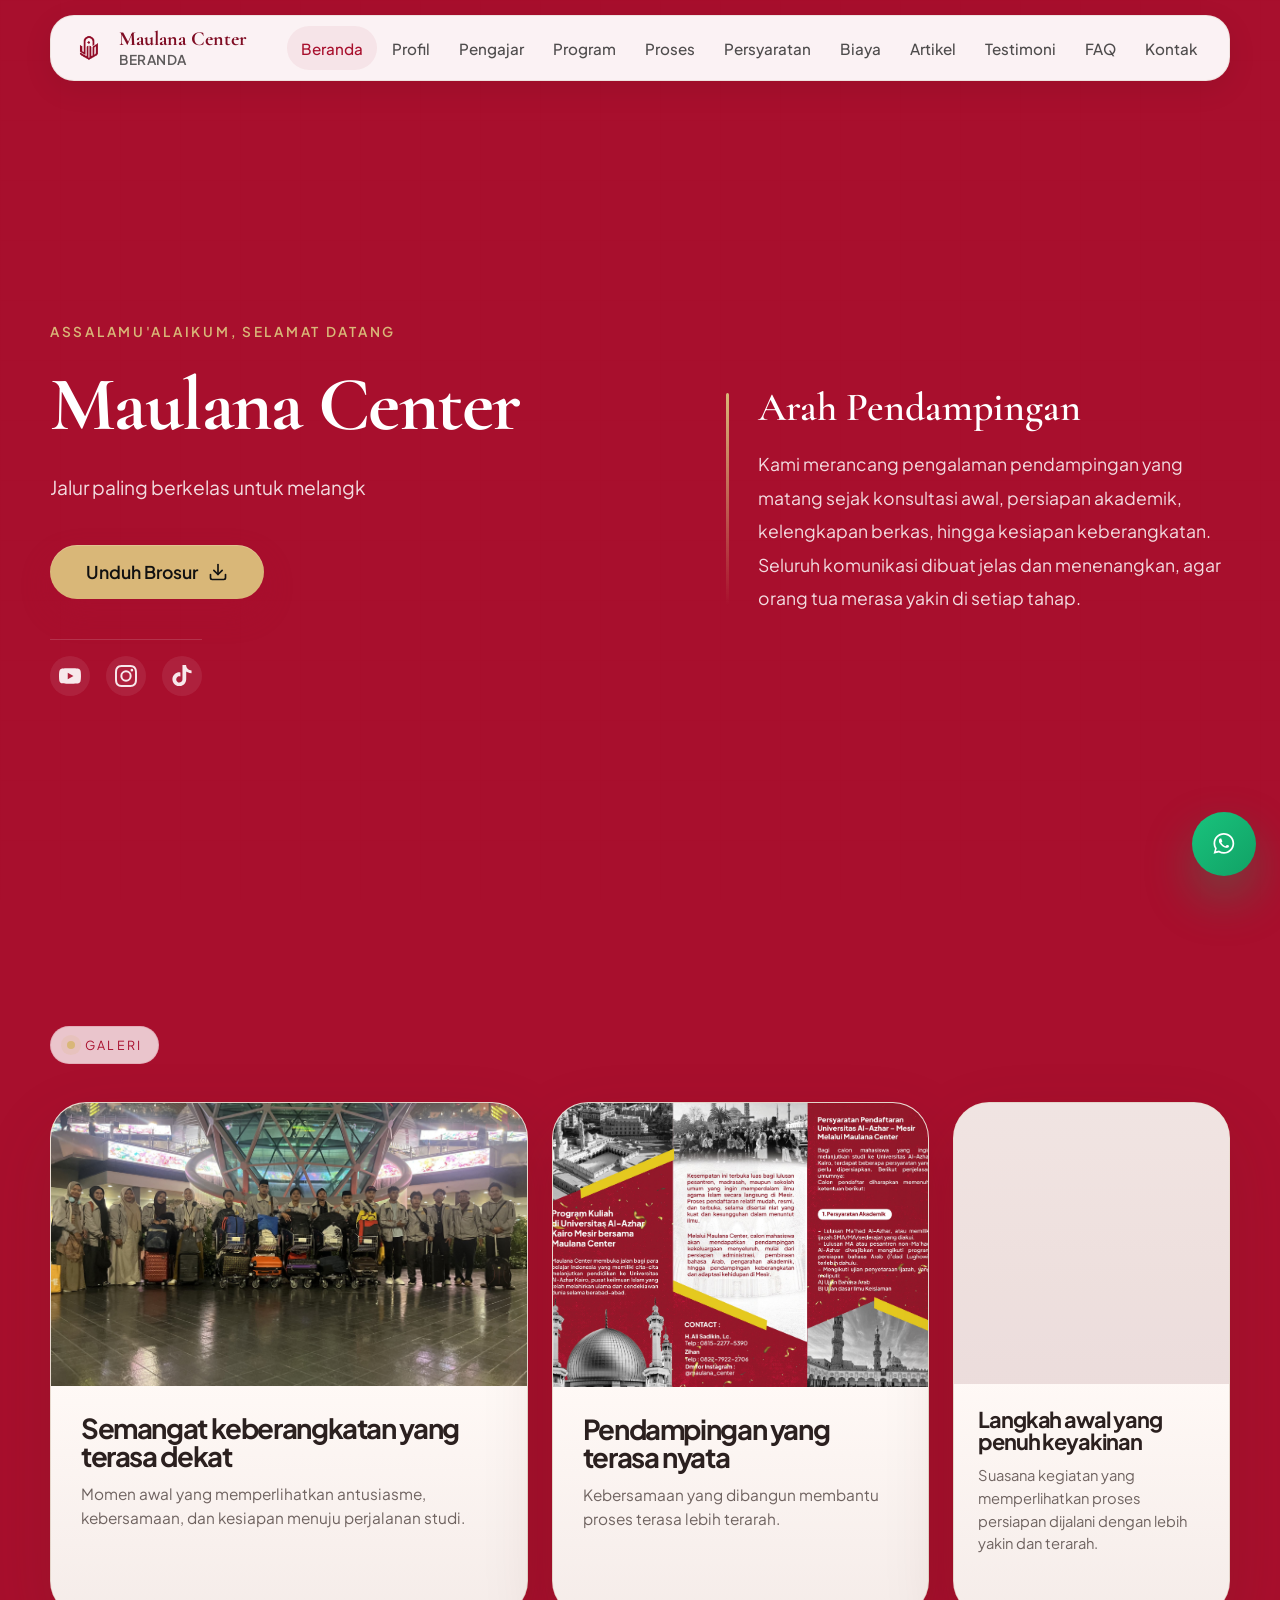
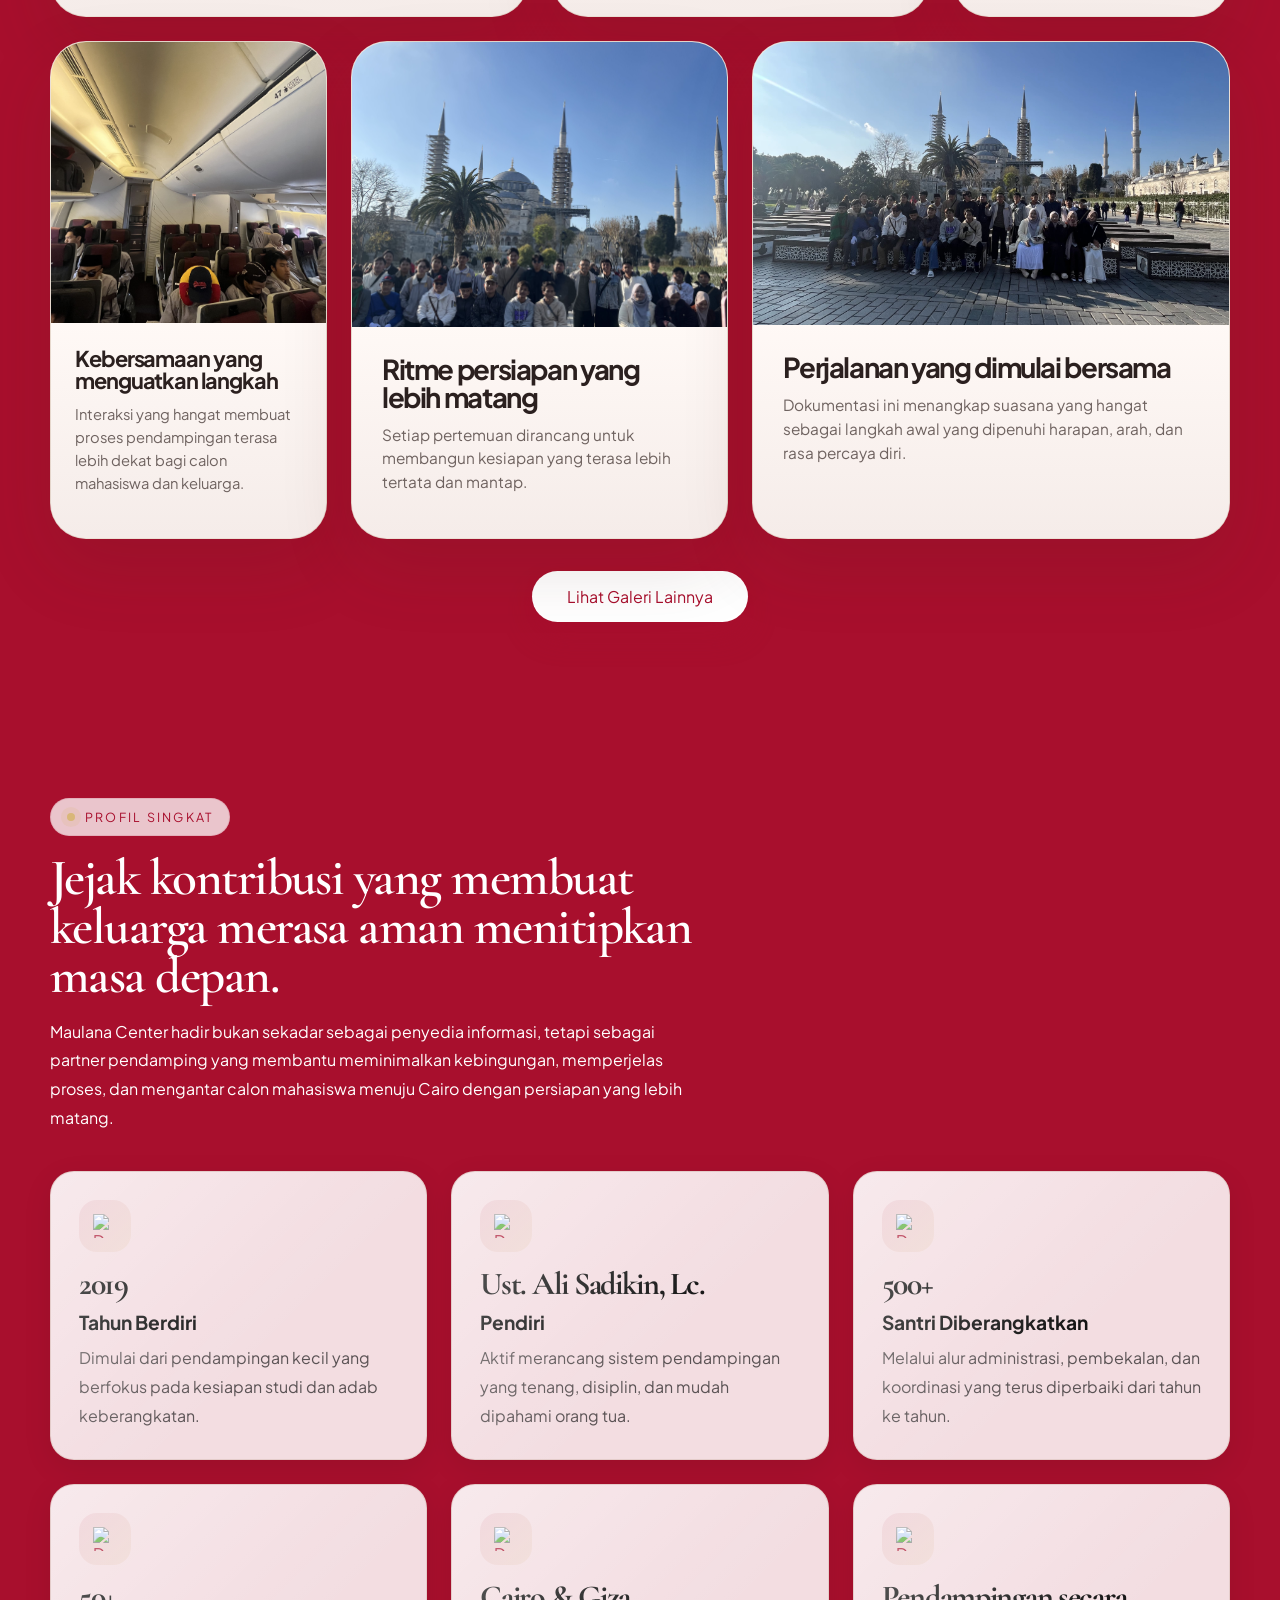
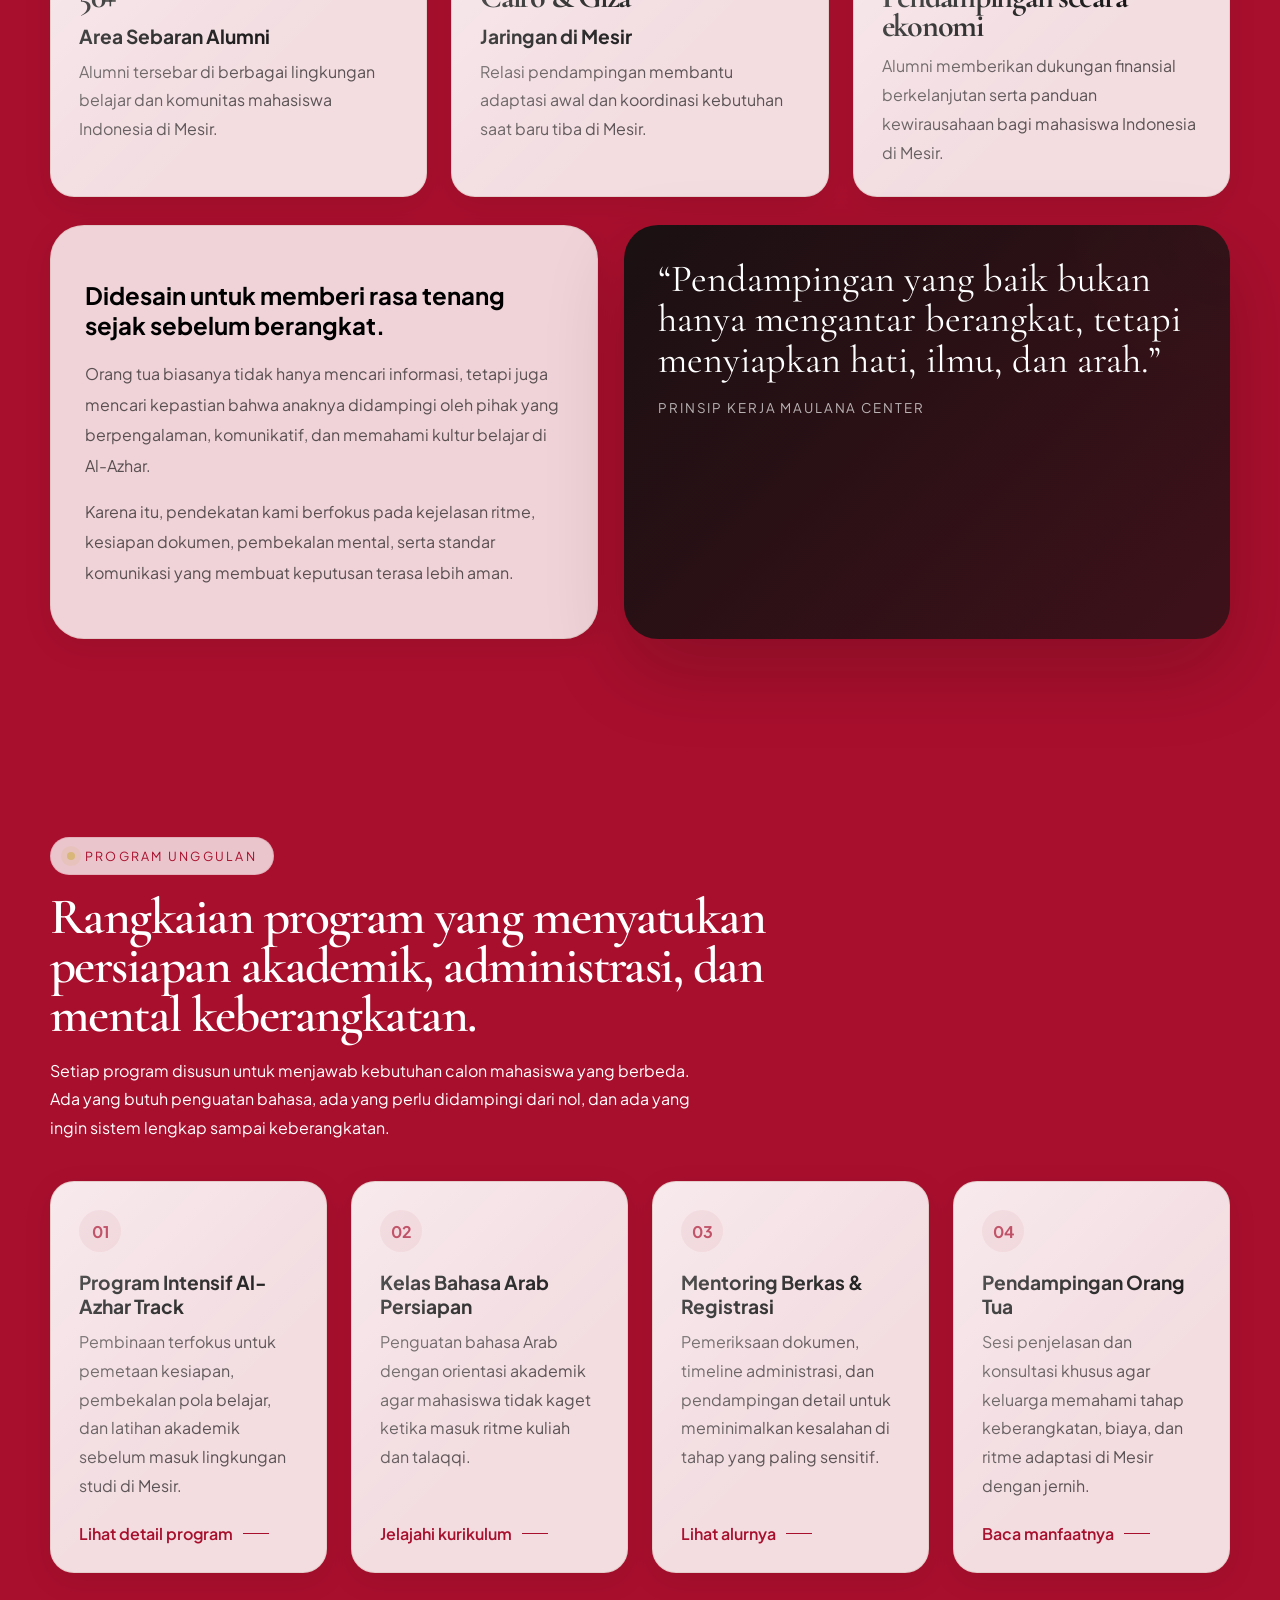
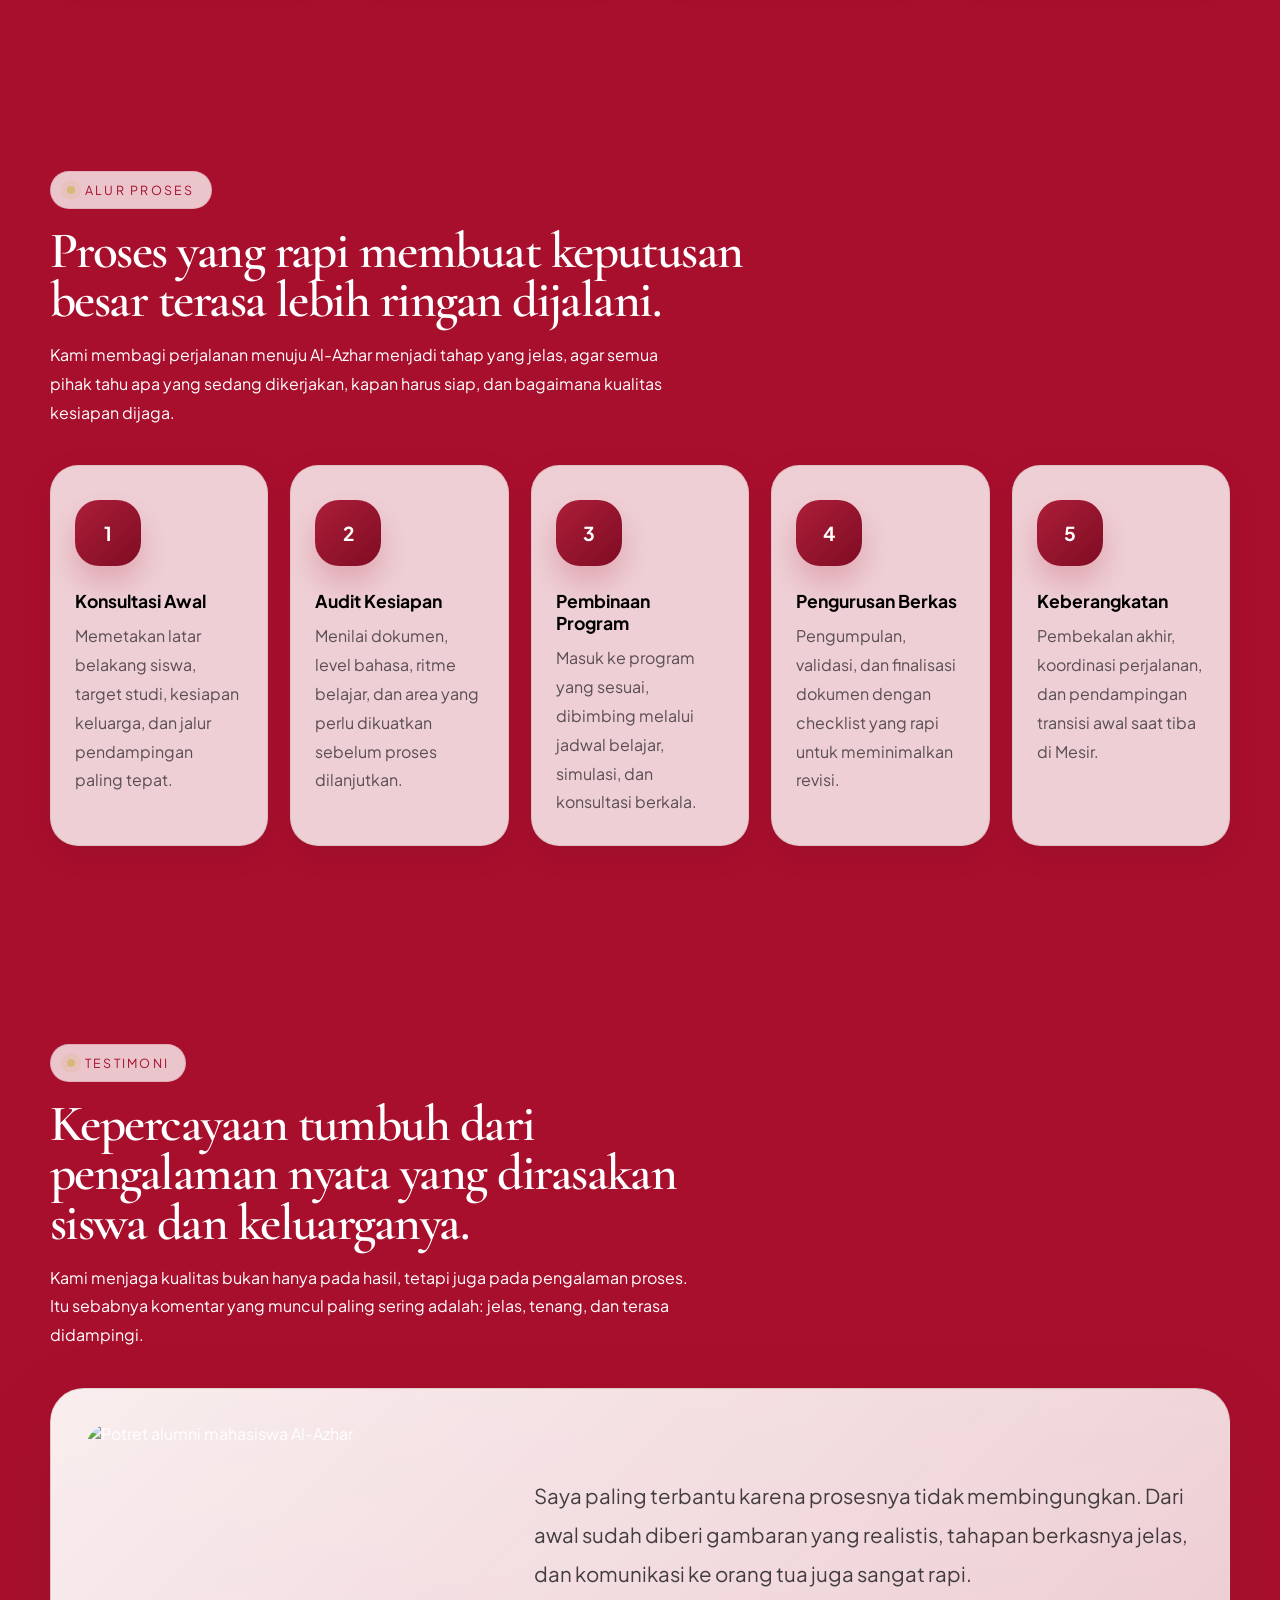
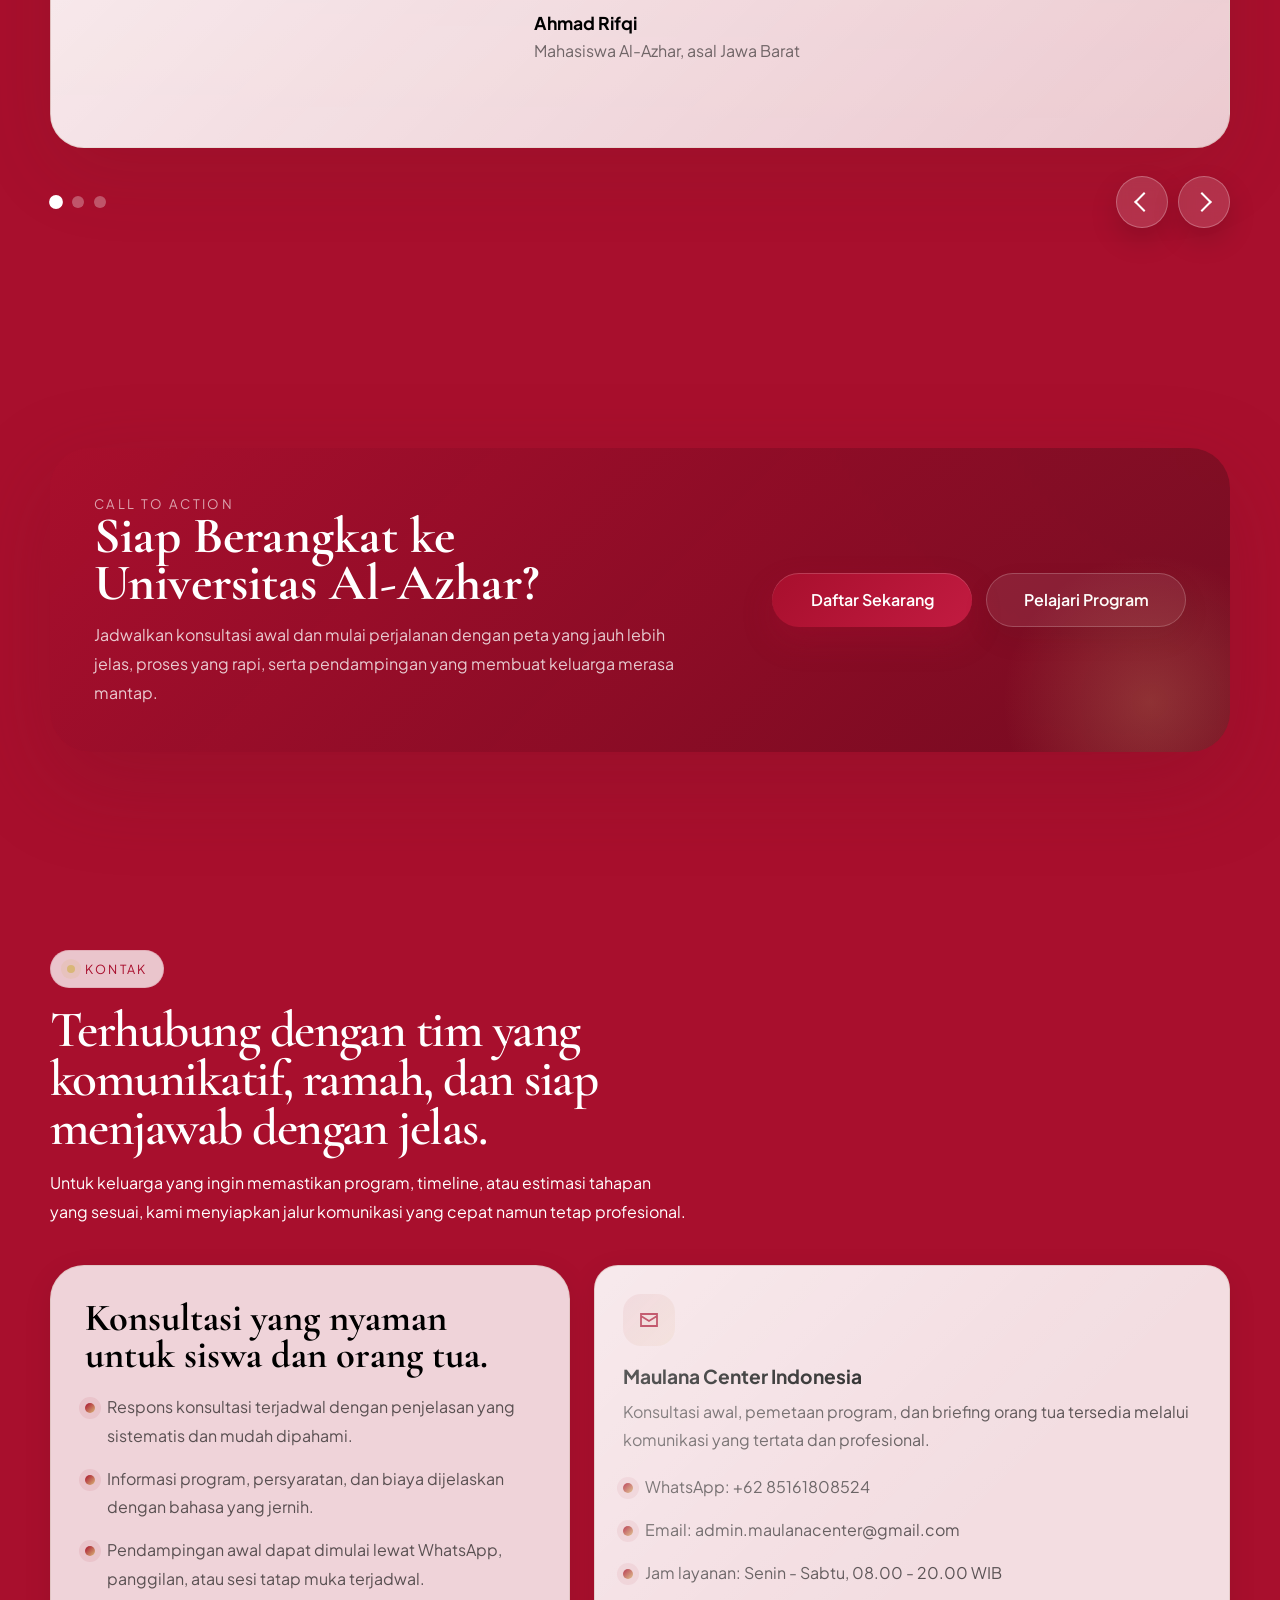
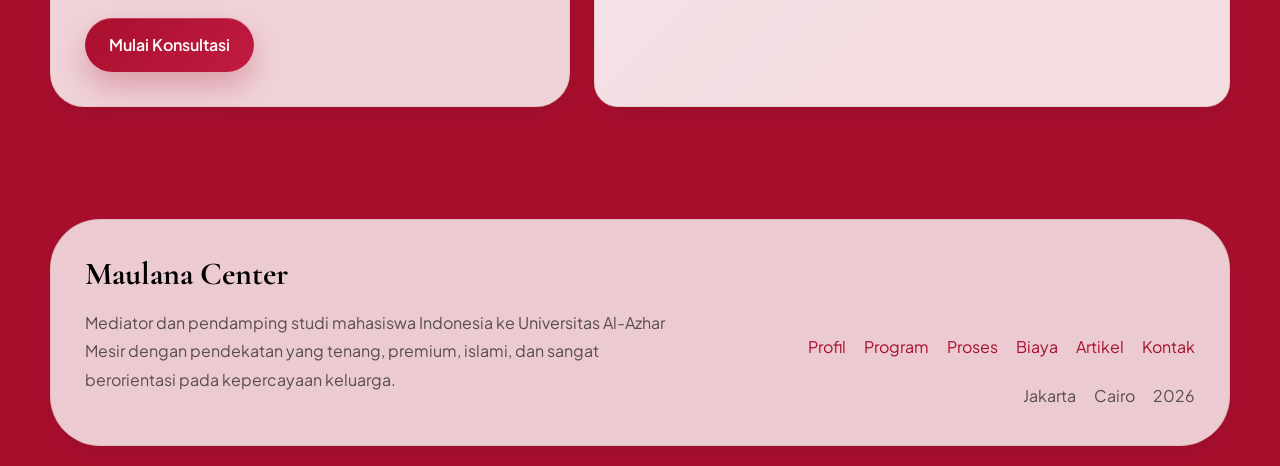
==== index.html @ e4d4458a "Add files via upload" ====
<!DOCTYPE html>
<html lang="id">

<head>
  <meta charset="UTF-8" />
  <meta name="viewport" content="width=device-width, initial-scale=1.0" />

  <title>Maulana Center | Mediator Studi Mahasiswa ke Universitas Al-Azhar Mesir</title>
  <meta name="description"
    content="Maulana Center mendampingi siswa Indonesia menuju Universitas Al-Azhar Mesir dengan proses yang rapi, premium, dan meyakinkan." />
  <link rel="canonical" href="https://maulanacenter.web.id/" />

  <link rel="icon" type="image/png" href="https://maulanacenter.web.id/favicon.png">
  <link rel="apple-touch-icon" href="https://maulanacenter.web.id/favicon.png">

  <meta property="og:type" content="website">
  <meta property="og:url" content="https://maulanacenter.web.id/">
  <meta property="og:title" content="Maulana Center | Mediator Studi Al-Azhar Mesir">
  <meta property="og:description"
    content="Pendampingan mahasiswa Indonesia menuju Universitas Al-Azhar Mesir secara premium.">
  <meta property="og:image" content="https://maulanacenter.web.id/aset/ogimage.png">
  <meta name="google" content="notranslate" />

  <link rel="preconnect" href="https://fonts.googleapis.com" />
  <link rel="preconnect" href="https://fonts.gstatic.com" crossorigin />
  <link
    href="https://fonts.googleapis.com/css2?family=Cormorant+Garamond:wght@500;600;700&family=Plus+Jakarta+Sans:wght@400;500;600;700;800&display=swap"
    rel="stylesheet" />
  <style>
    :root {
      --color-bg: #fbf8f1;
      --color-surface: rgba(255, 255, 255, 0.82);
      --color-surface-strong: #ffffff;
      --color-surface-muted: #f4ede2;
      --color-border: rgba(125, 90, 40, 0.14);
      --color-text: #ffffff;
      --color-text-soft: rgba(255, 255, 255, 0.8);
      --color-primary: #a80f2d;
      --color-primary-deep: #7f0c23;
      --color-secondary: #d9b778;
      --color-emerald: #0f6d62;
      --shadow-soft: 0 18px 60px rgba(54, 26, 17, 0.08);
      --shadow-card: 0 24px 80px rgba(81, 35, 27, 0.12);
      --radius-xl: 32px;
      --radius-lg: 24px;
      --radius-md: 18px;
      --radius-sm: 14px;
      --font-body: "Plus Jakarta Sans", sans-serif;
      --font-display: "Cormorant Garamond", serif;
      --container: min(1180px, calc(100% - 40px));
      --nav-height: 94px;
      --nav-offset: calc(var(--nav-height) + 38px);
      --nav-layer: 2147483000;
      --transition: 320ms cubic-bezier(0.22, 1, 0.36, 1);
    }

    * {
      box-sizing: border-box;
    }

    html {
      scroll-behavior: smooth;
      -webkit-text-size-adjust: 100%;
      scroll-padding-top: calc(var(--nav-height) + 40px);
      overflow-x: hidden;
    }

    body {
      margin: 0;
      font-family: var(--font-body);
      color: var(--color-text);
      background-color: #a80f2d;
      min-height: 100vh;
      overflow-x: hidden;
    }

    body::before {
      content: "";
      position: fixed;
      inset: 0;
      z-index: -2;
      background: radial-gradient(circle at 50% 10%, #90162a 0%, #4a0c16 100%);
    }

    body.is-loading {
      overflow: hidden;
    }

    body::before,
    body::after {
      content: none;
    }

    a {
      color: inherit;
      text-decoration: none;
    }

    img {
      display: block;
      width: 100%;
    }

    button,
    input,
    textarea,
    select {
      font: inherit;
    }

    button {
      border: 0;
      background: none;
      cursor: pointer;
    }

    :where(a, button, input, textarea, select, [role="button"]) {
      -webkit-tap-highlight-color: transparent;
    }

    :where(a, button, input, textarea, select, [role="button"]):focus {
      outline: none;
    }

    :where(a, button, input, textarea, select, [role="button"]):focus-visible {
      outline: 2px solid rgba(168, 15, 45, 0.55);
      outline-offset: 3px;
    }

    .loading-screen {
      position: fixed;
      inset: 0;
      display: grid;
      place-items: center;
      background:
        radial-gradient(circle at center, rgba(217, 183, 120, 0.14), transparent 34%),
        linear-gradient(135deg, rgba(12, 12, 12, 0.94), rgba(57, 18, 25, 0.97));
      z-index: 9999;
      transition: opacity 500ms ease, visibility 500ms ease;
    }

    .loading-screen.is-hidden {
      opacity: 0;
      visibility: hidden;
    }

    .loading-shell {
      display: grid;
      gap: 18px;
      justify-items: center;
      text-align: center;
      color: rgba(255, 255, 255, 0.86);
    }

    .loading-shell strong {
      display: block;
      margin-bottom: 8px;
      font-size: 1.15rem;
    }

    .loading-shell p {
      margin: 0;
      color: rgba(255, 255, 255, 0.68);
      line-height: 1.7;
    }

    .loading-emblem {
      width: 84px;
      height: 84px;
      border-radius: 28px;
      background: linear-gradient(135deg, rgba(255, 255, 255, 0.12), rgba(217, 183, 120, 0.24));
      border: 1px solid rgba(255, 255, 255, 0.18);
      position: relative;
      overflow: hidden;
      box-shadow: 0 20px 60px rgba(0, 0, 0, 0.22);
    }

    .loading-emblem::before,
    .loading-emblem::after {
      content: "";
      position: absolute;
      inset: 18px;
      border: 1px solid rgba(255, 255, 255, 0.5);
      border-bottom: 0;
      border-radius: 999px 999px 0 0;
    }

    .loading-emblem::after {
      inset: 28px 24px;
      animation: pulseGlow 1.8s ease-in-out infinite;
    }

    .loading-line {
      width: 160px;
      height: 3px;
      border-radius: 999px;
      background: rgba(255, 255, 255, 0.16);
      overflow: hidden;
    }

    .loading-line span {
      display: block;
      width: 45%;
      height: 100%;
      background: linear-gradient(90deg, rgba(217, 183, 120, 0), rgba(217, 183, 120, 1), rgba(255, 255, 255, 0));
      animation: loadingMove 1.2s linear infinite;
    }

    .page-wrap {
      position: relative;
      isolation: isolate;
    }

    .page-wrap>main {
      position: relative;
      z-index: 0;
      padding-top: var(--nav-offset);
    }

    .ambient-grid {
      position: fixed;
      inset: 0;
      pointer-events: none;
      z-index: -1;
      opacity: 0.22;
      background-image:
        linear-gradient(rgba(168, 15, 45, 0.05) 1px, transparent 1px),
        linear-gradient(90deg, rgba(168, 15, 45, 0.05) 1px, transparent 1px);
      background-size: 60px 60px;
    }

    .container {
      width: var(--container);
      margin: 0 auto;
    }

    .section {
      padding: 110px 0;
      position: relative;
    }

    .section--compact {
      padding: 88px 0;
    }

    .section-label {
      display: inline-flex;
      align-items: center;
      gap: 10px;
      padding: 10px 16px;
      border-radius: 999px;
      background: rgba(255, 255, 255, 0.76);
      border: 1px solid rgba(168, 15, 45, 0.12);
      font-size: 0.78rem;
      letter-spacing: 0.18em;
      text-transform: uppercase;
      color: var(--color-primary);
    }

    .section-label::before {
      content: "";
      width: 8px;
      height: 8px;
      border-radius: 50%;
      background: var(--color-secondary);
      box-shadow: 0 0 0 6px rgba(217, 183, 120, 0.18);
    }

    .section-head {
      max-width: 720px;
      margin-bottom: 38px;
    }

    .section-head h1,
    .section-head h2 {
      margin: 18px 0 16px;
      font-family: var(--font-display);
      font-weight: 600;
      font-size: clamp(2.6rem, 4vw, 4.4rem);
      line-height: 0.96;
      letter-spacing: -0.03em;
    }

    .section-head p {
      margin: 0;
      color: #ffffff;
      line-height: 1.8;
      max-width: 640px;
    }

    .eyebrow {
      text-transform: uppercase;
      font-size: 0.82rem;
      letter-spacing: 0.18em;
      color: rgba(255, 255, 255, 0.45);
    }

    .site-nav {
      position: fixed;
      top: 15px;
      left: 0;
      right: 0;
      z-index: var(--nav-layer);
      display: flex;
      justify-content: center;
      padding: 0 16px;
      pointer-events: none;
      isolation: isolate;
    }

    .nav-shell {
      pointer-events: auto;
      width: min(1240px, calc(100% - 28px));
      margin: 0 auto;
      min-height: var(--nav-height);
      display: flex;
      align-items: center;
      gap: 18px;
      padding: 18px 24px;
      border-radius: 28px;
      background: rgba(255, 255, 255, 0.9);
      border: 1px solid rgba(125, 90, 40, 0.12);
      box-shadow: 0 24px 60px rgba(59, 30, 17, 0.08);
      position: relative;
      z-index: 1;
      --color-text: #111111;
      --color-text-soft: rgba(17, 17, 17, 0.68);
      color: var(--color-text);
    }

    .brand {
      display: flex;
      align-items: center;
      gap: 12px;
      text-decoration: none;
      min-width: 0;
      flex: 1 1 auto;
    }

    .nav-img {
      height: 45px;
      width: auto;
      object-fit: contain;
    }

    .brand-copy {
      display: grid;
      gap: 2px;
      align-items: start;
      white-space: nowrap;
      min-width: 0;
    }

    .brand-mark {
      width: 54px;
      height: 54px;
      border-radius: 19px;
      background: linear-gradient(145deg, #f7efe0, #fff);
      border: 1px solid rgba(168, 15, 45, 0.12);
      position: relative;
      overflow: hidden;
      box-shadow: inset 0 1px 0 rgba(255, 255, 255, 0.8), 0 14px 28px rgba(83, 41, 23, 0.08);
    }

    .brand-mark span {
      position: absolute;
      inset: auto 10px 10px;
      height: 22px;
      border: 1.5px solid rgba(168, 15, 45, 0.82);
      border-bottom: 0;
      border-radius: 999px 999px 0 0;
    }

    .brand-mark span:last-child {
      inset: auto 16px 18px;
      height: 14px;
      border-color: rgba(15, 109, 98, 0.75);
    }

    .brand-copy strong {
      display: block;
      font-family: var(--font-display, "Cormorant Garamond", serif);
      font-size: 1.4rem;
      font-weight: 700;
      color: var(--color-primary-deep, #7f0c23);
      line-height: 1;
      overflow: hidden;
      text-overflow: ellipsis;
    }

    .brand-copy span {
      font-family: var(--font-body, "Plus Jakarta Sans", sans-serif);
      font-size: 0.85rem;
      color: var(--color-text-soft, rgba(17, 17, 17, 0.68));
      font-weight: 600;
      letter-spacing: 0.5px;
      display: flex;
      align-items: center;
    }

    .nav-current {
      display: block;
      font-size: 0.68rem;
      letter-spacing: 0.16em;
      text-transform: uppercase;
      color: rgba(127, 12, 35, 0.65);
    }

    .brand-copy span:not(.nav-current)::before {
      content: "";
      display: inline-block;
      width: 4px;
      height: 4px;
      border-radius: 50%;
      background-color: var(--color-secondary, #d9b778);
      margin: 0 10px;
    }

    .nav-menu {
      margin-left: auto;
      display: flex;
      align-items: center;
      gap: 24px;
      position: relative;
      z-index: 2;
    }

    .nav-links {
      list-style: none;
      display: flex;
      align-items: center;
      gap: 6px;
      padding: 0;
      margin: 0;
    }

    .nav-links>li>a,
    .nav-link-group>a {
      display: inline-flex;
      align-items: center;
      min-height: 44px;
      padding: 11px 14px;
      border-radius: 999px;
      font-size: 0.95rem;
      font-weight: 500;
      color: rgba(17, 17, 17, 0.74);
      transition: color var(--transition), background var(--transition), transform var(--transition);
    }

    .nav-links>li>a:hover,
    .nav-link-group>a:hover,
    .nav-links>li>a.is-active,
    .nav-link-group>a.is-active,
    .nav-links>li>a[aria-current="page"],
    .nav-link-group>a[aria-current="page"] {
      color: var(--color-primary);
      background: rgba(168, 15, 45, 0.06);
    }

    .nav-item {
      position: relative;
    }

    .nav-link-group {
      display: flex;
      align-items: center;
      gap: 2px;
    }

    .dropdown-toggle {
      width: 32px;
      height: 32px;
      border-radius: 50%;
      position: relative;
      color: rgba(17, 17, 17, 0.6);
    }

    .dropdown-toggle::before,
    .dropdown-toggle::after {
      content: "";
      position: absolute;
      top: 14px;
      width: 8px;
      height: 1.8px;
      background: currentColor;
      transition: transform var(--transition);
    }

    .dropdown-toggle::before {
      left: 10px;
      transform: rotate(45deg);
    }

    .dropdown-toggle::after {
      right: 10px;
      transform: rotate(-45deg);
    }

    .dropdown-panel {
      position: absolute;
      top: calc(100% + 12px);
      left: 0;
      min-width: 240px;
      display: grid;
      gap: 6px;
      padding: 14px;
      border-radius: 22px;
      background: rgba(255, 255, 255, 0.96);
      border: 1px solid rgba(125, 90, 40, 0.12);
      box-shadow: 0 30px 80px rgba(47, 19, 13, 0.1);
      opacity: 0;
      visibility: hidden;
      transform: translateY(10px);
      transition: opacity var(--transition), transform var(--transition), visibility var(--transition);
      pointer-events: none;
    }

    .dropdown-panel a {
      display: block;
      padding: 12px 14px;
      border-radius: 14px;
      color: rgba(17, 17, 17, 0.74);
      transition: background var(--transition), color var(--transition), transform var(--transition);
    }

    .dropdown-panel a:hover {
      background: rgba(168, 15, 45, 0.06);
      color: var(--color-primary);
      transform: translateX(4px);
    }

    .has-dropdown:hover .dropdown-panel,
    .has-dropdown:focus-within .dropdown-panel,
    .has-dropdown.is-open .dropdown-panel {
      opacity: 1;
      visibility: visible;
      transform: translateY(0);
      pointer-events: auto;
    }

    .has-dropdown.is-open .dropdown-toggle::before {
      transform: rotate(-45deg);
    }

    .has-dropdown.is-open .dropdown-toggle::after {
      transform: rotate(45deg);
    }

    .nav-cta,
    .button,
    .button-outline {
      display: inline-flex;
      align-items: center;
      justify-content: center;
      gap: 10px;
      border-radius: 999px;
      min-height: 54px;
      padding: 0 24px;
      font-weight: 600;
      transition: transform var(--transition), box-shadow var(--transition), background var(--transition), color var(--transition);
    }

    .nav-cta {
      color: #ffffff;
      background: linear-gradient(135deg, var(--color-primary), #c21b41);
      box-shadow: 0 14px 30px rgba(168, 15, 45, 0.28), inset 0 1px 0 rgba(255, 255, 255, 0.2);
    }

    .nav-cta:hover,
    .button:hover,
    .button-outline:hover {
      transform: translateY(-3px);
    }

    .button[disabled],
    button[disabled] {
      opacity: 0.72;
      cursor: default;
      pointer-events: none;
      transform: none;
    }

    .button {
      background: linear-gradient(135deg, var(--color-primary), #c21b41);
      color: #ffffff;
      box-shadow: 0 14px 30px rgba(168, 15, 45, 0.28), inset 0 1px 0 rgba(255, 255, 255, 0.18);
    }

    .button1 {
      background: linear-gradient(135deg, #ffffff, #ffffff);
      color: #a80f2d;
      box-shadow: 0 14px 30px rgba(168, 15, 45, 0.28), inset 0 1px 0 rgba(255, 255, 255, 0.18);
      display: inline-block;
      padding: 15px 35px;
      border-radius: 50px;
      text-decoration: none;
      white-space: nowrap;
      font-family: var(--font-body);
      transition: transform 0.2s;
      justify-content: center;
    }

    .button2 {
      background: linear-gradient(135deg, #ffffff, #ffffff);
      color: #a80f2d;
      box-shadow: 0 14px 30px rgba(168, 15, 45, 0.28), inset 0 1px 0 rgba(255, 255, 255, 0.18);
      display: inline-block;
      padding: 15px 35px;
      border-radius: 50px;
      text-decoration: none;
      white-space: nowrap;
      font-family: var(--font-body);
      transition: transform 0.2s;
      justify-content: center;
    }

    .container-center {
      display: flex;
      justify-content: center;
      margin-top: 32px;
    }

    .button-outline {
      color: var(--color-text);
      background: rgba(255, 255, 255, 0.82);
      border: 1px solid rgba(17, 17, 17, 0.08);
      box-shadow: 0 12px 28px rgba(36, 27, 20, 0.08);
    }

    .button-inline {
      display: inline-flex;
      align-items: center;
      gap: 10px;
      color: var(--color-primary);
      font-weight: 600;
    }

    .button-inline::after {
      content: "";
      width: 26px;
      height: 1px;
      background: currentColor;
      transition: width var(--transition);
    }

    .button-inline:hover::after {
      width: 40px;
    }

    .nav-toggle {
      display: none;
      width: 52px;
      height: 52px;
      border-radius: 18px;
      background: rgba(17, 17, 17, 0.04);
      align-items: center;
      justify-content: center;
      gap: 5px;
      flex-direction: column;
    }

    .nav-toggle span {
      width: 20px;
      height: 2px;
      border-radius: 999px;
      background: var(--color-text);
      transition: transform var(--transition), opacity var(--transition);
    }

    .nav-toggle.is-open span:nth-child(1) {
      transform: translateY(7px) rotate(45deg);
    }

    .nav-toggle.is-open span:nth-child(2) {
      opacity: 0;
    }

    .nav-toggle.is-open span:nth-child(3) {
      transform: translateY(-7px) rotate(-45deg);
    }

    .hero {
      padding: 38px 0 72px;
    }

    .hero-panel {
      width: var(--container);
      margin: 0 auto;
      min-height: calc(100vh - 160px);
      position: relative;
      overflow: clip;
      border-radius: 44px;
      padding: 56px;
      background: linear-gradient(135deg, rgba(168, 15, 45, 0.45) 0%, rgba(93, 10, 24, 0.6) 100%);
      box-shadow: 0 40px 100px rgba(0, 0, 0, 0.25), inset 0 2px 4px rgba(255, 255, 255, 0.1);
      backdrop-filter: blur(28px);
      -webkit-backdrop-filter: blur(28px);
      border: 1px solid rgba(255, 255, 255, 0.08);
    }

    .hero-home {
      position: relative;
      z-index: 1;
      width: min(1040px, 100%);
      margin: 0 auto;
      display: grid;
      gap: 34px;
      align-content: center;
      min-height: calc(100vh - 320px);
    }

    .hero-home-top {
      display: flex;
      justify-content: flex-start;
    }

    .hero-center-logo {
      width: 76px;
      height: 76px;
      border-radius: 26px;
      background: rgba(255, 255, 255, 0.85);
      border: 1px solid rgba(255, 255, 255, 0.3);
      display: grid;
      place-items: center;
      justify-self: center;
      box-shadow: 0 16px 40px rgba(0, 0, 0, 0.2), 0 0 0 24px rgba(255, 255, 255, 0.04);
      backdrop-filter: blur(12px);
      -webkit-backdrop-filter: blur(12px);
      margin-bottom: 30px;
    }

    .hero-center-logo img {
      width: 48px;
      height: 48px;
      object-fit: contain;
    }

    .hero-shape-left {
      position: relative;
      width: min(560px, 100%);
      height: 220px;
      border-radius: 180px 44px 44px 180px;
      background:
        linear-gradient(180deg, rgba(255, 255, 255, 0.16), rgba(255, 255, 255, 0.06)),
        radial-gradient(circle at 26% 30%, rgba(217, 183, 120, 0.22), transparent 52%);
      border: 1px solid rgba(255, 255, 255, 0.14);
      box-shadow: 0 34px 90px rgba(0, 0, 0, 0.24);
      overflow: hidden;
    }

    .hero-shape-left::before {
      content: "";
      position: absolute;
      inset: 16px;
      border-radius: 170px 34px 34px 170px;
      border: 1px solid rgba(255, 255, 255, 0.12);
      opacity: 0.85;
    }

    .hero-photo {
      position: absolute;
      left: 26px;
      top: 50%;
      transform: translateY(-50%);
      width: 142px;
      height: 142px;
      padding: 10px;
      border-radius: 50%;
      background: linear-gradient(135deg, rgba(217, 183, 120, 0.95), rgba(168, 15, 45, 0.92));
      box-shadow: 0 28px 78px rgba(0, 0, 0, 0.22);
    }

    .hero-photo::before,
    .hero-photo::after {
      content: none;
    }

    .hero-photo img {
      width: 100%;
      height: 100%;
      border-radius: 50%;
      object-fit: cover;
      background: #0b1220;
      border: 6px solid rgba(255, 255, 255, 0.08);
    }

    .hero-bubble {
      position: absolute;
      left: 190px;
      right: 18px;
      max-width: 320px;
      padding: 14px 16px;
      border-radius: 18px;
      background: rgba(248, 250, 255, 0.94);
      border: 1px solid rgba(17, 17, 17, 0.06);
      box-shadow: 0 18px 54px rgba(0, 0, 0, 0.22);
      display: grid;
      gap: 4px;
      color: rgba(11, 18, 32, 0.94);
    }

    .hero-bubble strong {
      font-size: 0.88rem;
    }

    .hero-bubble span {
      font-size: 0.82rem;
      color: rgba(11, 18, 32, 0.7);
    }

    .hero-bubble--left {
      top: 24px;
    }

    .hero-bubble--right {
      bottom: 24px;
    }

    .hero-home-cards {
      display: grid;
      grid-template-columns: 1fr 1fr;
      gap: 24px;
      align-items: stretch;
    }

    .hero-home-card {
      position: relative;
      overflow: hidden;
      padding: 48px;
      border-radius: 36px;
      background: rgba(42, 22, 25, 0.65);
      border: 1px solid rgba(255, 255, 255, 0.06);
      box-shadow: 0 24px 60px rgba(0, 0, 0, 0.25);
      color: rgba(255, 255, 255, 0.95);
      backdrop-filter: blur(16px);
      -webkit-backdrop-filter: blur(16px);
    }

    .hero-home-card::before {
      content: "";
      position: absolute;
      inset: 0;
      background: radial-gradient(135deg, rgba(255, 255, 255, 0.04) 0%, transparent 100%);
      pointer-events: none;
    }

    .hero-home-card>* {
      position: relative;
      z-index: 1;
    }

    .hero-home-card--story::after {
      content: none;
    }

    .hero-kicker {
      display: inline-flex;
      margin-bottom: 14px;
      text-transform: uppercase;
      letter-spacing: 0.24em;
      font-size: 0.78rem;
      color: rgba(255, 255, 255, 0.64);
    }

    .hero-home-card--intro h1 {
      margin: 0 0 14px;
      font-family: var(--font-display);
      font-weight: 600;
      font-size: clamp(2.7rem, 4.2vw, 4.1rem);
      line-height: 0.94;
      letter-spacing: -0.04em;
    }

    .hero-subtitle {
      margin: 0;
      max-width: 46ch;
      color: rgba(255, 255, 255, 0.76);
      line-height: 1.75;
    }

    .hero-home-card--story h2 {
      margin: 0 0 14px;
      font-family: var(--font-display);
      font-weight: 600;
      font-size: 2.1rem;
      line-height: 0.98;
      letter-spacing: -0.02em;
    }

    .hero-home-card--story p {
      margin: 0;
      color: rgba(255, 255, 255, 0.74);
      line-height: 1.9;
    }

    .hero-actions {
      display: flex;
      flex-wrap: wrap;
      gap: 12px;
      margin-top: 32px;
    }

    .hero-home-card .button {
      padding: 0 28px;
      min-height: 50px;
      font-size: 0.98rem;
      border-radius: 999px;
      box-shadow: 0 12px 24px rgba(168, 15, 45, 0.25);
    }

    .hero-home-card .button-outline {
      color: rgba(255, 255, 255, 0.95);
      background: rgba(255, 255, 255, 0.08);
      border: 1px solid rgba(255, 255, 255, 0.12);
      box-shadow: none;
      padding: 0 28px;
      min-height: 50px;
      font-size: 0.98rem;
      border-radius: 999px;
      backdrop-filter: blur(8px);
      -webkit-backdrop-filter: blur(8px);
    }

    .hero-home-card .button-outline:hover {
      background: rgba(255, 255, 255, 0.14);
    }

    .metric-grid,
    .program-grid,
    .article-grid,
    .teacher-grid,
    .faq-grid,
    .contact-grid,
    .gallery-grid,
    .story-grid,
    .pricing-grid,
    .requirements-grid {
      display: grid;
      gap: 24px;
    }

    .metric-grid {
      grid-template-columns: repeat(3, minmax(0, 1fr));
    }

    .teacher-grid {
      grid-template-columns: repeat(4, minmax(0, 1fr));
    }

    .card,
    .metric-card,
    .program-card,
    .article-card,
    .faq-card,
    .contact-card,
    .pricing-card,
    .requirement-card,
    .timeline-card,
    .value-card,
    .testimonial-sheet,
    .gallery-item,
    .highlight-panel {
      position: relative;
      padding: 28px;
      border-radius: var(--radius-lg);
      background: rgba(255, 255, 255, 0.86);
      border: 1px solid rgba(125, 90, 40, 0.12);
      box-shadow: var(--shadow-soft);
      --color-text: #111111;
      --color-text-soft: rgba(17, 17, 17, 0.68);
      color: var(--color-text);
      overflow: hidden;
    }

    .metric-card::before,
    .program-card::before,
    .article-card::before,
    .faq-card::before,
    .contact-card::before,
    .pricing-card::before,
    .requirement-card::before,
    .timeline-card::before,
    .value-card::before,
    .testimonial-sheet::before,
    .gallery-item::before,
    .highlight-panel::before {
      content: "";
      position: absolute;
      inset: 0;
      background: linear-gradient(135deg, rgba(255, 255, 255, 0.38), transparent 60%);
      pointer-events: none;
    }

    .metric-card:hover,
    .program-card:hover,
    .article-card:hover,
    .faq-card:hover,
    .contact-card:hover,
    .pricing-card:hover,
    .requirement-card:hover,
    .timeline-card:hover,
    .value-card:hover,
    .gallery-item:hover,
    .highlight-panel:hover {
      transform: translateY(-8px);
      box-shadow: 0 34px 90px rgba(69, 30, 17, 0.14);
    }

    .metric-card,
    .program-card,
    .article-card,
    .faq-card,
    .contact-card,
    .pricing-card,
    .requirement-card,
    .timeline-card,
    .value-card,
    .gallery-item,
    .highlight-panel {
      transition: transform var(--transition), box-shadow var(--transition), border-color var(--transition);
    }

    .icon-badge {
      width: 52px;
      height: 52px;
      display: grid;
      place-items: center;
      border-radius: 18px;
      background: linear-gradient(135deg, rgba(168, 15, 45, 0.1), rgba(217, 183, 120, 0.16));
      color: var(--color-primary);
      margin-bottom: 18px;
    }

    .icon-badge svg {
      width: 24px;
      height: 24px;
      stroke: currentColor;
    }

    .metric-card h3,
    .program-card h3,
    .article-card h3,
    .faq-card h3,
    .contact-card h3,
    .pricing-card h3,
    .requirement-card h3,
    .timeline-card h3,
    .value-card h3,
    .testimonial-sheet h3,
    .gallery-caption h3,
    .highlight-panel h3 {
      margin: 0 0 10px;
      font-size: 1.2rem;
    }

    .metric-card strong,
    .pricing-price {
      display: block;
      font-family: var(--font-display);
      font-size: clamp(2rem, 2vw, 2.8rem);
      letter-spacing: -0.04em;
      line-height: 0.9;
      margin-bottom: 12px;
    }

    .card p,
    .metric-card p,
    .program-card p,
    .article-card p,
    .faq-card p,
    .contact-card p,
    .pricing-card p,
    .requirement-card p,
    .timeline-card p,
    .value-card p,
    .testimonial-sheet p,
    .highlight-panel p,
    .gallery-caption p {
      margin: 0;
      color: var(--color-text-soft);
      line-height: 1.8;
    }

    .split-layout {
      display: grid;
      grid-template-columns: 0.95fr 1.05fr;
      gap: 26px;
    }

    .program-grid {
      grid-template-columns: repeat(4, minmax(0, 1fr));
    }

    .program-card {
      display: flex;
      flex-direction: column;
      min-height: 320px;
      cursor: default;
    }

    .program-card .card-index,
    .article-card .card-index,
    .timeline-card .card-index {
      display: inline-flex;
      width: 42px;
      height: 42px;
      align-items: center;
      justify-content: center;
      border-radius: 50%;
      background: rgba(168, 15, 45, 0.08);
      color: var(--color-primary);
      font-weight: 700;
      margin-bottom: 18px;
    }

    .program-card .button-inline,
    .article-card .button-inline {
      margin-top: auto;
      padding-top: 22px;
    }

    .process-track {
      display: grid;
      grid-template-columns: repeat(5, minmax(0, 1fr));
      gap: 22px;
      position: relative;
    }

    .process-track::before {
      content: none;
    }

    .step-card {
      position: relative;
      padding: 34px 24px 28px;
      border-radius: 28px;
      background: rgba(255, 255, 255, 0.8);
      border: 1px solid rgba(125, 90, 40, 0.12);
      box-shadow: var(--shadow-soft);
    }

    .step-number {
      width: 66px;
      height: 66px;
      display: grid;
      place-items: center;
      margin-bottom: 24px;
      border-radius: 24px;
      background: linear-gradient(135deg, rgba(168, 15, 45, 0.92), rgba(126, 12, 35, 1));
      color: #ffffff;
      font-size: 1.2rem;
      font-weight: 700;
      box-shadow: 0 16px 28px rgba(168, 15, 45, 0.2);
    }

    .step-card h3,
    .step-card p {
      color: #000000;
    }

    .step-card h3 {
      margin: 0 0 10px;
      font-size: 1.1rem;
    }

    .step-card p {
      margin: 0;
      line-height: 1.8;
      color: var(--color-text-soft);
    }

    .testimonial-slider {
      position: relative;
    }

    .testimonial-stage {
      position: relative;
      min-height: 360px;
    }

    .testimonial-slide {
      position: absolute;
      inset: 0;
      display: grid;
      grid-template-columns: 0.78fr 1.22fr;
      gap: 26px;
      padding: 34px;
      border-radius: 34px;
      background:
        linear-gradient(135deg, rgba(255, 255, 255, 0.92), rgba(255, 255, 255, 0.78)),
        linear-gradient(180deg, rgba(217, 183, 120, 0.12), transparent);
      border: 1px solid rgba(125, 90, 40, 0.12);
      box-shadow: var(--shadow-card);
      opacity: 0;
      visibility: hidden;
      transform: translateX(30px);
      transition: opacity 480ms ease, transform 480ms ease, visibility 480ms ease;
    }

    .testimonial-slide.is-active {
      opacity: 1;
      visibility: visible;
      transform: translateX(0);
    }

    .testimonial-photo {
      border-radius: 28px;
      overflow: hidden;
      height: 292px;
    }

    .testimonial-photo img {
      height: 100%;
      object-fit: cover;
    }

    .testimonial-body {
      display: grid;
      align-content: center;
      gap: 18px;
    }

    .quote-mark {
      font-family: var(--font-display);
      font-size: 5rem;
      line-height: 0.7;
      color: rgba(168, 15, 45, 0.22);
    }

    .testimonial-body p {
      margin: 0;
      font-size: clamp(1.04rem, 1.9vw, 1.28rem);
      line-height: 1.9;
      color: rgba(17, 17, 17, 0.78);
    }

    .testimonial-person strong {
      color: #000000;
      display: block;
      margin-bottom: 6px;
      font-size: 1.1rem;
    }

    .testimonial-person span {
      color: rgba(17, 17, 17, 0.58);
    }

    .slider-controls {
      display: flex;
      justify-content: space-between;
      align-items: center;
      gap: 20px;
      margin-top: 28px;
    }

    .slider-dots {
      display: flex;
      gap: 10px;
    }

    .slider-dot {
      width: 12px;
      height: 12px;
      border-radius: 50%;
      background: rgba(255, 255, 255, 0.3);
      transition: transform var(--transition), background var(--transition);
    }

    .slider-dot.is-active {
      background: #ffffff;
      transform: scale(1.15);
    }

    .slider-arrows {
      display: flex;
      gap: 10px;
    }

    .slider-arrow {
      width: 52px;
      height: 52px;
      border-radius: 50%;
      display: grid;
      place-items: center;
      background: rgba(255, 255, 255, 0.15);
      border: 1px solid rgba(255, 255, 255, 0.25);
      box-shadow: 0 12px 28px rgba(0, 0, 0, 0.15);
      backdrop-filter: blur(8px);
      -webkit-backdrop-filter: blur(8px);
      transition: transform var(--transition), background var(--transition);
    }

    .slider-arrow:hover {
      transform: translateY(-3px);
      background: rgba(255, 255, 255, 0.25);
    }

    .slider-arrow::before {
      content: "";
      width: 12px;
      height: 12px;
      border-top: 2px solid #ffffff;
      border-right: 2px solid #ffffff;
    }

    .slider-arrow[data-direction="prev"]::before {
      transform: rotate(-135deg);
      margin-left: 4px;
    }

    .slider-arrow[data-direction="next"]::before {
      transform: rotate(45deg);
      margin-right: 4px;
    }

    .gallery-grid {
      grid-template-columns: repeat(12, 1fr);
      align-items: stretch;
    }

    .gallery-item {
      display: grid;
      grid-template-rows: auto 1fr;
      padding: 0;
      border-radius: 36px;
      height: 100%;
      align-self: stretch;
      background: linear-gradient(180deg, rgba(255, 250, 247, 0.98), rgba(245, 236, 233, 0.98));
      border: 1px solid rgba(125, 90, 40, 0.14);
      box-shadow: 0 28px 72px rgba(81, 35, 27, 0.14);
    }

    .gallery-item::before {
      display: none;
    }

    .gallery-item.large {
      grid-column: span 5;
    }

    .gallery-item.medium {
      grid-column: span 4;
    }

    .gallery-item.small {
      grid-column: span 3;
    }

    .gallery-media {
      overflow: hidden;
      background: rgba(87, 33, 29, 0.08);
    }

    .gallery-item.large .gallery-media {
      aspect-ratio: 1.68 / 1;
    }

    .gallery-item.medium .gallery-media {
      aspect-ratio: 1.32 / 1;
    }

    .gallery-item.small .gallery-media {
      aspect-ratio: 0.98 / 1;
    }

    .gallery-item img {
      height: 100%;
      object-fit: cover;
      transition: transform 700ms ease;
    }

    .gallery-item:hover img {
      transform: scale(1.05);
    }

    .gallery-caption {
      position: static;
      display: grid;
      grid-template-rows: auto auto 1fr;
      align-content: start;
      gap: 12px;
      padding: 28px 30px 32px;
      min-height: 196px;
      background: linear-gradient(180deg, rgba(255, 249, 246, 0.98), rgba(245, 236, 233, 0.98));
      color: #2b201f;
    }

    .gallery-kicker {
      font-size: 0.8rem;
      font-weight: 700;
      letter-spacing: 0.22em;
      text-transform: uppercase;
      color: rgba(120, 101, 96, 0.82);
    }

    .gallery-caption h3 {
      margin: 0;
      font-size: clamp(1.72rem, 2vw, 2.3rem);
      line-height: 1.02;
      letter-spacing: -0.05em;
      color: #2b201f;
    }

    .gallery-caption p {
      color: rgba(62, 48, 46, 0.74);
      font-size: clamp(0.96rem, 1.15vw, 1.05rem);
      line-height: 1.55;
    }

    .gallery-item.small .gallery-caption {
      min-height: 196px;
      padding: 24px 24px 28px;
    }

    .gallery-item.small .gallery-caption h3 {
      font-size: clamp(1.36rem, 1.5vw, 1.74rem);
    }

    .gallery-item.small .gallery-caption p {
      font-size: 0.92rem;
    }

    .cta-panel {
      display: grid;
      grid-template-columns: 1.1fr 0.9fr;
      gap: 28px;
      align-items: center;
      padding: 44px;
      border-radius: 40px;
      background:
        linear-gradient(135deg, rgba(168, 15, 45, 0.96), rgba(114, 11, 32, 0.94)),
        radial-gradient(circle at top right, rgba(217, 183, 120, 0.28), transparent 34%);
      color: #ffffff;
      box-shadow: 0 30px 90px rgba(115, 17, 37, 0.28);
      overflow: hidden;
    }

    .cta-panel::before {
      content: "";
      position: absolute;
      inset: auto -80px -110px auto;
      width: 320px;
      height: 320px;
      border-radius: 50%;
      background: radial-gradient(circle, rgba(217, 183, 120, 0.22), transparent 65%);
    }

    .cta-panel h2 {
      margin: 0 0 14px;
      font-family: var(--font-display);
      font-size: clamp(2.5rem, 4vw, 4rem);
      line-height: 0.92;
    }

    .cta-panel p {
      margin: 0;
      line-height: 1.8;
      color: rgba(255, 255, 255, 0.78);
    }

    .cta-actions {
      display: flex;
      flex-wrap: wrap;
      justify-content: flex-end;
      gap: 14px;
    }

    .cta-actions .button,
    .cta-actions .button-outline {
      min-width: 200px;
    }

    .cta-actions .button-outline {
      color: #ffffff;
      border-color: rgba(255, 255, 255, 0.2);
      background: rgba(255, 255, 255, 0.08);
    }

    .page-hero {
      padding: 34px 0 48px;
    }

    .page-hero-panel {
      width: var(--container);
      margin: 0 auto;
      padding: 56px 48px 44px;
      border-radius: 40px;
      position: relative;
      overflow: hidden;
      background:
        linear-gradient(135deg, rgba(255, 255, 255, 0.82), rgba(255, 255, 255, 0.62)),
        radial-gradient(circle at top right, rgba(217, 183, 120, 0.18), transparent 28%);
      border: 1px solid rgba(125, 90, 40, 0.12);
      box-shadow: var(--shadow-soft);
    }

    .page-hero-panel::before {
      content: "";
      position: absolute;
      inset: 0;
      background:
        linear-gradient(120deg, rgba(168, 15, 45, 0.02), transparent 40%),
        radial-gradient(circle at 85% 22%, rgba(168, 15, 45, 0.08), transparent 22%);
    }

    .page-hero-grid {
      position: relative;
      display: grid;
      grid-template-columns: 1.05fr 0.95fr;
      gap: 28px;
      align-items: center;
    }

    .page-hero-copy h1 {
      color: #000000;
      margin: 12px 0 18px;
      font-family: var(--font-display);
      font-size: clamp(3rem, 5vw, 4.7rem);
      line-height: 0.94;
      letter-spacing: -0.04em;
    }

    .page-hero-copy p {
      margin: 0;
      max-width: 620px;
      line-height: 1.9;
      color: var(--color-text-soft);
    }

    .page-hero-visual {
      min-height: 340px;
      border-radius: 34px;
      position: relative;
      overflow: hidden;
      background: var(--page-hero-image, url("https://images.unsplash.com/photo-1545161296-d9c2c241f2ad?auto=format&fit=crop&w=1400&q=80"));
      background-size: cover;
      background-position: center;
      box-shadow: 0 28px 80px rgba(91, 25, 29, 0.2);
    }

    .page-hero-visual::before,
    .page-hero-visual::after {
      content: none;
    }

    .story-grid {
      grid-template-columns: 1.08fr 0.92fr;
    }

    .story-panel {
      padding: 34px;
      border-radius: 34px;
      background: rgba(255, 255, 255, 0.82);
      border: 1px solid rgba(125, 90, 40, 0.12);
      box-shadow: var(--shadow-soft);
    }

    .story-panel h2 {
      color: #000000;
    }

    .story-panel h3 {
      color: #000000;
      margin: 0 0 18px;
      font-family: var(--font-display);
      font-size: clamp(2rem, 3vw, 2.9rem);
      line-height: 0.98;
    }

    .story-panel p {
      margin: 0 0 16px;
      line-height: 1.9;
      color: var(--color-text-soft);
    }

    .milestone-list,
    .check-list,
    .pricing-features,
    .faq-list,
    .contact-list,
    .detail-list {
      list-style: none;
      padding: 0;
      margin: 0;
      display: grid;
      gap: 14px;
    }

    .milestone-list li,
    .check-list li,
    .pricing-features li,
    .faq-list li,
    .contact-list li,
    .detail-list li {
      display: flex;
      gap: 12px;
      align-items: flex-start;
      color: var(--color-text-soft);
      line-height: 1.8;
    }

    .milestone-list li::before,
    .check-list li::before,
    .pricing-features li::before,
    .faq-list li::before,
    .contact-list li::before,
    .detail-list li::before {
      content: "";
      width: 10px;
      height: 10px;
      margin-top: 10px;
      border-radius: 50%;
      flex: 0 0 10px;
      background: linear-gradient(135deg, var(--color-primary), var(--color-secondary));
      box-shadow: 0 0 0 6px rgba(168, 15, 45, 0.08);
    }

    .value-grid,
    .pricing-grid,
    .requirements-grid,
    .article-grid,
    .faq-grid,
    .contact-grid {
      grid-template-columns: repeat(3, minmax(0, 1fr));
    }

    .value-card,
    .requirement-card,
    .pricing-card,
    .article-card,
    .faq-card,
    .contact-card {
      min-height: 100%;
    }

    .pricing-card.featured {
      background:
        linear-gradient(135deg, rgba(168, 15, 45, 0.96), rgba(114, 11, 32, 0.94)),
        radial-gradient(circle at top right, rgba(217, 183, 120, 0.24), transparent 30%);
      color: #ffffff;
    }

    .pricing-card.featured p,
    .pricing-card.featured .pricing-features li,
    .pricing-card.featured .detail-list li {
      color: rgba(255, 255, 255, 0.8);
    }

    .pricing-card.featured .pricing-features li::before,
    .pricing-card.featured .detail-list li::before {
      background: linear-gradient(135deg, #ffffff, rgba(217, 183, 120, 0.86));
      box-shadow: 0 0 0 6px rgba(255, 255, 255, 0.08);
    }

    .pricing-note {
      display: inline-flex;
      margin-bottom: 12px;
      padding: 9px 14px;
      border-radius: 999px;
      background: rgba(168, 15, 45, 0.08);
      color: var(--color-primary);
      font-size: 0.84rem;
      font-weight: 600;
    }

    .pricing-card.featured .pricing-note {
      background: rgba(255, 255, 255, 0.12);
      color: #ffffff;
    }

    .timeline-grid {
      display: grid;
      gap: 20px;
    }

    .timeline-card {
      display: grid;
      grid-template-columns: 120px 1fr;
      gap: 20px;
      align-items: start;
    }

    .timeline-card time {
      display: inline-flex;
      justify-content: center;
      padding: 12px 16px;
      border-radius: 16px;
      background: rgba(168, 15, 45, 0.08);
      color: var(--color-primary);
      font-weight: 700;
    }

    .article-grid {
      grid-template-columns: repeat(3, minmax(0, 1fr));
    }

    .article-cover {
      margin: -28px -28px 22px;
      aspect-ratio: 3 / 3;
      max-width: 300;
      overflow: hidden;
      border-radius: 24px 24px 0 0;
    }

    .article-cover img {
      height: 100%;
      object-fit: cover;
    }

    .article-meta {
      display: flex;
      align-items: center;
      gap: 12px;
      margin-bottom: 14px;
      font-size: 0.82rem;
      text-transform: uppercase;
      letter-spacing: 0.14em;
      color: rgba(17, 17, 17, 0.45);
    }

    .article-meta span:last-child {
      /* Di-override untuk memastikan tidak menimpa gaya baru di header modal */
    }

    .faq-accordion {
      display: grid;
      gap: 16px;
    }

    .faq-item {
      border-radius: 24px;
      border: 1px solid rgba(125, 90, 40, 0.12);
      background: rgba(255, 255, 255, 0.86);
      box-shadow: var(--shadow-soft);
      overflow: hidden;
    }

    .faq-question {
      width: 100%;
      display: flex;
      align-items: center;
      justify-content: space-between;
      gap: 20px;
      padding: 24px 26px;
      text-align: left;
      font-weight: 600;
    }

    .faq-question span:last-child {
      width: 34px;
      height: 34px;
      border-radius: 50%;
      background: rgba(168, 15, 45, 0.08);
      position: relative;
      flex: 0 0 auto;
    }

    .faq-question span:last-child::before,
    .faq-question span:last-child::after {
      content: "";
      position: absolute;
      background: var(--color-primary);
      top: 16px;
      left: 10px;
      right: 10px;
      height: 2px;
      transition: transform var(--transition), opacity var(--transition);
    }

    .faq-question span:last-child::after {
      transform: rotate(90deg);
    }

    .faq-item.is-open .faq-question span:last-child::after {
      transform: rotate(0deg);
      opacity: 0;
    }

    .faq-answer {
      max-height: 0;
      overflow: hidden;
      transition: max-height 360ms ease;
    }

    .faq-answer-inner {
      padding: 0 26px 24px;
      color: var(--color-text-soft);
      line-height: 1.9;
    }

    .contact-grid {
      grid-template-columns: 0.9fr 1.1fr;
    }

    .contact-grid--single {
      grid-template-columns: 1fr;
      justify-content: center;
    }

    .contact-grid--three {
      grid-template-columns: repeat(3, minmax(0, 1fr));
    }

    .contact-form {
      display: grid;
      gap: 14px;
    }

    .form-grid {
      display: grid;
      grid-template-columns: repeat(2, minmax(0, 1fr));
      gap: 14px;
    }

    .field {
      display: grid;
      gap: 10px;
    }

    .field label {
      color: #000000;
      font-size: 0.88rem;
      font-weight: 600;
    }

    .field input,
    .field textarea,
    .field select {
      width: 100%;
      padding: 16px 18px;
      border-radius: 18px;
      border: 1px solid rgba(17, 17, 17, 0.08);
      background: rgba(255, 255, 255, 0.76);
      transition: border-color var(--transition), box-shadow var(--transition), transform var(--transition);
    }

    .field input:focus,
    .field textarea:focus,
    .field select:focus {
      outline: none;
      border-color: rgba(168, 15, 45, 0.32);
      box-shadow: 0 0 0 6px rgba(168, 15, 45, 0.08);
    }

    .field textarea {
      min-height: 140px;
      resize: vertical;
    }

    .contact-map {
      min-height: 100%;
      border-radius: 34px;
      position: relative;
      overflow: hidden;
      background:
        linear-gradient(135deg, rgba(17, 17, 17, 0.6), rgba(17, 17, 17, 0.22)),
        url("https://images.unsplash.com/photo-1539650116574-75c0c6d2d0e2?auto=format&fit=crop&w=1600&q=80");
      background-size: cover;
      background-position: center;
      box-shadow: 0 30px 90px rgba(45, 22, 17, 0.18);
    }

    .contact-map::before {
      content: "";
      position: absolute;
      inset: 22px;
      border-radius: 28px;
      border: 1px solid rgba(255, 255, 255, 0.24);
    }

    .contact-badge {
      position: absolute;
      left: 24px;
      right: 24px;
      bottom: 24px;
      padding: 20px 22px;
      border-radius: 24px;
      background: rgba(255, 255, 255, 0.14);
      border: 1px solid rgba(255, 255, 255, 0.16);
      color: #ffffff;
    }

    .contact-badge h3,
    .contact-badge p {
      margin: 0;
    }

    .contact-badge h3 {
      margin-bottom: 10px;
    }

    .contact-badge p {
      color: rgba(255, 255, 255, 0.8);
      line-height: 1.8;
    }

    .stats-band {
      display: grid;
      grid-template-columns: repeat(4, minmax(0, 1fr));
      gap: 18px;
    }

    .stats-band .highlight-panel {
      text-align: center;
    }

    .stats-band strong {
      display: block;
      font-family: var(--font-display);
      font-size: clamp(2rem, 3vw, 3rem);
      line-height: 0.9;
      letter-spacing: -0.04em;
      margin-bottom: 10px;
    }

    .quote-panel {
      padding: 34px;
      border-radius: 34px;
      background:
        linear-gradient(135deg, rgba(17, 17, 17, 0.94), rgba(57, 18, 25, 0.95)),
        radial-gradient(circle at top right, rgba(217, 183, 120, 0.18), transparent 28%);
      color: #ffffff;
      box-shadow: 0 32px 80px rgba(12, 12, 12, 0.18);
    }

    .quote-panel p {
      margin: 0;
      font-family: var(--font-display);
      font-size: clamp(1.9rem, 3vw, 2.8rem);
      line-height: 1.06;
    }

    .quote-panel small {
      display: block;
      margin-top: 18px;
      letter-spacing: 0.14em;
      text-transform: uppercase;
      color: rgba(255, 255, 255, 0.68);
    }

    .testimonial-sheet small {
      display: block;
      margin-top: 16px;
      color: rgba(17, 17, 17, 0.52);
    }

    .mini-cta {
      padding: 30px;
      border-radius: 28px;
      background: rgba(255, 255, 255, 0.78);
      border: 1px solid rgba(125, 90, 40, 0.12);
      box-shadow: var(--shadow-soft);
    }

    .mini-cta h3 {
      color: #000000;
      margin: 0 0 12px;
      font-size: 1.4rem;
    }

    .mini-cta p {
      margin: 0 0 18px;
      line-height: 1.9;
      color: var(--color-text-soft);
    }

    .footer {
      padding: 24px 0 0;
      margin-bottom: 0px;
    }

    .footer-shell {
      width: var(--container);
      margin: 0 auto;
      padding: 34px;
      border-radius: 50px 50px 50px 50px;
      background: rgba(255, 255, 255, 0.78);
      border: 1px solid rgba(125, 90, 40, 0.12);
      box-shadow: var(--shadow-soft);
      display: grid;
      grid-template-columns: 1.1fr 0.9fr;
      gap: 24px;
      align-items: end;
      margin-bottom: 20px;
    }

    .footer-brand h3 {
      color: #000000;
      margin: 0 0 10px;
      font-family: var(--font-display);
      font-size: 2rem;
    }

    .footer-brand p,
    .footer-links a,
    .footer-meta span {
      color: var(--color-text-soft);
      line-height: 1.8;
    }

    .footer-links {
      display: flex;
      flex-wrap: wrap;
      justify-content: flex-end;
      gap: 14px 18px;
    }

    .footer-meta {
      display: flex;
      flex-wrap: wrap;
      justify-content: flex-end;
      gap: 8px 18px;
      margin-top: 20px;
    }

    .whatsapp-float {
      position: fixed;
      right: 24px;
      bottom: 24px;
      width: 64px;
      height: 64px;
      display: grid;
      place-items: center;
      border-radius: 50%;
      background: linear-gradient(135deg, #19c37d, #11a165);
      color: #ffffff;
      box-shadow: 0 22px 48px rgba(17, 161, 101, 0.36);
      z-index: 990;
      transition: transform var(--transition), box-shadow var(--transition);
    }

    .whatsapp-float:hover {
      transform: translateY(-4px) scale(1.02);
      box-shadow: 0 28px 56px rgba(17, 161, 101, 0.4);
    }

    .whatsapp-float svg {
      width: 28px;
      height: 28px;
      fill: currentColor;
    }

    .scroll-reveal {
      opacity: 0;
      transform: translateY(34px);
      transition: opacity 700ms ease, transform 700ms ease;
    }

    .scroll-reveal.is-visible {
      opacity: 1;
      transform: translateY(0);
    }

    [data-parallax] {
      will-change: transform;
      --parallax-offset: 0px;
      transform: translate3d(0, var(--parallax-offset), 0);
    }

    .hero-ornament {
      position: absolute;
      top: 0;
      right: 0;
      bottom: 0;
      width: 300%;
      background: var(--color-primary);
      border-radius: 0 0 0 160px;
      z-index: -1;
    }

    @media (max-width: 1180px) {

      .nav-shell,
      .hero-panel,
      .page-hero-panel,
      .footer-shell {
        width: auto;
        margin-inline: 12px;


      }

      .program-grid,
      .metric-grid {
        grid-template-columns: repeat(2, minmax(0, 1fr));
      }

      .process-track,
      .stats-band,
      .teacher-grid,
      .article-grid,
      .value-grid,
      .pricing-grid,
      .requirements-grid,
      .contact-grid--three,
      .faq-grid {
        grid-template-columns: repeat(2, minmax(0, 1fr));
      }
    }

    @media (max-width: 980px) {
      :root {
        --nav-height: 82px;
        --nav-offset: calc(var(--nav-height) + 42px);
      }

      .site-nav {
        padding: 12px 12px 12px;
      }

      .nav-shell {
        width: 100%;
        max-width: 100%;
        margin: 0;
        padding: 14px 16px;
        align-items: stretch;
        flex-wrap: wrap;

      }

      .brand {
        max-width: calc(100% - 56px);
      }

      .brand-copy {
        min-width: 0;
      }

      .brand-copy strong {
        font-size: clamp(1rem, 4.8vw, 1.2rem);
      }

      .nav-current {
        font-size: 0.58rem;
        letter-spacing: 0.12em;
      }

      .nav-toggle {
        display: inline-flex;
        margin-left: auto;
      }

      .nav-menu {
        width: 100%;
        flex-direction: column;
        align-items: stretch;
        gap: 18px;
        max-height: 0;
        overflow: hidden;
        transition: max-height 420ms ease;
      }

      .nav-menu.is-open {
        max-height: 82vh;
      }

      .nav-links {
        flex-direction: column;
        align-items: stretch;
      }

      .nav-links>li {
        width: 100%;
      }

      .nav-links>li>a,
      .nav-link-group>a {
        width: 100%;
        justify-content: space-between;
        padding: 14px 16px;
        border-radius: 18px;
      }

      .nav-item.has-dropdown {
        border-radius: 20px;
        background: rgba(17, 17, 17, 0.03);
      }

      .nav-link-group {
        display: grid;
        grid-template-columns: 1fr auto;
        gap: 0;
      }

      .dropdown-toggle {
        width: 46px;
        height: 46px;
        justify-self: end;
      }

      .dropdown-panel {
        position: static;
        opacity: 1;
        visibility: visible;
        transform: none;
        min-width: 0;
        max-height: 0;
        padding: 0 14px;
        box-shadow: none;
        border: 0;
        background: transparent;
        pointer-events: none;
        overflow: hidden;
        transition: max-height 320ms ease, padding 320ms ease;
      }

      .has-dropdown.is-open .dropdown-panel {
        max-height: 320px;
        padding: 0 14px 14px;
        pointer-events: auto;
      }

      .dropdown-panel a {
        padding: 12px 14px;
        background: rgba(255, 255, 255, 0.6);
      }

      .nav-cta {
        width: 100%;
      }

      .hero-grid,
      .page-hero-grid,
      .split-layout,
      .story-grid,
      .cta-panel,
      .footer-shell,
      .contact-grid,
      .testimonial-slide {
        grid-template-columns: 1fr;
      }

      .hero-panel {
        padding: 36px 24px 32px;
        min-height: auto;
        background: linear-gradient(160deg, rgba(129, 15, 37, 0.96) 0%, rgba(74, 12, 22, 0.98) 100%);
        box-shadow: 0 24px 56px rgba(0, 0, 0, 0.2);
        backdrop-filter: none;
        -webkit-backdrop-filter: none;
      }

      .hero-panel.scroll-reveal,
      .hero-panel.scroll-reveal.is-visible {
        opacity: 1;
        transform: none;
        transition: none;
      }

      .hero-home {
        min-height: auto;
      }

      .hero-home-cards {
        grid-template-columns: 1fr;
      }

      .hero-home-card {
        padding: 30px 26px;
        background: rgba(42, 22, 25, 0.9);
        box-shadow: 0 18px 38px rgba(0, 0, 0, 0.18);
        backdrop-filter: none;
        -webkit-backdrop-filter: none;
      }

      .hero-center-logo {
        width: 84px;
        height: 84px;
        border-radius: 28px;
        background: rgba(255, 255, 255, 0.96);
        box-shadow: 0 14px 30px rgba(0, 0, 0, 0.16), 0 0 0 10px rgba(255, 255, 255, 0.04);
        backdrop-filter: none;
        -webkit-backdrop-filter: none;
      }

      .hero-center-logo img {
        width: 56px;
        height: 56px;
      }

      .hero-home-card .button-outline {
        background: rgba(255, 255, 255, 0.12);
        backdrop-filter: none;
        -webkit-backdrop-filter: none;
      }

      .hero-shape-left {
        height: 240px;
      }

      .hero-photo {
        width: 132px;
        height: 132px;
        left: 20px;
      }

      .hero-bubble {
        left: 170px;
      }

      .hero-grid {
        min-height: auto;
      }

      .hero-brand {
        margin-bottom: 28px;
      }

      .hero-side {
        min-height: 460px;
      }

      .hero-ornament {
        inset: 8px 10px 0;
      }

      .hero-card-stack {
        right: 12px;
        left: 12px;
        bottom: 14px;
        width: auto;
      }

      .process-track::before {
        display: none;
      }

      .process-track {
        grid-template-columns: 1fr;
      }

      .gallery-item.large,
      .gallery-item.medium,
      .gallery-item.small {
        grid-column: span 6;
      }

      .cta-actions {
        justify-content: flex-start;
      }

      .footer-links,
      .footer-meta {
        justify-content: flex-start;
      }

      .testimonial-stage {
        min-height: 620px;
      }

      .testimonial-photo {
        min-height: 230px;
      }

      .timeline-card {
        grid-template-columns: 1fr;
      }
    }

    @media (max-width: 720px) {
      .section {
        padding: 86px 0;
      }

      .site-nav {
        padding-inline: 9px;
      }

      .hero-panel,
      .page-hero-panel,
      .footer-shell {
        width: auto;
        margin-inline: 9px;
        border-radius: 50px 50px 50px 50px;
        margin-bottom: 20px;
      }

      .hero-center-logo {
        width: 78px;
        height: 78px;
        border-radius: 26px;
      }

      .hero-center-logo img {
        width: 50px;
        height: 50px;
      }

      .hero-shape-left {
        height: auto;
        padding: 22px 20px 18px;
        border-radius: 34px;
      }

      .hero-photo {
        position: relative;
        left: 0;
        top: 0;
        transform: none;
        margin: 6px 0 18px;
      }

      .hero-bubble {
        position: relative;
        left: 0;
        right: 0;
        max-width: none;
        margin: 0 0 12px;
      }

      .hero-bubble--left,
      .hero-bubble--right {
        top: auto;
        bottom: auto;
      }

      .hero-bubble:last-child {
        margin-bottom: 0;
      }

      .hero-copy h1,
      .page-hero-copy h1,
      .section-head h1,
      .section-head h2,
      .cta-panel h2 {
        line-height: 0.98;
      }

      .hero-actions,
      .cta-actions {
        flex-direction: column;
      }

      .button,
      .button-outline,
      .hero-actions a,
      .cta-actions a {
        width: 100%;
      }

      .metric-grid,
      .program-grid,
      .value-grid,
      .pricing-grid,
      .requirements-grid,
      .article-grid,
      .faq-grid,
      .contact-grid--three,
      .stats-band {
        grid-template-columns: 1fr;
      }

      .gallery-grid {
        grid-template-columns: 1fr;
      }

      .gallery-item.large,
      .gallery-item.medium,
      .gallery-item.small {
        grid-column: span 1;
      }

      .gallery-item {
        border-radius: 30px;
      }

      .gallery-media,
      .gallery-item.large .gallery-media,
      .gallery-item.medium .gallery-media,
      .gallery-item.small .gallery-media {
        aspect-ratio: 1.18 / 1;
      }

      .gallery-caption,
      .gallery-item.small .gallery-caption {
        min-height: auto;
        padding: 24px 22px 26px;
      }

      .gallery-caption h3,
      .gallery-item.small .gallery-caption h3 {
        font-size: clamp(1.7rem, 7vw, 2.2rem);
      }

      .gallery-caption p,
      .gallery-item.small .gallery-caption p {
        font-size: 1rem;
      }

      .form-grid {
        grid-template-columns: 1fr;
      }

      .teacher-grid {
        display: flex;
        flex-wrap: wrap;
        gap: 20px;
        align-items: flex-end;
        justify-content: center;
      }

      .teacher-grid .article-card {
        flex: 1;
        min-width: 250px;
        display: flex;
        flex-direction: column;
      }

      .teacher-grid img {
        width: 100%;
        height: auto;
        display: block;
        border-radius: var(--radius-md);
      }

      .teacher-grid .article-cover {
        margin: -18px -18px 16px;
        border-radius: 20px 20px 0 0;
      }

      .teacher-grid .article-meta {
        margin-bottom: 10px;
        font-size: 0.7rem;
        letter-spacing: 0.12em;
      }

      .teacher-grid .article-card h3 {
        font-size: 1.1rem;
        line-height: 1.18;
      }

      .teacher-grid .article-card p {
        font-size: 0.9rem;
        line-height: 1.55;
      }

      .hero-side {
        min-height: 400px;
      }

      .hero-ornament {
        border-radius: 180px 180px 26px 26px;
      }

      .testimonial-stage {
        min-height: 680px;
      }

      .slider-controls {
        flex-direction: column;
        align-items: flex-start;
      }

      .whatsapp-float {
        right: 18px;
        bottom: 18px;
        width: 58px;
        height: 58px;
      }
    }

    @keyframes drift {

      0%,
      100% {
        transform: translate3d(0, 0, 0);
      }

      50% {
        transform: translate3d(0, 20px, 0);
      }
    }

    @keyframes pulseGlow {

      0%,
      100% {
        opacity: 0.45;
        transform: scale(0.94);
      }

      50% {
        opacity: 1;
        transform: scale(1);
      }
    }

    @keyframes loadingMove {
      from {
        transform: translateX(-120%);
      }

      to {
        transform: translateX(260%);
      }
    }

    @keyframes blink {

      0%,
      50% {
        opacity: 1;
      }

      51%,
      100% {
        opacity: 0;
      }
    }

    .footer-teks-navigasi {
      color: #a80f2d;
      text-decoration: none;
    }

    .hero-subtitle[data-typing]::after {
      content: "|";
      display: inline-block;
      margin-left: 4px;
      color: rgba(255, 255, 255, 0.8);
      animation: blink 1s step-end infinite;
    }

    @media (max-width: 980px),
    (prefers-reduced-motion: reduce) {
      .hero-subtitle[data-typing]::after {
        display: none;
        animation: none;
      }
    }

    /* =========================================
   MODAL / POPUP STYLES
   ========================================= */
    .modal-overlay {
      position: fixed;
      inset: 0;
      z-index: 99999;
      background: rgba(0, 0, 0, 0.5);
      backdrop-filter: blur(12px);
      -webkit-backdrop-filter: blur(12px);
      display: flex;
      align-items: center;
      justify-content: center;
      opacity: 0;
      visibility: hidden;
      transition: opacity 0.4s ease, visibility 0.4s ease;
      padding: 20px;
    }

    .modal-overlay.is-open {
      opacity: 1;
      visibility: visible;
    }

    .modal-container {
      background: #ffffff;
      color: #111111;
      width: 100%;
      max-width: 800px;
      /* Atur Lebar PopUp Artikel Disini */
      max-height: 500px;
      border-radius: var(--radius-lg, 24px);
      position: relative;
      transform: translateY(30px) scale(0.95);
      transition: transform 0.4s cubic-bezier(0.22, 1, 0.36, 1);
      box-shadow: 0 40px 100px rgba(0, 0, 0, 0.3);
      /* Perubahan: Membuat container flex dan menyembunyikan scroll di luar body */
      display: flex;
      flex-direction: column;
      overflow: hidden;
    }

    .modal-overlay.is-open .modal-container {
      transform: translateY(0) scale(1);
    }

    .modal-close {
      /* Posisi absolute relatif terhadap container, jadinya akan "melayang" terus meskipun isi modal di-scroll */
      position: absolute;
      top: 24px;
      right: 24px;
      width: 44px;
      height: 44px;
      background: rgba(168, 15, 45, 0.08);
      color: var(--color-primary);
      border-radius: 50%;
      display: flex;
      align-items: center;
      justify-content: center;
      cursor: pointer;
      transition: background 0.3s ease, color 0.3s ease, transform 0.3s ease;
      z-index: 20;
      /* Menaruhnya di atas konten */
    }

    /* Styling ikon SVG X presisi */
    .modal-close svg {
      width: 20px;
      height: 20px;
      stroke-width: 2.5px;
    }

    .modal-close:hover {
      background: var(--color-primary);
      color: #ffffff;
      transform: scale(1.05);
      /* Sedikit pop-up animasi hover */
    }

    .modal-body {
      padding: 48px;
      /* Scroll dipindahkan ke modal-body */
      overflow-y: auto;
      -webkit-overflow-scrolling: touch;
    }

    /* Modifikasi pada H2 untuk mencegah overlapping */
    .modal-body h2 {
      font-family: var(--font-display);
      font-size: clamp(2rem, 3.5vw, 3rem);
      color: #000000;
      margin: 0 0 24px;
      line-height: 1.2;
    }

    .modal-body img {
      width: 100%;
      height: auto;
      max-height: 400px;
      object-fit: cover;
      border-radius: var(--radius-md);
      margin-bottom: 30px;
    }

    .modal-content-text p {
      font-family: var(--font-body);
      font-size: 1.05rem;
      line-height: 1.9;
      color: rgba(17, 17, 17, 0.8);
      margin-bottom: 18px;
    }

    body.modal-open {
      overflow: hidden;
    }

    @media (max-width: 720px) {
      .modal-body {
        padding: 30px 24px;
      }

      .modal-close {
        top: 16px;
        right: 16px;
        width: 38px;
        height: 38px;
      }
    }

    /* Tambahkan kode ini ke bagian paling bawah file style.css Anda */

    /* Hero Pricing Modern - Custom Style for Index.html (Biaya) */
    .hero-pricing-modern {
      position: relative;
      padding: 160px 20px 100px;
      background-color: #fcfcfc;
      overflow: hidden;
      text-align: center;

      max-width: 1180px;
      margin: 0 auto;

      border-radius: 20px;
      /* sudut tumpul */
    }

    .hero-pricing-bg {
      position: absolute;
      top: 0;
      left: 0;
      width: 100%;
      height: 100%;
      z-index: 1;
      opacity: 0.5;
      pointer-events: none;
    }

    .blob-1,
    .blob-2 {
      position: absolute;
      width: 500px;
      height: 500px;
      border-radius: 50%;
      filter: blur(80px);
    }

    .blob-1 {
      background: rgba(168, 15, 45, 0.08);
      /* Warna Maulana Center Soft */
      top: -200px;
      right: -100px;
    }

    .blob-2 {
      background: rgba(218, 165, 32, 0.06);
      /* Warna Gold Soft */
      bottom: -200px;
      left: -100px;
    }

    .hero-pricing-content {
      position: relative;
      z-index: 2;
      width: 100%;
      /* Mengatur agar memenuhi lebar container */
      max-width: 100%;
      /* Menghapus batasan 800px agar sejajar dengan margin maksimal */
      margin: 0 auto;
    }

    .pricing-label-top {
      display: inline-block;
      font-size: 0.85rem;
      font-weight: 700;
      text-transform: uppercase;
      letter-spacing: 0.1em;
      color: #a80f2d;
      background: rgba(168, 15, 45, 0.05);
      padding: 8px 16px;
      border-radius: 100px;
      margin-bottom: 24px;
    }

    .hero-pricing-content h1 {
      font-family: 'Cormorant Garamond', serif;
      font-size: clamp(2.5rem, 5vw, 4rem);
      line-height: 1.1;
      color: #1a1a1a;
      margin-bottom: 24px;
    }

    .hero-pricing-content h1 span {
      color: #a80f2d;
      font-style: italic;
    }

    .hero-pricing-content p {
      font-size: 1.15rem;
      line-height: 1.6;
      color: #555;
      margin-bottom: 40px;
      max-width: 900px;
      /* Opsional: sedikit batasan agar paragraf tidak terlalu panjang ke samping */
      margin-left: auto;
      margin-right: auto;
    }

    .hero-pricing-actions {
      display: flex;
      justify-content: center;
      gap: 16px;
    }

    /* Penyesuaian Responsif */
    @media (max-width: 768px) {
      .hero-pricing-modern {
        padding: 120px 0 60px;
        margin: 20px;
        text-align: left;
      }

      .hero-pricing-content {
        padding: 0 20px;
      }

      .hero-pricing-actions {
        justify-content: flex-start;
      }

      .blob-1,
      .blob-2 {
        width: 300px;
        height: 300px;
      }
    }

    /* =========================================
   VARIASI HERO NAVIGASI (ADDITIONAL)
   ========================================= */

    /* Hero Tipe A: Center Focused (Cocok untuk FAQ/Kontak) */
    .hero-center-alt {
      padding: 140px 0 80px;
      text-align: center;
      position: relative;
    }

    .hero-center-alt h1 {
      font-family: var(--font-display);
      font-size: clamp(2.5rem, 6vw, 4.5rem);
      color: #ffffff;
      margin-bottom: 20px;
    }

    .hero-center-alt p {
      max-width: 700px;
      margin: 0 auto;
      color: rgba(255, 255, 255, 0.85);
      font-size: 1.1rem;
    }

    /* Hero Tipe B: Split Image Background (Cocok untuk Program/Persyaratan) */
    .hero-split-bg {
      min-height: 60vh;
      display: flex;
      align-items: center;
      margin: 20px;
      border-radius: var(--radius-xl);
      background-size: cover;
      background-position: center;
      position: relative;
      overflow: hidden;
    }

    .hero-split-bg::before {
      content: "";
      position: absolute;
      inset: 0;
      background: linear-gradient(to right, #7f0c23 30%, transparent 100%);
    }

    .hero-split-content {
      position: relative;
      z-index: 2;
      padding: 60px;
      max-width: 650px;
    }

    /* Hero Tipe C: Minimalist Float (Cocok untuk Profil/Pengajar) */
    .hero-minimalist {
      padding: 160px 0 60px;
      display: grid;
      grid-template-columns: 1fr 1fr;
      gap: 40px;
      align-items: center;
    }

    .hero-minimal-frame {
      position: relative;
      padding: 20px;
    }

    .hero-minimal-frame img {
      border-radius: 120px 20px 120px 20px;
      box-shadow: var(--shadow-card);
      border: 8px solid rgba(255, 255, 255, 0.1);
    }

    /* Responsive Adjustments */
    @media (max-width: 980px) {
      .hero-minimalist {
        grid-template-columns: 1fr;
        text-align: center;
        padding-top: 120px;
      }

      .hero-minimal-frame img {
        max-width: 280px;
        margin: 0 auto;
      }

      .hero-split-bg {
        margin: 10px;
        min-height: auto;
        padding: 80px 20px;
      }

      .hero-split-bg::before {
        background: rgba(127, 12, 35, 0.85);
      }

      .hero-split-content {
        padding: 20px;
        text-align: center;
      }
    }

    /* Tambahkan kode ini di bagian paling bawah pada file style.css kamu */

    @media (max-width: 768px) {

      /* Grid 2 kolom pada HP */
      .metric-grid {
        grid-template-columns: repeat(2, 1fr) !important;
        gap: 14px !important;
      }

      /* Padding lebih besar agar kartu tidak terlihat kurus */
      .metric-grid .metric-card {
        padding: 22px 18px !important;
      }

      /* Ukuran icon badge */
      .metric-grid .icon-badge {
        width: 44px !important;
        height: 44px !important;
        margin-bottom: 14px !important;
      }

      /* Ukuran angka/nilai utama kartu (strong) */
      .metric-grid .metric-card strong {
        font-size: clamp(1.4rem, 4vw, 1.9rem) !important;
        margin-bottom: 6px !important;
        line-height: 1.1 !important;
      }

      /* Ukuran subjudul kartu */
      .metric-grid .metric-card h3 {
        font-size: 0.88rem !important;
        margin-bottom: 8px !important;
      }

      /* Teks deskripsi */
      .metric-grid .metric-card p {
        font-size: 0.8rem !important;
        line-height: 1.55 !important;
      }
    }

    .typing-text {
      display: inline-block;
      white-space: nowrap;
      /* Mencegah teks turun ke baris baru */
      overflow: hidden;
      /* Menyembunyikan teks yang belum "diketik" */
      border-right: 3px solid #333;
      /* Efek kursor */
      font-size: 1.2rem;
      width: 0;

      /* Nama animasi | Durasi | Timing | Iterasi | Arah */
      animation:
        typing 6s steps(60, end) infinite,
        blink 0.8s step-end infinite;
    }

    /* Animasi Mengetik dan Menghapus */
    @keyframes typing {
      0% {
        width: 0;
      }

      40% {
        width: 100%;
      }

      /* Selesai mengetik di 40% durasi */
      60% {
        width: 100%;
      }

      /* Jeda saat teks tampil penuh */
      90% {
        width: 0;
      }

      /* Menghapus kembali */
      100% {
        width: 0;
      }
    }

    /* Animasi Kursor Berkedip */
    @keyframes blink {

      from,
      to {
        border-color: transparent;
      }

      50% {
        border-color: #333;
      }
    }

    /* Modern Hero Styles (Abstract Glow, No Box) */
    .hero--modern {
      position: relative;
      min-height: 100vh;
      display: flex;
      align-items: center;
      padding: 120px 0 80px;
      overflow: hidden;
      margin-top: calc(var(--nav-height) * -1);
      /* Full bleed */
      background: transparent;
    }


    .hero-container {
      display: grid;
      grid-template-columns: 1.1fr 0.9fr;
      gap: 60px;
      align-items: center;
      position: relative;
      z-index: 1;
    }

    .hero-intro {
      margin-bottom: 24px;
    }

    .hero-kicker-modern {
      display: inline-block;
      font-size: 0.85rem;
      font-weight: 600;
      letter-spacing: 0.2em;
      text-transform: uppercase;
      color: var(--color-secondary);
    }

    .hero-title-modern {
      font-family: var(--font-display);
      font-size: clamp(3.5rem, 6vw, 6rem);
      font-weight: 700;
      line-height: 1.05;
      margin: 0 0 24px;
      color: #fff;
      letter-spacing: -0.02em;
    }

    .hero-subtitle-modern {
      font-size: clamp(1.1rem, 1.5vw, 1.25rem);
      line-height: 1.8;
      color: rgba(255, 255, 255, 0.85);
      margin-bottom: 40px;
      max-width: 90%;
    }

    .hero-actions-modern {
      display: flex;
      flex-direction: column;
      gap: 24px;
    }

    .button--glow {
      position: relative;
      overflow: hidden;
      background: var(--color-secondary);
      color: #111;
      border: none;
      padding: 16px 36px;
      font-size: 1.1rem;
      width: fit-content;
      border-radius: 999px;
      display: flex;
      align-items: center;
      gap: 10px;
      font-weight: 600;
      text-decoration: none;
    }

    .button--glow::before {
      content: '';
      position: absolute;
      top: 0;
      left: -100%;
      width: 50%;
      height: 100%;
      background: linear-gradient(to right, transparent, rgba(255, 255, 255, 0.4), transparent);
      transform: skewX(-20deg);
      animation: shine 3s infinite;
    }

    @keyframes shine {
      0% {
        left: -100%;
      }

      20% {
        left: 200%;
      }

      100% {
        left: 200%;
      }
    }

    .button--glow .icon-right {
      width: 20px;
      height: 20px;
    }

    .hero-secondary-actions {
      display: flex;
      flex-wrap: wrap;
      gap: 20px;
    }

    .button-text {
      color: #fff;
      font-weight: 500;
      font-size: 0.95rem;
      position: relative;
      display: inline-flex;
      align-items: center;
      gap: 6px;
      opacity: 0.8;
      transition: opacity 0.3s, transform 0.3s;
      text-decoration: none;
    }

    .button-text:hover {
      opacity: 1;
      transform: translateX(4px);
    }

    .button-text::before {
      content: '';
      width: 6px;
      height: 6px;
      border-radius: 50%;
      background: var(--color-secondary);
    }

    .modern-story-text {
      position: relative;
      padding-left: 32px;
    }

    .accent-line {
      position: absolute;
      left: 0;
      top: 10px;
      bottom: 10px;
      width: 3px;
      background: linear-gradient(to bottom, var(--color-secondary), transparent);
      border-radius: 3px;
    }

    .modern-story-text h2 {
      font-family: var(--font-display);
      font-size: 2.5rem;
      color: #fff;
      margin: 0 0 16px;
      font-weight: 600;
    }

    .modern-story-text p {
      color: rgba(255, 255, 255, 0.85);
      line-height: 1.9;
      font-size: 1.1rem;
    }

    @media (max-width: 992px) {
      .hero-container {
        grid-template-columns: 1fr;
        gap: 40px;
      }
    }

    .metric-card--full {
      grid-column: 1 / -1;
      text-align: center;
      display: flex;
      flex-direction: column;
      align-items: center;
      background: linear-gradient(135deg, rgba(255, 255, 255, 0.95), rgba(245, 236, 233, 0.95));
      padding: 40px;
    }

    .metric-card--full p {
      max-width: 800px;
      margin: 0 auto;
    }

    @media (max-width: 768px) {
      .metric-card--full {
        grid-column: span 1 !important;
        padding: 28px !important;
      }
    }

    /* Social Icons Modern */
    .social-icons-modern {
      display: flex;
      align-items: center;
      gap: 1rem;
      margin-top: 1rem;
      padding-top: 1rem;
      border-top: 1px solid rgba(255, 255, 255, 0.15);
    }

    .social-icon {
      display: inline-flex;
      align-items: center;
      justify-content: center;
      width: 40px;
      height: 40px;
      border-radius: 50%;
      background: rgba(255, 255, 255, 0.08);
      color: rgba(255, 255, 255, 0.9);
      transition: all 0.3s ease;
      text-decoration: none;
    }

    .social-icon:hover {
      background: #a80f2d;
      color: white;
      transform: translateY(-3px);
    }

    /* YouTube hover effect */
    .social-icon:hover svg {
      transform: scale(1.05);
    }

    /* Responsive */
    @media (max-width: 768px) {
      .social-icons-modern {
        justify-content: center;
        margin-top: 1.25rem;
      }

      .social-icon {
        width: 44px;
        height: 44px;
      }
    }

    /* MODIFIKASI GALERI UNTUK HP - 2 KOLOM HORIZONTAL */
    @media (max-width: 768px) {

      /* Mengubah grid galeri menjadi 2 kolom dengan lebar yang sama */
      .gallery-grid {
        display: grid !important;
        grid-template-columns: repeat(2, 1fr) !important;
        gap: 12px !important;
      }

      /* Memastikan semua item galeri mengikuti lebar kolom */
      .gallery-item {
        grid-column: span 1 !important;
        /* Meng-override class .large, .medium, .small */
        display: flex !important;
        flex-direction: column !important;
        height: auto !important;
        min-height: 0 !important;
        border-radius: 20px !important;
        overflow: hidden !important;
      }

      /* Mengatur rasio gambar agar lebih compact */
      .gallery-media {
        aspect-ratio: 1 / 1 !important;
        /* Membuat gambar persegi agar seragam */
        overflow: hidden !important;
      }

      .gallery-media img {
        width: 100% !important;
        height: 100% !important;
        object-fit: cover !important;
      }

      /* Memperkecil padding caption agar tidak terlalu besar */
      .gallery-caption {
        padding: 12px !important;
        min-height: auto !important;
      }

      /* Mengecilkan ukuran font judul dan deskripsi */
      .gallery-caption h3 {
        font-size: 1rem !important;
        margin-bottom: 6px !important;
        line-height: 1.3 !important;
      }

      .gallery-caption p {
        font-size: 0.75rem !important;
        line-height: 1.4 !important;
        margin-bottom: 0 !important;
      }

      .gallery-kicker {
        font-size: 0.65rem !important;
        margin-bottom: 4px !important;
      }
    }

    /* Untuk layar yang sangat kecil (di bawah 480px), pertahankan 2 kolom */
    @media (max-width: 480px) {
      .gallery-grid {
        grid-template-columns: repeat(2, 1fr) !important;
        gap: 10px !important;
      }

      .gallery-caption {
        padding: 8px !important;
      }

      .gallery-caption h3 {
        font-size: 0.85rem !important;
      }

      .gallery-caption p {
        font-size: 0.7rem !important;
        display: -webkit-box;
        -webkit-line-clamp: 2;
        -webkit-box-orient: vertical;
        overflow: hidden;
      }
    }

    /* =========================================
   MODAL POPUP UNTUK GALERI
   ========================================= */
    .gallery-modal {
      position: fixed;
      inset: 0;
      z-index: 100000;
      background: rgba(0, 0, 0, 0.85);
      backdrop-filter: blur(12px);
      -webkit-backdrop-filter: blur(12px);
      display: flex;
      align-items: center;
      justify-content: center;
      opacity: 0;
      visibility: hidden;
      transition: opacity 0.3s ease, visibility 0.3s ease;
      padding: 20px;
    }

    .gallery-modal.is-open {
      opacity: 1;
      visibility: visible;
    }

    .gallery-modal-container {
      background: #ffffff;
      color: #111111;
      width: 100%;
      max-width: 650px;
      max-height: 85vh;
      border-radius: 28px;
      position: relative;
      transform: translateY(30px) scale(0.95);
      transition: transform 0.4s cubic-bezier(0.22, 1, 0.36, 1);
      box-shadow: 0 40px 100px rgba(0, 0, 0, 0.4);
      display: flex;
      flex-direction: column;
      overflow: hidden;
    }

    .gallery-modal.is-open .gallery-modal-container {
      transform: translateY(0) scale(1);
    }

    .gallery-modal-close {
      position: absolute;
      top: 20px;
      right: 20px;
      width: 44px;
      height: 44px;
      background: rgba(168, 15, 45, 0.1);
      color: var(--color-primary);
      border-radius: 50%;
      display: flex;
      align-items: center;
      justify-content: center;
      cursor: pointer;
      transition: all 0.3s ease;
      z-index: 20;
      backdrop-filter: blur(4px);
    }

    .gallery-modal-close:hover {
      background: var(--color-primary);
      color: #ffffff;
      transform: scale(1.05);
    }

    .gallery-modal-close svg {
      width: 22px;
      height: 22px;
      stroke-width: 2.5px;
    }

    .gallery-modal-body {
      padding: 0;
      overflow-y: auto;
      -webkit-overflow-scrolling: touch;
    }

    .gallery-modal-image {
      width: 100%;
      max-height: 450px;
      object-fit: cover;
      border-radius: 28px 28px 0 0;
    }

    .gallery-modal-content {
      padding: 28px 32px 32px;
    }

    .gallery-modal-content h3 {
      font-family: var(--font-display);
      font-size: 1.8rem;
      margin: 0 0 12px;
      color: #000000;
    }

    .gallery-modal-content .gallery-modal-kicker {
      font-size: 0.75rem;
      font-weight: 700;
      letter-spacing: 0.2em;
      text-transform: uppercase;
      color: #a80f2d;
      margin-bottom: 16px;
      display: inline-block;
    }

    .gallery-modal-content p {
      font-size: 1rem;
      line-height: 1.8;
      color: rgba(17, 17, 17, 0.8);
      margin-bottom: 20px;
    }

    .gallery-modal-content p:last-child {
      margin-bottom: 0;
    }

    @media (max-width: 600px) {
      .gallery-modal-content {
        padding: 20px 24px 24px;
      }

      .gallery-modal-content h3 {
        font-size: 1.4rem;
      }

      .gallery-modal-content p {
        font-size: 0.9rem;
      }
    }
  </style>

  <script>
    document.addEventListener("DOMContentLoaded", async () => {
      await loadNavbar();
      initNavbar();
      initTyping();
      initReveal();
      initParallax();
      initSliders();
      initFaq();
      initForms();
      initSmoothScroll();
      initYear();
    });

    window.addEventListener("load", () => {
      const loader = document.querySelector(".loading-screen");
      document.body.classList.remove("is-loading");

      if (loader) {
        loader.classList.add("is-hidden");
        window.setTimeout(() => loader.remove(), 560);
      }
    });

    async function loadNavbar() {
      const targets = document.querySelectorAll("[data-navbar]");

      if (!targets.length) {
        return;
      }

      try {
        const response = await fetch(new URL("navbar.html", document.baseURI), { cache: "no-store" });
        if (!response.ok) {
          throw new Error("Gagal memuat navbar.");
        }
        const markup = await response.text();

        targets.forEach((target) => {
          target.innerHTML = markup;
        });
      } catch (error) {
        console.error("Gagal memuat navbar.html:", error);
      }
    }

    function initNavbar() {
      const navRoot = document.querySelector("[data-nav-root]");

      if (!navRoot) {
        return;
      }

      const navToggle = navRoot.querySelector(".nav-toggle");
      const navMenu = navRoot.querySelector(".nav-menu");
      const currentIndicator = navRoot.querySelector("[data-nav-current]");
      const currentPath = normalizePagePath(window.location.pathname);
      let activeLabel = "Beranda";
      let hasActiveNavLink = false;

      // Set active link berdasarkan route folder yang sedang dibuka
      navRoot.querySelectorAll("[data-nav-link]").forEach((link) => {
        const target = link.getAttribute("href");

        if (!target) {
          return;
        }

        const targetPath = normalizePagePath(new URL(target, document.baseURI).pathname);

        if (targetPath === currentPath) {
          link.classList.add("is-active");
          link.setAttribute("aria-current", "page");
          activeLabel = link.textContent?.trim() || activeLabel;
          hasActiveNavLink = true;
        } else {
          link.classList.remove("is-active");
          link.removeAttribute("aria-current");
        }
      });

      if (!hasActiveNavLink && currentPath === "/") {
        activeLabel = "Beranda";
      }

      if (currentIndicator) {
        currentIndicator.textContent = activeLabel;
      }

      // Toggle mobile menu
      if (navToggle && navMenu) {
        navToggle.addEventListener("click", () => {
          const isOpen = navToggle.classList.toggle("is-open");
          navMenu.classList.toggle("is-open", isOpen);
          navToggle.setAttribute("aria-expanded", String(isOpen));

          // Prevent body scroll when menu is open
          if (isOpen) {
            document.body.style.overflow = "hidden";
          } else {
            document.body.style.overflow = "";
          }
        });
      }

      // Close mobile menu when link is clicked
      navRoot.querySelectorAll(".nav-links a, .nav-cta").forEach((link) => {
        link.addEventListener("click", () => {
          if (window.innerWidth <= 1024 && navToggle && navMenu) {
            navToggle.classList.remove("is-open");
            navMenu.classList.remove("is-open");
            navToggle.setAttribute("aria-expanded", "false");
            document.body.style.overflow = "";
          }
        });
      });

      // Handle resize
      window.addEventListener("resize", () => {
        if (window.innerWidth > 1024 && navToggle && navMenu) {
          navToggle.classList.remove("is-open");
          navMenu.classList.remove("is-open");
          navToggle.setAttribute("aria-expanded", "false");
          document.body.style.overflow = "";
        }
      });
    }

    function initTyping() {
      const typingElement = document.querySelector("[data-typing]");

      if (!typingElement) {
        return;
      }

      const entries = typingElement.dataset.typing.split("||").map((item) => item.trim()).filter(Boolean);
      if (!entries.length) {
        return;
      }

      const shouldReduceMotion = window.matchMedia("(prefers-reduced-motion: reduce)").matches;
      const isMobileViewport = window.matchMedia("(max-width: 980px)").matches;

      if (shouldReduceMotion || isMobileViewport) {
        typingElement.textContent = entries[0];
        return;
      }

      const shouldLoop = entries.length > 1;

      let textIndex = 0;
      let charIndex = 0;
      let isDeleting = false;

      const tick = () => {
        const currentText = entries[textIndex];

        if (isDeleting) {
          charIndex -= 1;
        } else {
          charIndex += 1;
        }

        typingElement.textContent = currentText.slice(0, Math.max(0, charIndex));

        let delay = isDeleting ? 34 : 64;

        if (!isDeleting && charIndex === currentText.length) {
          if (!shouldLoop) {
            return;
          }
          delay = 1700;
          isDeleting = true;
        } else if (isDeleting && charIndex === 0) {
          isDeleting = false;
          textIndex = (textIndex + 1) % entries.length;
          delay = 420;
        }

        window.setTimeout(tick, delay);
      };

      tick();
    }

    function initReveal() {
      const elements = document.querySelectorAll(".scroll-reveal");

      if (!elements.length) {
        return;
      }

      const observer = new IntersectionObserver((entries) => {
        entries.forEach((entry) => {
          if (entry.isIntersecting) {
            entry.target.classList.add("is-visible");
          }
        });
      }, {
        threshold: 0.16,
        rootMargin: "0px 0px -40px 0px"
      });

      elements.forEach((element) => observer.observe(element));
    }

    function initParallax() {
      const shouldReduceMotion = window.matchMedia("(prefers-reduced-motion: reduce)").matches;
      if (shouldReduceMotion || window.innerWidth <= 980) {
        return;
      }

      const elements = document.querySelectorAll("[data-parallax]");

      if (!elements.length) {
        return;
      }

      let ticking = false;

      const update = () => {
        const scrollY = window.scrollY;
        elements.forEach((element) => {
          const depth = Number(element.dataset.parallax || 0.08);
          element.style.setProperty("--parallax-offset", `${scrollY * depth}px`);
        });
        ticking = false;
      };

      const requestTick = () => {
        if (!ticking) {
          window.requestAnimationFrame(update);
          ticking = true;
        }
      };

      update();
      window.addEventListener("scroll", requestTick, { passive: true });
    }

    function initSliders() {
      const sliders = document.querySelectorAll("[data-slider]");

      sliders.forEach((slider) => {
        const slides = Array.from(slider.querySelectorAll(".testimonial-slide"));
        const dotsWrap = slider.querySelector(".slider-dots");
        const prevButton = slider.querySelector('[data-direction="prev"]');
        const nextButton = slider.querySelector('[data-direction="next"]');

        if (slides.length < 2) {
          return;
        }

        let activeIndex = slides.findIndex((slide) => slide.classList.contains("is-active"));
        if (activeIndex < 0) {
          activeIndex = 0;
          slides[0].classList.add("is-active");
        }

        const dots = slides.map((_, index) => {
          const dot = document.createElement("button");
          dot.type = "button";
          dot.className = "slider-dot";
          dot.setAttribute("aria-label", `Pindah ke testimoni ${index + 1}`);
          dotsWrap?.appendChild(dot);
          dot.addEventListener("click", () => {
            setActive(index);
            restartAuto();
          });
          return dot;
        });

        const setActive = (index) => {
          activeIndex = (index + slides.length) % slides.length;
          slides.forEach((slide, slideIndex) => {
            slide.classList.toggle("is-active", slideIndex === activeIndex);
          });
          dots.forEach((dot, dotIndex) => {
            dot.classList.toggle("is-active", dotIndex === activeIndex);
          });
        };

        const next = () => setActive(activeIndex + 1);
        const prev = () => setActive(activeIndex - 1);

        prevButton?.addEventListener("click", () => {
          prev();
          restartAuto();
        });

        nextButton?.addEventListener("click", () => {
          next();
          restartAuto();
        });

        let intervalId = window.setInterval(next, 5200);
        const restartAuto = () => {
          window.clearInterval(intervalId);
          intervalId = window.setInterval(next, 5200);
        };

        slider.addEventListener("mouseenter", () => window.clearInterval(intervalId));
        slider.addEventListener("mouseleave", restartAuto);

        setActive(activeIndex);
      });
    }

    function initFaq() {
      document.querySelectorAll(".faq-accordion").forEach((accordion) => {
        const items = accordion.querySelectorAll(".faq-item");

        items.forEach((item, index) => {
          const question = item.querySelector(".faq-question");
          const answer = item.querySelector(".faq-answer");

          if (!question || !answer) {
            return;
          }

          question.addEventListener("click", () => {
            const isOpen = item.classList.contains("is-open");

            items.forEach((otherItem) => {
              otherItem.classList.remove("is-open");
              const otherAnswer = otherItem.querySelector(".faq-answer");
              if (otherAnswer) {
                otherAnswer.style.maxHeight = "0px";
              }
            });

            if (!isOpen) {
              item.classList.add("is-open");
              answer.style.maxHeight = `${answer.scrollHeight}px`;
            }
          });

          if (index === 0 && item.dataset.open === "true") {
            item.classList.add("is-open");
            answer.style.maxHeight = `${answer.scrollHeight}px`;
          }
        });
      });
    }

    function initForms() {
      document.querySelectorAll(".contact-form").forEach((form) => {
        form.addEventListener("submit", (event) => {
          event.preventDefault();
          const button = form.querySelector(".button");

          if (!button) {
            return;
          }

          // Ambil nilai dari input form
          const nama = form.querySelector("#nama")?.value.trim() || "-";
          const whatsapp = form.querySelector("#whatsapp")?.value.trim() || "-";
          const asal = form.querySelector("#asal")?.value.trim() || "-";
          const minat = form.querySelector("#minat")?.value.trim() || "-";
          const pesan = form.querySelector("#pesan")?.value.trim() || "-";

          // Format kalimat untuk WhatsApp
          const waText = `Halo tim Maulana Center,\nSaya ingin mengirim permintaan konsultasi dengan detail berikut:\n\n*Nama:* ${nama}\n*WhatsApp:* ${whatsapp}\n*Asal Kota / Pesantren:* ${asal}\n*Minat Layanan:* ${minat}\n\n*Kebutuhan / Pesan:* \n${pesan}`;
          const waUrl = `https://wa.me/6281522775390?text=${encodeURIComponent(waText)}`;

          const originalText = button.textContent;
          button.textContent = "Mengalihkan ke WhatsApp...";
          button.setAttribute("disabled", "true");

          window.setTimeout(() => {
            window.open(waUrl, "_blank");
            button.textContent = originalText;
            button.removeAttribute("disabled");
            // Opsional: form.reset(); jika ingin mengosongkan setelah terkirim
          }, 700);
        });
      });
    }

    function initSmoothScroll() {
      document.querySelectorAll('a[href^="#"]').forEach((anchor) => {
        anchor.addEventListener("click", (event) => {
          const targetId = anchor.getAttribute("href");
          if (!targetId || targetId === "#") {
            return;
          }

          const target = document.querySelector(targetId);
          if (!target) {
            return;
          }

          event.preventDefault();
          target.scrollIntoView({ behavior: "smooth", block: "start" });
        });
      });
    }

    function initYear() {
      document.querySelectorAll("[data-current-year]").forEach((element) => {
        element.textContent = String(new Date().getFullYear());
      });
    }

    function normalizePagePath(pathname) {
      let normalized = pathname.replace(/\/index\.html$/i, "/");
      normalized = normalized.replace(/\/{2,}/g, "/");

      if (normalized.length > 1) {
        normalized = normalized.replace(/\/$/, "");
      }

      return normalized || "/";
    }

    document.addEventListener('DOMContentLoaded', () => {
      // Ambil semua elemen yang diperlukan
      const modalTriggers = document.querySelectorAll('.modal-trigger');
      const modals = document.querySelectorAll('.modal-overlay');
      const closeBtns = document.querySelectorAll('.modal-close');

      // Fungsi untuk Buka Popup
      modalTriggers.forEach(trigger => {
        trigger.addEventListener('click', (e) => {
          e.preventDefault(); // Mencegah reload/scroll ke atas
          const targetId = trigger.getAttribute('data-target');
          const targetModal = document.getElementById(targetId);

          if (targetModal) {
            targetModal.classList.add('is-open');
            document.body.classList.add('modal-open'); // Mengunci scroll body
          }
        });
      });

      // Fungsi untuk Tutup Popup menggunakan tombol "X"
      closeBtns.forEach(btn => {
        btn.addEventListener('click', () => {
          const modal = btn.closest('.modal-overlay');
          modal.classList.remove('is-open');
          document.body.classList.remove('modal-open'); // Membuka kunci scroll body
        });
      });

      // Fungsi tambahan: Tutup popup jika user klik area blur (di luar kotak konten)
      modals.forEach(modal => {
        modal.addEventListener('click', (e) => {
          if (e.target === modal) {
            modal.classList.remove('is-open');
            document.body.classList.remove('modal-open');
          }
        });
      });
    });

    // Tambahkan fungsi ini ke dalam script.js
    function initPendaftaranModal() {
      const formReg = document.getElementById('pendaftaran-wa');

      if (formReg) {
        formReg.addEventListener('submit', (e) => {
          e.preventDefault();

          const nama = document.getElementById('reg-nama').value;
          const wa = document.getElementById('reg-wa').value;
          const domisili = document.getElementById('reg-domisili').value;
          const umur = document.getElementById('reg-umur').value;
          const sekolah = document.getElementById('reg-sekolah').value;
          const paket = document.getElementById('reg-paket').value;

          const nomorWA = "6285161808524"; // Nomor yang Anda minta

          const pesan = `Halo Maulana Center, saya ingin mendaftar dengan data berikut:%0A%0A` +
            `*Nama:* ${nama}%0A` +
            `*Nomor WhatsApp:* ${wa}%0A` +
            `*Domisili:* ${domisili}%0A` +
            `*Umur:* ${umur} Tahun%0A` +
            `*Sekolah:* ${sekolah}%0A` +
            `*Pilihan Paket:* ${paket}`;

          const url = `https://wa.me/${nomorWA}?text=${pesan}`;
          window.open(url, '_blank');
        });
      }
    }

    // Pastikan fungsi ini dipanggil saat DOM dimuat
    document.addEventListener("DOMContentLoaded", () => {
      initPendaftaranModal();
    });
  </script>
</head>

<body class="is-loading">
  <div class="ambient-grid" aria-hidden="true"></div>

  <div data-navbar></div>
  <div class="page-wrap">
    <main>
      <!-- Hero Section -->
      <section class="hero hero--modern" aria-label="Hero Beranda">

        <div class="container hero-container">
          <div class="hero-content scroll-reveal">
            <div class="hero-intro">
              <span class="hero-kicker-modern">Assalamu'alaikum, Selamat Datang</span>
            </div>

            <h1 class="hero-title-modern">
              Maulana Center
            </h1>

            <p class="hero-subtitle-modern"
              data-typing="Jalur paling berkelas untuk melangkah ke Universitas Al-Azhar Mesir."></p>

            <div class="hero-actions-modern">
              <a class="button button--glow" href="aset/brosur.pdf" download="Brosur_Maulana_Center.pdf">
                <span>Unduh Brosur</span>
                <svg viewBox="0 0 24 24" fill="none" stroke="currentColor" stroke-width="2" stroke-linecap="round"
                  stroke-linejoin="round" class="icon-right">
                  <path d="M21 15v4a2 2 0 0 1-2 2H5a2 2 0 0 1-2-2v-4"></path>
                  <polyline points="7 10 12 15 17 10"></polyline>
                  <line x1="12" y1="15" x2="12" y2="3"></line>
                </svg>
              </a>
              <div class="hero-secondary-actions">
                <div class="social-icons-modern">
                  <a href="https://youtube.com/@maulanacenter" target="_blank" rel="noreferrer" class="social-icon"
                    aria-label="YouTube">
                    <svg viewBox="0 0 24 24" width="22" height="22" fill="currentColor">
                      <path
                        d="M23.498 6.186a3.016 3.016 0 0 0-2.122-2.136C19.505 3.545 12 3.545 12 3.545s-7.505 0-9.376.505A3.017 3.017 0 0 0 .502 6.186C0 8.07 0 12 0 12s0 3.93.502 5.814a3.016 3.016 0 0 0 2.122 2.136c1.871.505 9.376.505 9.376.505s7.505 0 9.376-.505a3.015 3.015 0 0 0 2.122-2.136C24 15.93 24 12 24 12s0-3.93-.502-5.814zM9.545 15.568V8.432L15.818 12l-6.273 3.568z" />
                    </svg>
                  </a>
                  <a href="https://instagram.com/maulanacenter" target="_blank" rel="noreferrer" class="social-icon"
                    aria-label="Instagram">
                    <svg viewBox="0 0 24 24" width="22" height="22" fill="currentColor">
                      <path
                        d="M12 2.163c3.204 0 3.584.012 4.85.07 3.252.148 4.771 1.691 4.919 4.919.058 1.265.069 1.645.069 4.849 0 3.205-.012 3.584-.069 4.849-.149 3.225-1.664 4.771-4.919 4.919-1.266.058-1.644.07-4.85.07-3.204 0-3.584-.012-4.849-.07-3.26-.149-4.771-1.699-4.919-4.919-.058-1.265-.07-1.644-.07-4.849 0-3.204.013-3.583.07-4.849.149-3.227 1.664-4.771 4.919-4.919 1.266-.057 1.645-.069 4.849-.069zm0-2.163c-3.259 0-3.667.014-4.947.072-4.358.2-6.78 2.618-6.98 6.98-.059 1.281-.073 1.689-.073 4.948 0 3.259.014 3.668.072 4.948.2 4.358 2.618 6.78 6.98 6.98 1.281.058 1.689.072 4.948.072 3.259 0 3.668-.014 4.948-.072 4.354-.2 6.782-2.618 6.979-6.98.059-1.28.073-1.689.073-4.948 0-3.259-.014-3.667-.072-4.947-.196-4.354-2.617-6.78-6.979-6.98-1.281-.059-1.69-.073-4.949-.073zM12 5.838a6.162 6.162 0 1 0 0 12.324 6.162 6.162 0 0 0 0-12.324zM12 16a4 4 0 1 1 0-8 4 4 0 0 1 0 8zm6.406-11.845a1.44 1.44 0 1 0 0 2.881 1.44 1.44 0 0 0 0-2.881z" />
                    </svg>
                  </a>
                  <a href="https://tiktok.com/@maulanacenter" target="_blank" rel="noreferrer" class="social-icon"
                    aria-label="TikTok">
                    <svg viewBox="0 0 24 24" width="22" height="22" fill="currentColor">
                      <path
                        d="M12.525.02c1.31-.02 2.61-.01 3.91-.02.08 1.53.63 3.09 1.75 4.17 1.12 1.11 2.7 1.62 4.24 1.79v3.03c-1.44-.05-2.89-.35-4.2-.97-.57-.26-1.1-.59-1.62-.93-.01 2.92.01 5.84-.02 8.76-.08 1.4-.54 2.79-1.35 3.94-1.31 1.92-3.58 3.17-5.91 3.21-1.43.08-2.86-.31-4.08-1.03-2.02-1.19-3.44-3.37-3.65-5.71-.02-.5-.03-1-.01-1.49.18-1.9 1.12-3.72 2.58-4.96 1.66-1.44 3.98-2.13 6.15-1.72.02 1.48-.04 2.96-.04 4.44-.99-.32-2.15-.23-3.02.37-.63.41-1.11 1.04-1.36 1.75-.21.51-.15 1.07-.14 1.61.24 1.64 1.82 3.02 3.5 2.87 1.12-.01 2.19-.66 2.77-1.61.19-.33.4-.67.41-1.06.1-1.79.06-3.57.07-5.36.01-4.03-.01-8.05.02-12.07z" />
                    </svg>
                  </a>
                </div>



              </div>
            </div>
          </div>

          <div class="hero-visual scroll-reveal">
            <div class="modern-story-text">
              <div class="accent-line"></div>
              <h2>Arah Pendampingan</h2>
              <p>
                Kami merancang pengalaman pendampingan yang matang sejak konsultasi awal, persiapan akademik,
                kelengkapan berkas, hingga kesiapan keberangkatan. Seluruh komunikasi dibuat jelas dan menenangkan, agar
                orang tua merasa yakin di setiap tahap.
              </p>
            </div>
          </div>
        </div>
      </section>

      <section class="section section--compact" id="galeri">
        <div class="container">
          <div class="section-head scroll-reveal">
            <span class="section-label">Galeri</span>

          </div>

          <div class="gallery-grid">
            <article class="gallery-item large scroll-reveal">
              <div class="gallery-media">
                <img src="aset/3.jpeg" alt="Dokumentasi keberangkatan Maulana Center" loading="lazy" decoding="async"
                  width="3508" height="2480" />
              </div>
              <div class="gallery-caption">
                <h3>Semangat keberangkatan yang terasa dekat</h3>
                <p>Momen awal yang memperlihatkan antusiasme, kebersamaan, dan kesiapan menuju perjalanan studi.</p>
              </div>
            </article>

            <article class="gallery-item medium scroll-reveal">
              <div class="gallery-media">
                <img src="aset/2.jpeg" alt="Kegiatan bersama peserta Maulana Center" loading="lazy" decoding="async"
                  width="4160" height="2941" />
              </div>
              <div class="gallery-caption">
                <h3>Pendampingan yang terasa nyata</h3>
                <p>Kebersamaan yang dibangun membantu proses terasa lebih terarah.</p>
              </div>
            </article>

            <article class="gallery-item small scroll-reveal">
              <div class="gallery-media">
                <img src="aset/1.jpeg" alt="Dokumentasi kegiatan Maulana Center" loading="lazy" decoding="async"
                  width="2032" height="3024" />
              </div>
              <div class="gallery-caption">
                <h3>Langkah awal yang penuh keyakinan</h3>
                <p>Suasana kegiatan yang memperlihatkan proses persiapan dijalani dengan lebih yakin dan terarah.</p>
                <br>
              </div>
            </article>

            <article class="gallery-item small scroll-reveal">
              <div class="gallery-media">
                <img src="aset/4.jpeg" alt="Dokumentasi kebersamaan peserta" loading="lazy" decoding="async"
                  width="4032" height="3024" />
              </div>
              <div class="gallery-caption">
                <h3>Kebersamaan yang menguatkan langkah</h3>
                <p>Interaksi yang hangat membuat proses pendampingan terasa lebih dekat bagi calon mahasiswa dan
                  keluarga.</p>
              </div>
            </article>

            <article class="gallery-item medium scroll-reveal">
              <div class="gallery-media">
                <img src="aset/5.jpeg" alt="Suasana kegiatan persiapan keberangkatan" loading="lazy" decoding="async"
                  width="4032" height="3024" />
              </div>
              <div class="gallery-caption">
                <h3>Ritme persiapan yang lebih matang</h3>
                <p>Setiap pertemuan dirancang untuk membangun kesiapan yang terasa lebih tertata dan mantap.</p>
              </div>
            </article>

            <article class="gallery-item large scroll-reveal">
              <div class="gallery-media">
                <img src="aset/6.jpeg" alt="Potret perjalanan peserta Maulana Center" loading="lazy" decoding="async"
                  width="4032" height="3024" />
              </div>
              <div class="gallery-caption">
                <h3>Perjalanan yang dimulai bersama</h3>
                <p>Dokumentasi ini menangkap suasana yang hangat sebagai langkah awal yang dipenuhi harapan, arah, dan
                  rasa percaya diri.
                </p>
              </div>
            </article>
          </div>

          <div class="container-center">
            <a href="./galeri" class="button1">Lihat Galeri Lainnya</a>
          </div>
        </div>
      </section>


      <!-- Profil Singkat -->
      <section class="section section--compact" id="profil-singkat">
        <div class="container">
          <div class="section-head scroll-reveal">
            <span class="section-label">Profil Singkat</span>
            <h2>Jejak kontribusi yang membuat keluarga merasa aman menitipkan masa depan.</h2>
            <p style="color: white;">
              Maulana Center hadir bukan sekadar sebagai penyedia informasi, tetapi sebagai partner pendamping yang
              membantu meminimalkan kebingungan, memperjelas proses, dan mengantar calon mahasiswa menuju Cairo
              dengan persiapan yang lebih matang.
            </p>
          </div>

          <div class="metric-grid">
            <article class="metric-card scroll-reveal">
              <div class="icon-badge">
                <img src="aset/kalender.svg" alt="Deskripsi Foto"
                  style="width: 24px; height: 24px; object-fit: cover;" />
              </div>
              <strong>2019</strong>
              <h3>Tahun Berdiri</h3>
              <p>Dimulai dari pendampingan kecil yang berfokus pada kesiapan studi dan adab keberangkatan.</p>
            </article>

            <article class="metric-card scroll-reveal">
              <div class="icon-badge">
                <img src="aset/profil.svg" alt="Deskripsi Foto" style="width: 24px; height: 24px; object-fit: cover;" />
              </div>
              <strong>Ust. Ali Sadikin, Lc.</strong>
              <h3>Pendiri</h3>
              <p>Aktif merancang sistem pendampingan yang tenang, disiplin, dan mudah dipahami orang tua.</p>
            </article>

            <article class="metric-card scroll-reveal">
              <div class="icon-badge">
                <img src="aset/pesawat.svg" alt="Deskripsi Foto"
                  style="width: 24px; height: 24px; object-fit: cover;" />
              </div>
              <strong>500+</strong>
              <h3>Santri Diberangkatkan</h3>
              <p>Melalui alur administrasi, pembekalan, dan koordinasi yang terus diperbaiki dari tahun ke tahun.</p>
            </article>

            <article class="metric-card scroll-reveal">
              <div class="icon-badge">
                <img src="aset/alumni.svg" alt="Deskripsi Foto" style="width: 24px; height: 24px; object-fit: cover;" />
              </div>
              <strong>50+</strong>
              <h3>Area Sebaran Alumni</h3>
              <p>Alumni tersebar di berbagai lingkungan belajar dan komunitas mahasiswa Indonesia di Mesir.</p>
            </article>

            <article class="metric-card scroll-reveal">
              <div class="icon-badge">
                <img src="aset/piramida.svg" alt="Deskripsi Foto"
                  style="width: 24px; height: 24px; object-fit: cover;" />
              </div>
              <strong>Cairo &amp; Giza</strong>
              <h3>Jaringan di Mesir</h3>
              <p>Relasi pendampingan membantu adaptasi awal dan koordinasi kebutuhan saat baru tiba di Mesir.</p>
            </article>

            <article class="metric-card scroll-reveal">
              <div class="icon-badge">
                <img src="aset/uang.svg" alt="Deskripsi Foto" style="width: 24px; height: 24px; object-fit: cover;" />
              </div>
              <strong>Pendampingan secara ekonomi</strong>
              <p>Alumni memberikan dukungan finansial berkelanjutan serta panduan kewirausahaan bagi mahasiswa Indonesia
                di Mesir.</p>
            </article>
          </div>

          <div class="split-layout" style="margin-top: 28px;">
            <div class="story-panel scroll-reveal">
              <h2>Didesain untuk memberi rasa tenang sejak sebelum berangkat.</h2>
              <p>
                Orang tua biasanya tidak hanya mencari informasi, tetapi juga mencari kepastian bahwa anaknya
                didampingi oleh pihak yang berpengalaman, komunikatif, dan memahami kultur belajar di Al-Azhar.
              </p>
              <p>
                Karena itu, pendekatan kami berfokus pada kejelasan ritme, kesiapan dokumen, pembekalan mental,
                serta standar komunikasi yang membuat keputusan terasa lebih aman.
              </p>
            </div>

            <div class="quote-panel scroll-reveal">
              <p>“Pendampingan yang baik bukan hanya mengantar berangkat, tetapi menyiapkan hati, ilmu, dan arah.”</p>
              <small>Prinsip kerja Maulana Center</small>
            </div>
          </div>
        </div>
      </section>

      <!-- Program Unggulan -->
      <section class="section">
        <div class="container">
          <div class="section-head scroll-reveal">
            <span class="section-label">Program Unggulan</span>
            <h2>Rangkaian program yang menyatukan persiapan akademik, administrasi, dan mental keberangkatan.</h2>
            <p>
              Setiap program disusun untuk menjawab kebutuhan calon mahasiswa yang berbeda. Ada yang butuh
              penguatan bahasa, ada yang perlu didampingi dari nol, dan ada yang ingin sistem lengkap sampai
              keberangkatan.
            </p>
          </div>

          <div class="program-grid">
            <div class="program-card scroll-reveal">
              <span class="card-index">01</span>
              <h3>Program Intensif Al-Azhar Track</h3>
              <p>
                Pembinaan terfokus untuk pemetaan kesiapan, pembekalan pola belajar, dan latihan akademik sebelum
                masuk lingkungan studi di Mesir.
              </p>
              <a class="button-inline" href="program/#program-intensif">Lihat detail program</a>
            </div>

            <div class="program-card scroll-reveal">
              <span class="card-index">02</span>
              <h3>Kelas Bahasa Arab Persiapan</h3>
              <p>
                Penguatan bahasa Arab dengan orientasi akademik agar mahasiswa tidak kaget ketika masuk ritme
                kuliah dan talaqqi.
              </p>
              <a class="button-inline" href="program/#kelas-bahasa">Jelajahi kurikulum</a>
            </div>

            <div class="program-card scroll-reveal">
              <span class="card-index">03</span>
              <h3>Mentoring Berkas &amp; Registrasi</h3>
              <p>
                Pemeriksaan dokumen, timeline administrasi, dan pendampingan detail untuk meminimalkan kesalahan di
                tahap yang paling sensitif.
              </p>
              <a class="button-inline" href="program/#mentoring-berkas">Lihat alurnya</a>
            </div>

            <div class="program-card scroll-reveal">
              <span class="card-index">04</span>
              <h3>Pendampingan Orang Tua</h3>
              <p>
                Sesi penjelasan dan konsultasi khusus agar keluarga memahami tahap keberangkatan, biaya, dan ritme
                adaptasi di Mesir dengan jernih.
              </p>
              <a class="button-inline" href="program/#pendampingan-orang-tua">Baca manfaatnya</a>
            </div>
          </div>
        </div>
      </section>

      <!-- Alur Proses -->
      <section class="section section--compact">
        <div class="container">
          <div class="section-head scroll-reveal">
            <span class="section-label">Alur Proses</span>
            <h2>Proses yang rapi membuat keputusan besar terasa lebih ringan dijalani.</h2>
            <p>
              Kami membagi perjalanan menuju Al-Azhar menjadi tahap yang jelas, agar semua pihak tahu apa yang
              sedang dikerjakan, kapan harus siap, dan bagaimana kualitas kesiapan dijaga.
            </p>
          </div>

          <div class="process-track">
            <article class="step-card scroll-reveal">
              <div class="step-number">1</div>
              <h3>Konsultasi Awal</h3>
              <p>Memetakan latar belakang siswa, target studi, kesiapan keluarga, dan jalur pendampingan paling tepat.
              </p>
            </article>

            <article class="step-card scroll-reveal">
              <div class="step-number">2</div>
              <h3>Audit Kesiapan</h3>
              <p>Menilai dokumen, level bahasa, ritme belajar, dan area yang perlu dikuatkan sebelum proses dilanjutkan.
              </p>
            </article>

            <article class="step-card scroll-reveal">
              <div class="step-number">3</div>
              <h3>Pembinaan Program</h3>
              <p>Masuk ke program yang sesuai, dibimbing melalui jadwal belajar, simulasi, dan konsultasi berkala.</p>
            </article>

            <article class="step-card scroll-reveal">
              <div class="step-number">4</div>
              <h3>Pengurusan Berkas</h3>
              <p>Pengumpulan, validasi, dan finalisasi dokumen dengan checklist yang rapi untuk meminimalkan revisi.</p>
            </article>

            <article class="step-card scroll-reveal">
              <div class="step-number">5</div>
              <h3>Keberangkatan</h3>
              <p>Pembekalan akhir, koordinasi perjalanan, dan pendampingan transisi awal saat tiba di Mesir.</p>
            </article>
          </div>
        </div>
      </section>

      <!-- Testimoni -->
      <section class="section">
        <div class="container">
          <div class="section-head scroll-reveal">
            <span class="section-label">Testimoni</span>
            <h2>Kepercayaan tumbuh dari pengalaman nyata yang dirasakan siswa dan keluarganya.</h2>
            <p>
              Kami menjaga kualitas bukan hanya pada hasil, tetapi juga pada pengalaman proses. Itu sebabnya
              komentar yang muncul paling sering adalah: jelas, tenang, dan terasa didampingi.
            </p>
          </div>

          <div class="testimonial-slider scroll-reveal" data-slider>
            <div class="testimonial-stage">
              <article class="testimonial-slide is-active">
                <div class="testimonial-photo">
                  <img src="aset/turki.jpeg" alt="Potret alumni mahasiswa Al-Azhar" loading="lazy" decoding="async" />
                </div>
                <div class="testimonial-body">
                  <p>
                    Saya paling terbantu karena prosesnya tidak membingungkan. Dari awal sudah diberi gambaran yang
                    realistis, tahapan berkasnya jelas, dan komunikasi ke orang tua juga sangat rapi.
                  </p>
                  <div class="testimonial-person">
                    <strong>Ahmad Rifqi</strong>
                    <span>Mahasiswa Al-Azhar, asal Jawa Barat</span>
                  </div>
                </div>
              </article>

              <article class="testimonial-slide">
                <div class="testimonial-photo">
                  <img src="aset/bandara.jpeg" alt="Potret orang tua mahasiswa" loading="lazy" decoding="async" />
                </div>
                <div class="testimonial-body">

                  <p>
                    Sebagai orang tua, saya tenang karena semua dijelaskan dengan bahasa yang mudah. Kami tahu apa
                    yang harus disiapkan, kapan waktunya, dan siapa yang bisa dihubungi saat ada pertanyaan.
                  </p>
                  <div class="testimonial-person">
                    <strong>Ibu Rina Mardiyah</strong>
                    <span>Wali mahasiswa angkatan 2025</span><br>
                  </div>
                </div>
              </article>

              <article class="testimonial-slide">
                <div class="testimonial-photo">
                  <img src="aset/masjid-turki.jpeg" alt="Potret peserta program persiapan" loading="lazy"
                    decoding="async" />
                </div>
                <div class="testimonial-body">
                  <p>
                    Programnya terasa serius tapi tidak menegangkan. Saya justru lebih percaya diri karena tahu apa
                    yang sedang saya kejar dan tahap mana yang harus saya prioritaskan terlebih dahulu.
                  </p>
                  <div class="testimonial-person">
                    <strong>Fauzan Hilmi</strong>
                    <span>Peserta program intensif persiapan Mesir</span>
                  </div>
                </div>
              </article>
            </div>

            <div class="slider-controls">
              <div class="slider-dots"></div>
              <div class="slider-arrows">
                <button class="slider-arrow" type="button" data-direction="prev"
                  aria-label="Testimoni sebelumnya"></button>
                <button class="slider-arrow" type="button" data-direction="next"
                  aria-label="Testimoni berikutnya"></button>
              </div>
            </div>
          </div>
        </div>
      </section>



      <!-- CTA -->
      <section class="section">
        <div class="container">
          <div class="cta-panel scroll-reveal">
            <div>
              <span class="eyebrow" style="color: rgba(255,255,255,0.62);">Call To Action</span>
              <h2>Siap Berangkat ke Universitas Al-Azhar?</h2>
              <p>
                Jadwalkan konsultasi awal dan mulai perjalanan dengan peta yang jauh lebih jelas, proses yang rapi,
                serta pendampingan yang membuat keluarga merasa mantap.
              </p>
            </div>

            <div class="cta-actions">
              <a class="button" href="kontak/#form-kontak">Daftar Sekarang</a>
              <a class="button-outline" href="program/">Pelajari Program</a>
            </div>
          </div>
        </div>
      </section>

      <!-- Kontak -->
      <section class="section section--compact" id="kontak">
        <div class="container">
          <div class="section-head scroll-reveal">
            <span class="section-label">Kontak</span>
            <h2>Terhubung dengan tim yang komunikatif, ramah, dan siap menjawab dengan jelas.</h2>
            <p>
              Untuk keluarga yang ingin memastikan program, timeline, atau estimasi tahapan yang sesuai, kami
              menyiapkan jalur komunikasi yang cepat namun tetap profesional.
            </p>
          </div>

          <div class="contact-grid">
            <div class="story-panel scroll-reveal">
              <h3>Konsultasi yang nyaman untuk siswa dan orang tua.</h3>
              <ul class="contact-list">
                <li>Respons konsultasi terjadwal dengan penjelasan yang sistematis dan mudah dipahami.</li>
                <li>Informasi program, persyaratan, dan biaya dijelaskan dengan bahasa yang jernih.</li>
                <li>Pendampingan awal dapat dimulai lewat WhatsApp, panggilan, atau sesi tatap muka terjadwal.</li>
              </ul>
              <div style="margin-top: 24px;">
                <a class="button" href="kontak/#form-kontak">Mulai Konsultasi</a>
              </div>
            </div>

            <div class="contact-card scroll-reveal">
              <div class="icon-badge">
                <svg viewBox="0 0 24 24" fill="none" stroke-width="1.8">
                  <path d="M4 6h16v12H4zM4 8l8 5 8-5" />
                </svg>
              </div>
              <h3>Maulana Center Indonesia</h3>
              <p>
                Konsultasi awal, pemetaan program, dan briefing orang tua tersedia melalui komunikasi yang tertata
                dan profesional.
              </p>
              <ul class="detail-list" style="margin-top: 18px;">
                <li>WhatsApp: +62 85161808524</li>
                <li>Email: admin.maulanacenter@gmail.com</li>
                <li>Jam layanan: Senin - Sabtu, 08.00 - 20.00 WIB</li>
              </ul>
            </div>
          </div>
        </div>
      </section>
    </main>

    <footer class="footer">
      <div class="footer-shell">
        <div class="footer-brand">
          <h3>Maulana Center</h3>
          <p>
            Mediator dan pendamping studi mahasiswa Indonesia ke Universitas Al-Azhar Mesir dengan pendekatan yang
            tenang, premium, islami, dan sangat berorientasi pada kepercayaan keluarga.
          </p>
        </div>

        <div>
          <div class="footer-links">
            <a href="profil/" style="color: #a80f2d;">Profil</a>
            <a href="program/" style="color: #a80f2d;">Program</a>
            <a href="proses/" style="color: #a80f2d;">Proses</a>
            <a href="biaya/" style="color: #a80f2d;">Biaya</a>
            <a href="artikel/" style="color: #a80f2d;">Artikel</a>
            <a href="kontak/" style="color: #a80f2d;">Kontak</a>
          </div>
          <div class="footer-meta">
            <span>Jakarta</span>
            <span>Cairo</span>
            <span data-current-year></span>
          </div>
        </div>
      </div>
    </footer>

    <a class="whatsapp-float" href="https://wa.me/6281522775390" target="_blank" rel="noreferrer"
      aria-label="Hubungi via WhatsApp">
      <svg viewBox="0 0 32 32" aria-hidden="true">
        <path
          d="M27.7 15.3c0 6.5-5.3 11.8-11.8 11.8-2.1 0-4-.5-5.8-1.5l-6 1.6 1.6-5.8A11.7 11.7 0 0 1 4 15.3C4 8.8 9.3 3.5 15.8 3.5s11.9 5.3 11.9 11.8Zm-11.9-9.9c-5.4 0-9.8 4.4-9.8 9.9 0 1.9.5 3.7 1.5 5.2l.2.3-.9 3.5 3.6-.9.3.2c1.5 1 3.2 1.5 5.1 1.5 5.4 0 9.9-4.4 9.9-9.8 0-5.5-4.5-9.9-9.9-9.9Zm5.8 12.6c-.3-.2-1.8-.9-2-.9-.3-.1-.5-.2-.7.2s-.8.9-.9 1.1c-.2.2-.4.2-.7.1-.3-.2-1.3-.5-2.5-1.6a9.4 9.4 0 0 1-1.7-2.2c-.2-.3 0-.5.1-.7.1-.1.3-.4.5-.5.2-.2.2-.3.3-.5s0-.4 0-.5c-.1-.2-.7-1.7-.9-2.3-.2-.6-.4-.5-.7-.5h-.6c-.2 0-.5.1-.7.4-.2.3-1 1-.9 2.4 0 1.4 1 2.7 1.1 2.9.1.2 2 3 4.8 4.3.7.3 1.2.5 1.6.6.7.2 1.3.2 1.8.1.6-.1 1.8-.7 2-1.4.3-.7.3-1.3.2-1.4-.1-.1-.3-.2-.6-.3Z">
        </path>
      </svg>
    </a>
</body>

</html>
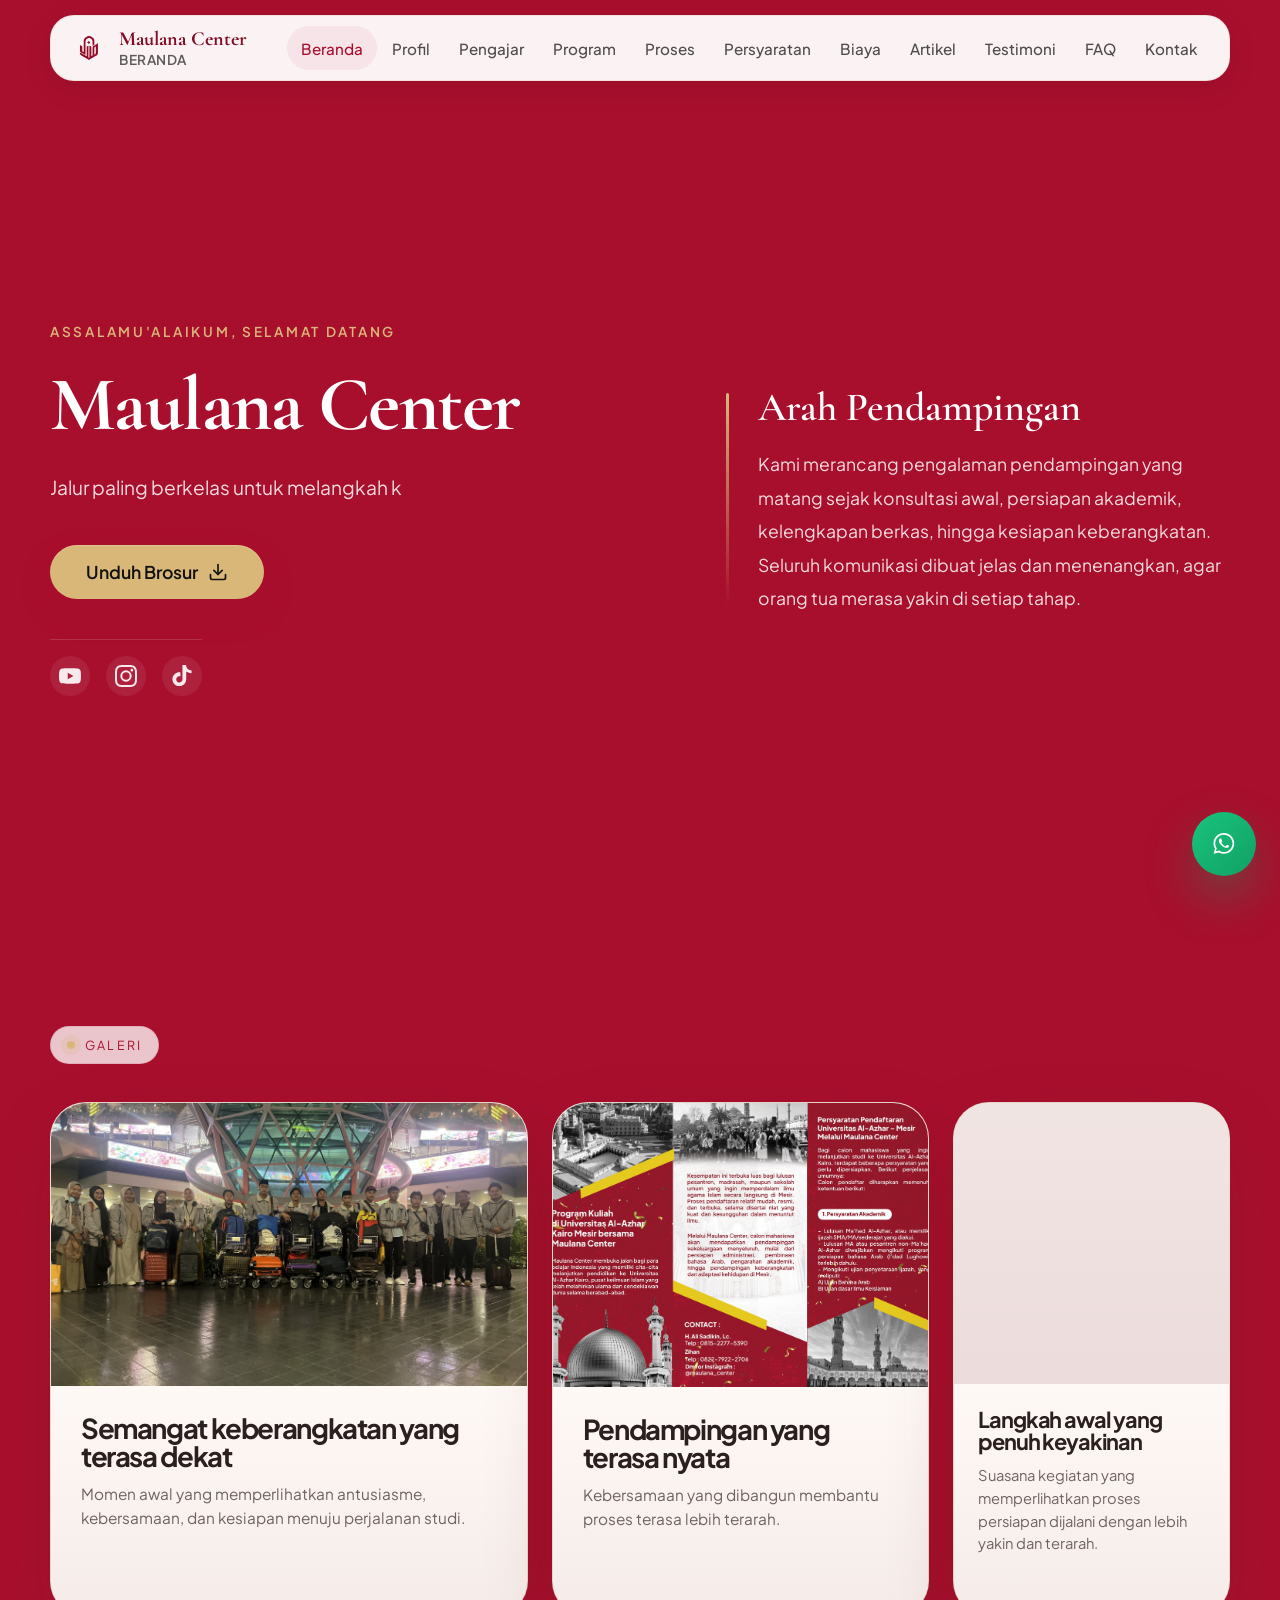
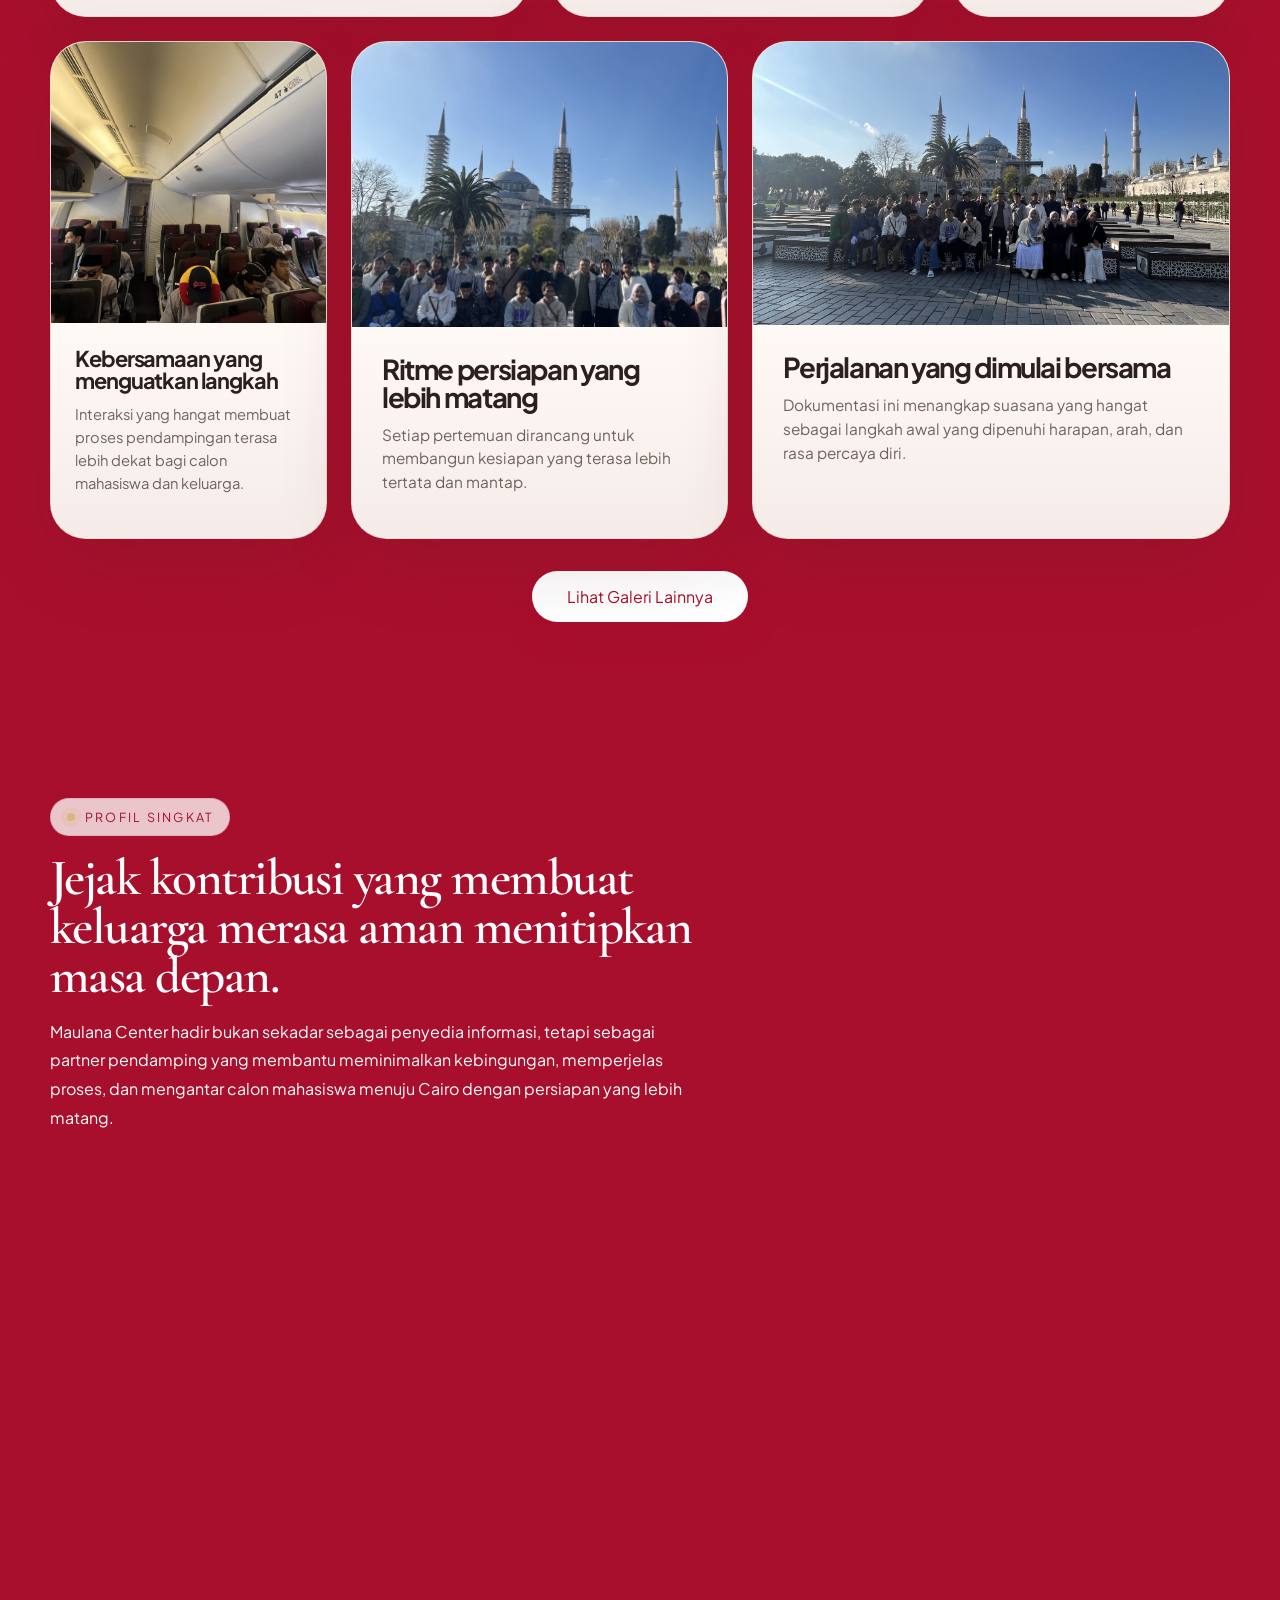
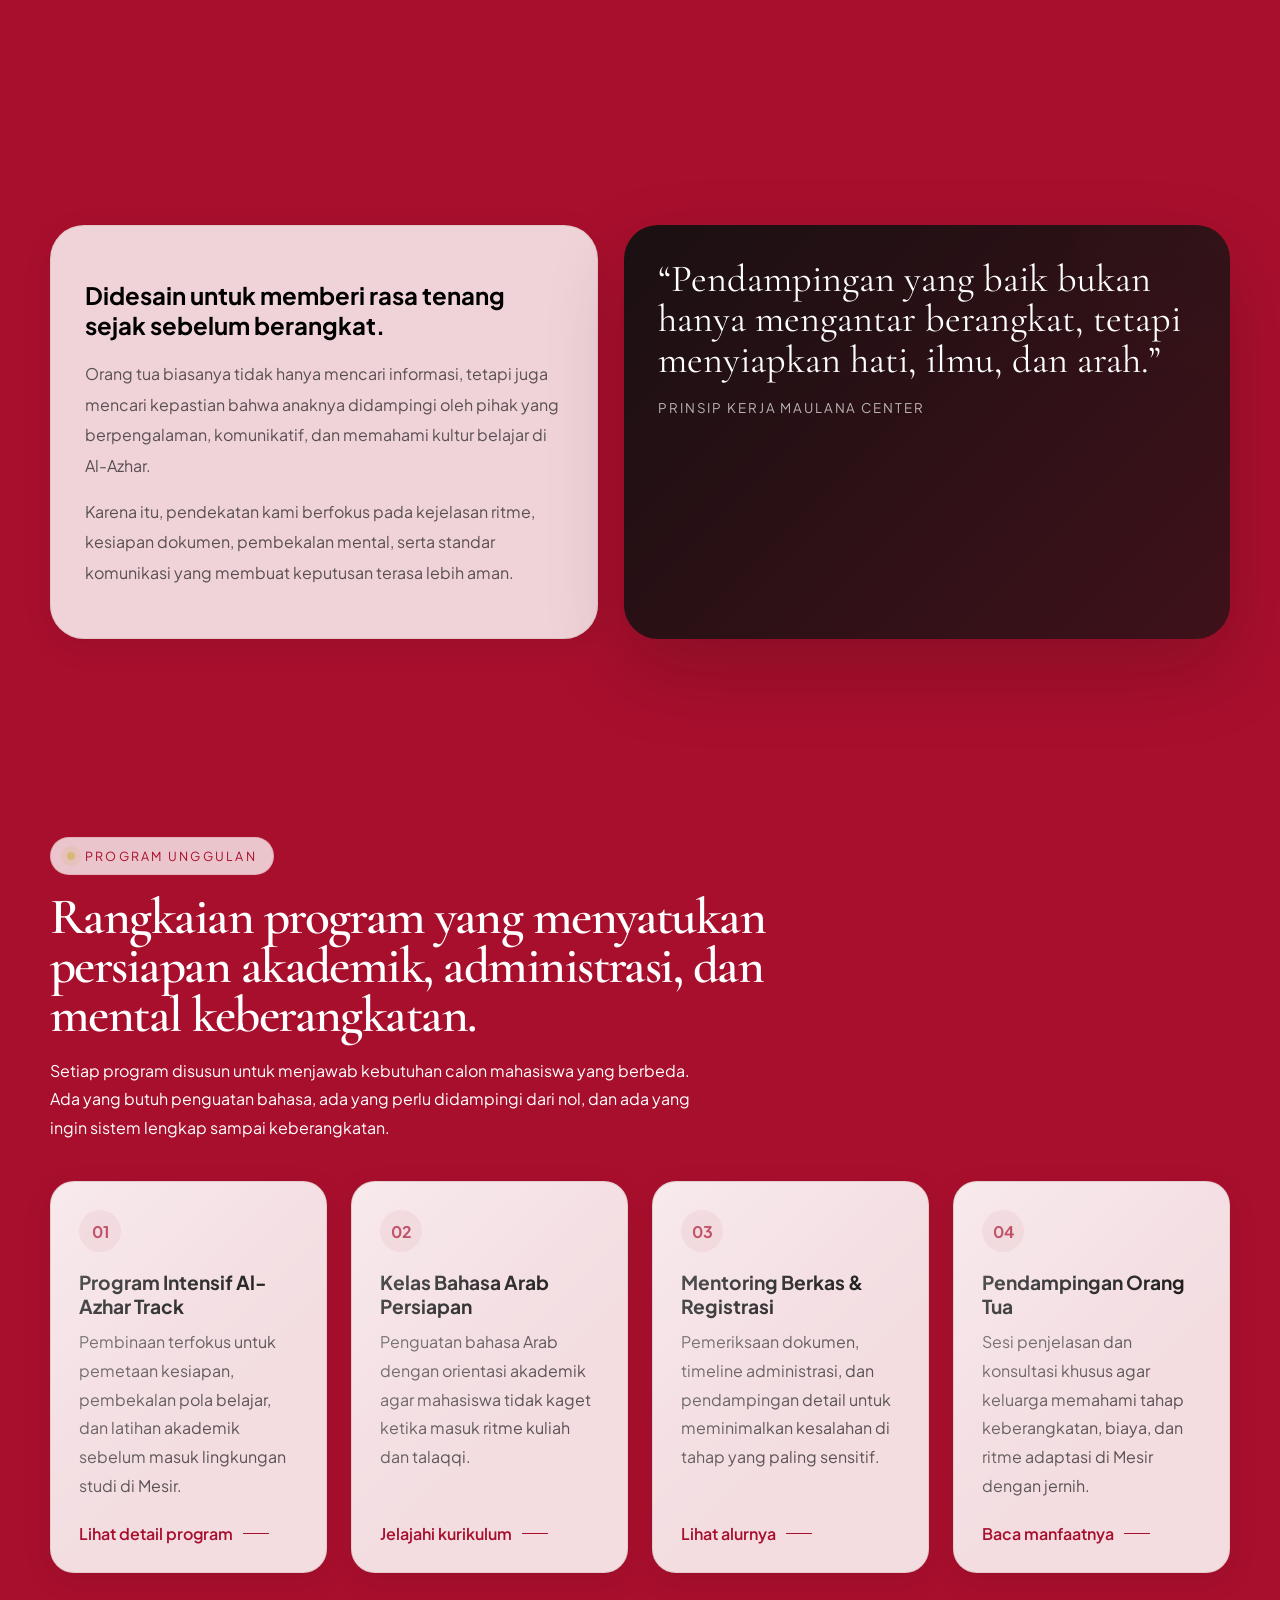
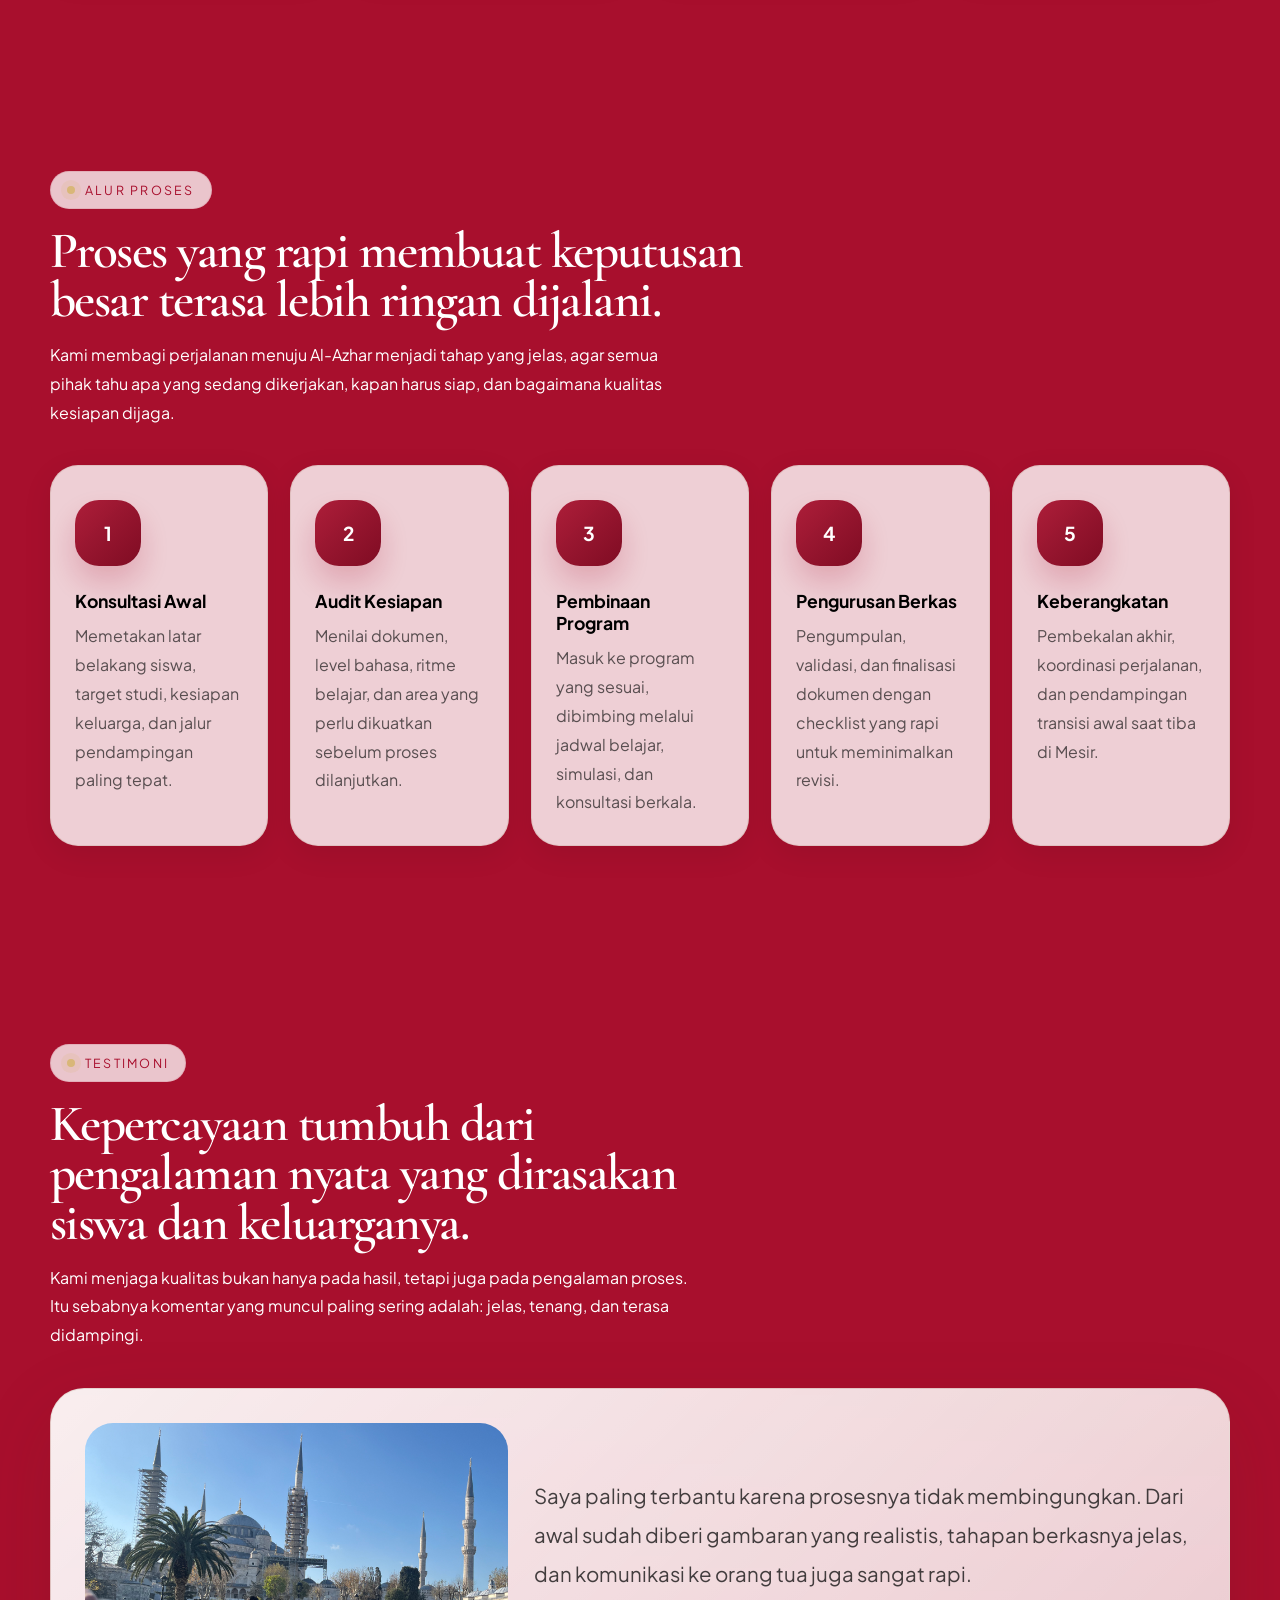
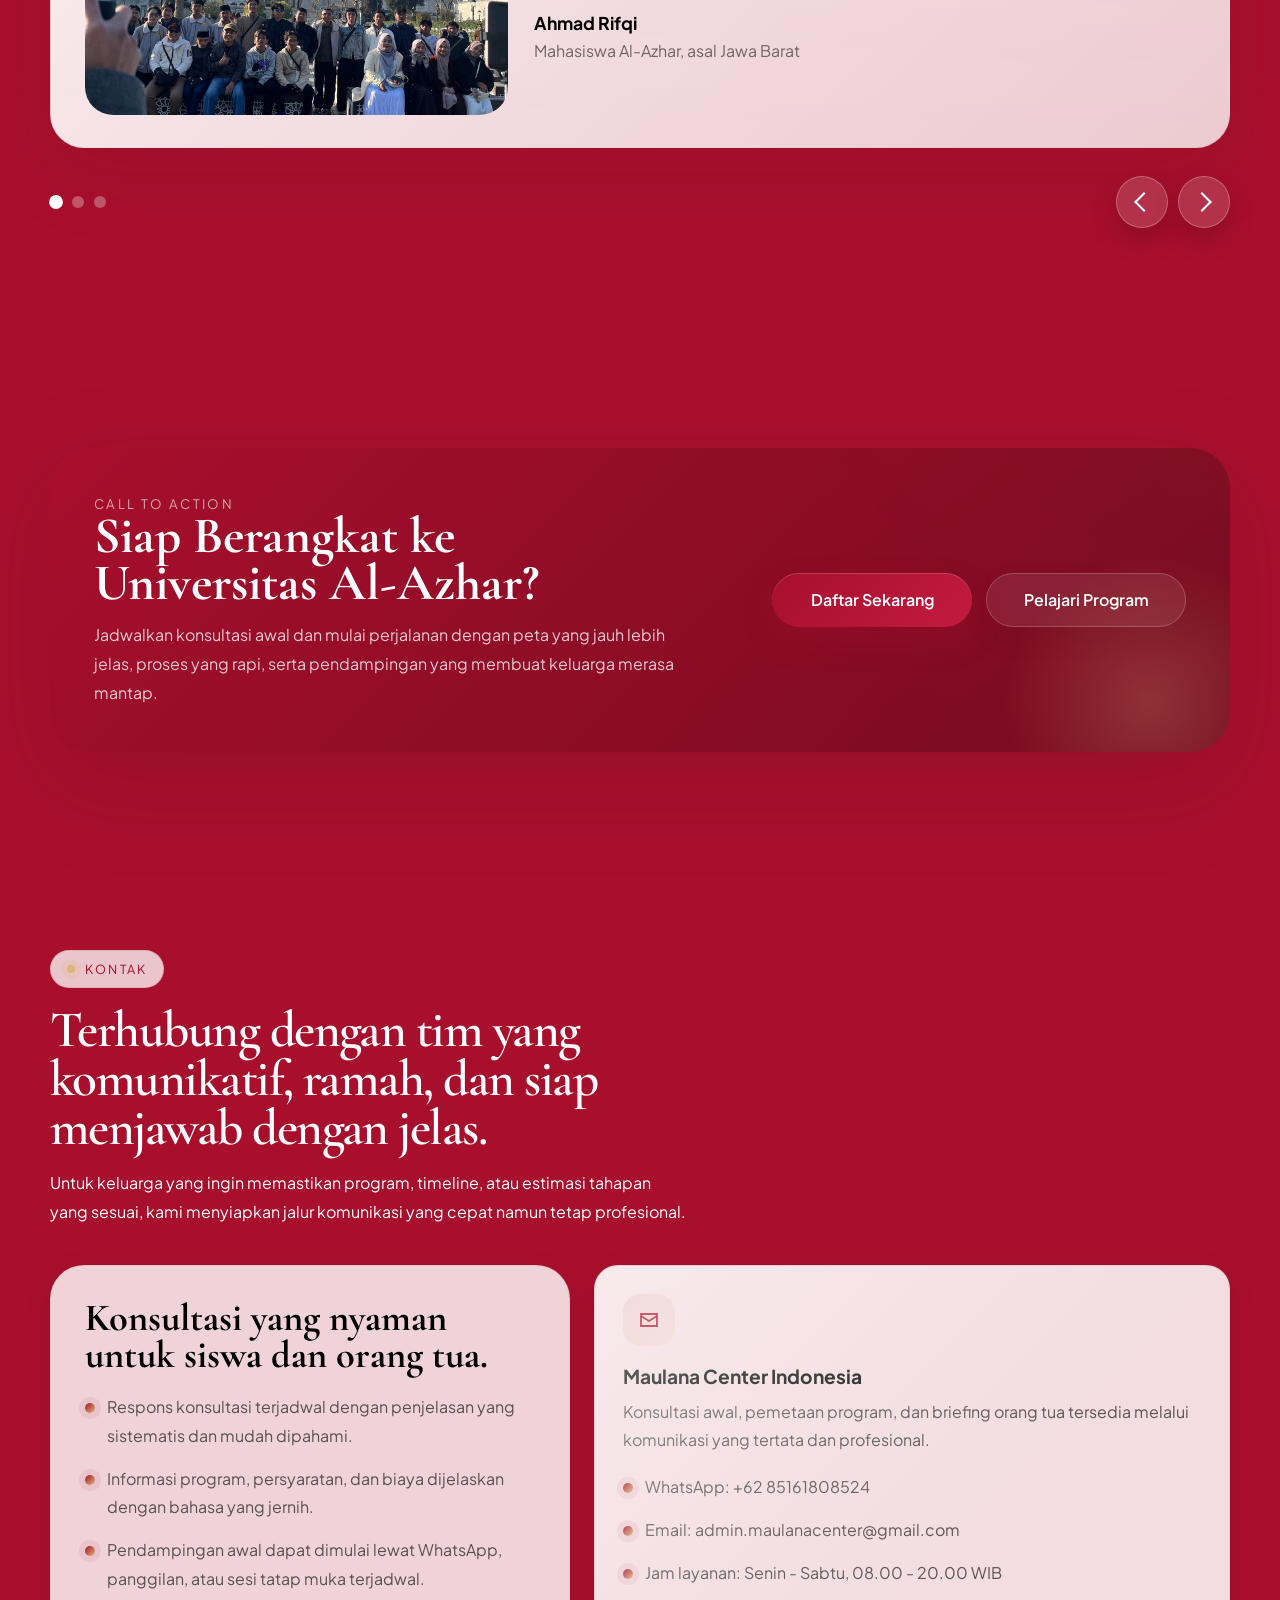
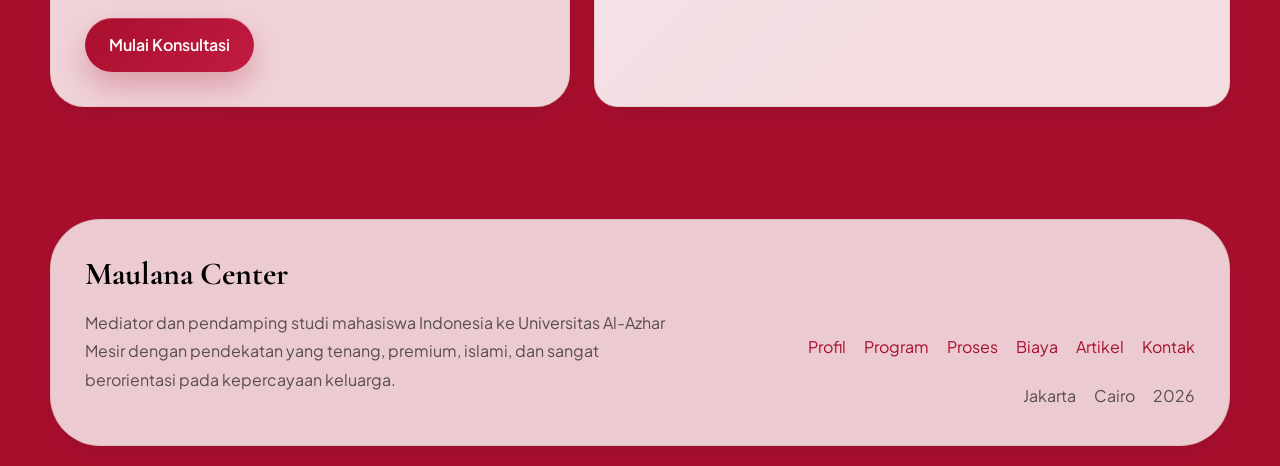
==== commit f68296b6: "Add files via upload" ====
--- a/index.html
+++ b/index.html
@@ -7,7 +7,7 @@
 
   <title>Maulana Center | Mediator Studi Mahasiswa ke Universitas Al-Azhar Mesir</title>
   <meta name="description"
-    content="Maulana Center mendampingi siswa Indonesia menuju Universitas Al-Azhar Mesir dengan proses yang rapi, premium, dan meyakinkan." />
+    content="Maulana Center adalah lembaga pendampingan pendidikan internasional yang didirikan dan dipimpin langsung oleh H. Ali Sadikin, Lc. Lembaga ini didirikan untuk membimbing mahasiswa menuju perguruan tinggi di Mesir dengan fokus pada kesiapan akademik, adab, dan keteguhan mental" />
   <link rel="canonical" href="https://maulanacenter.web.id/" />
 
   <link rel="icon" type="image/png" href="https://maulanacenter.web.id/favicon.png">
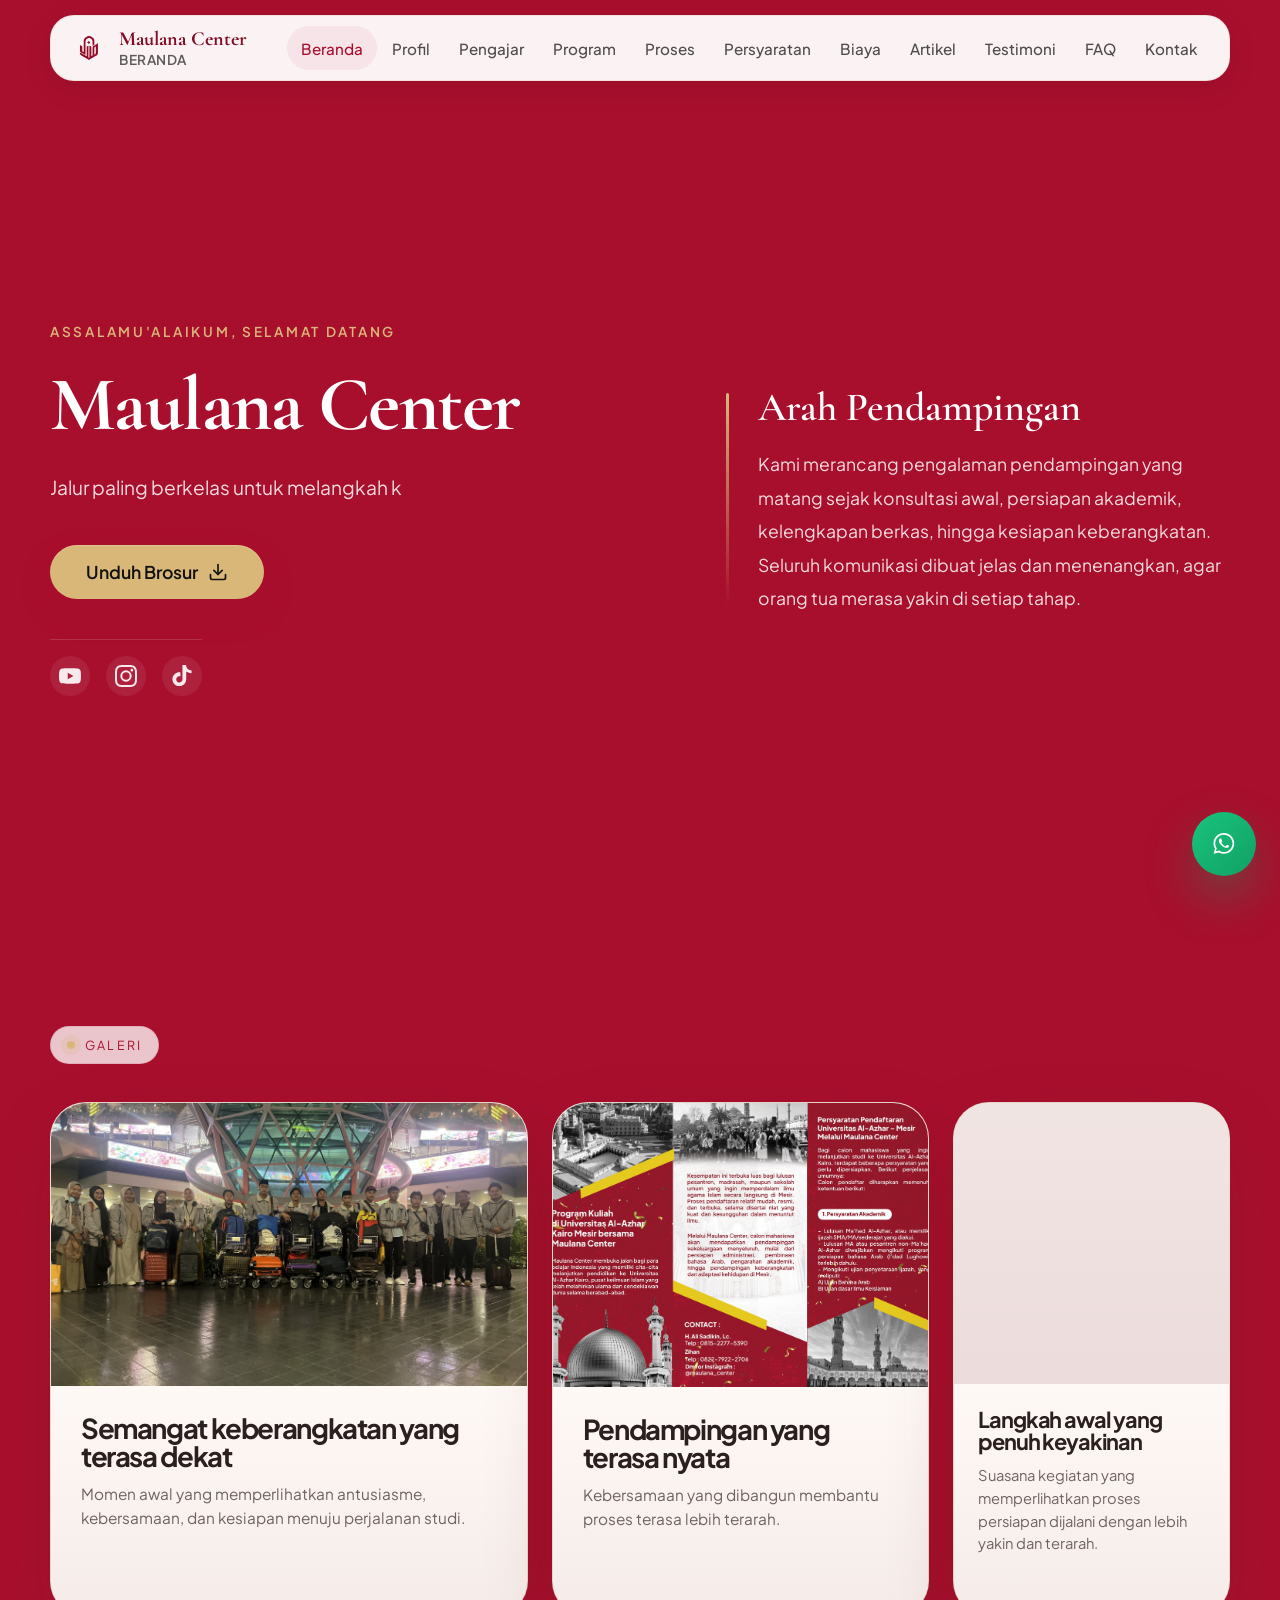
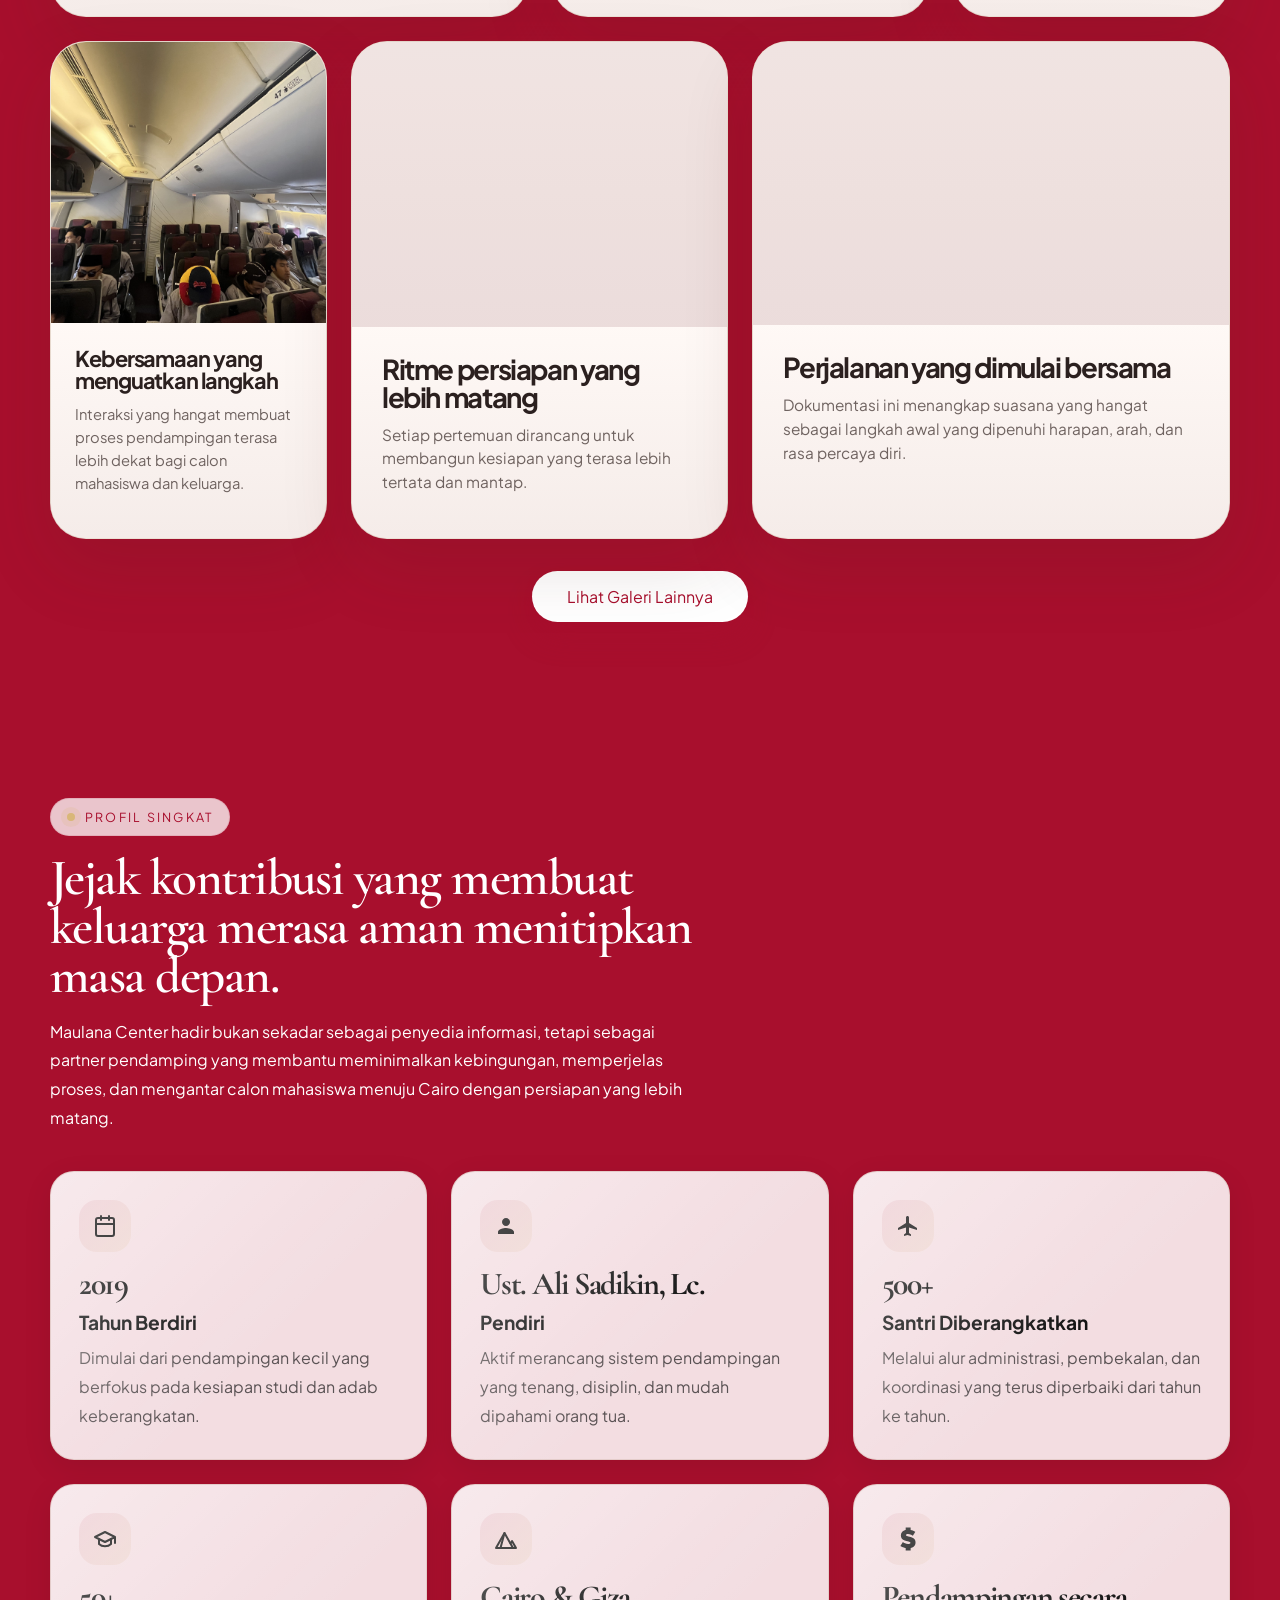
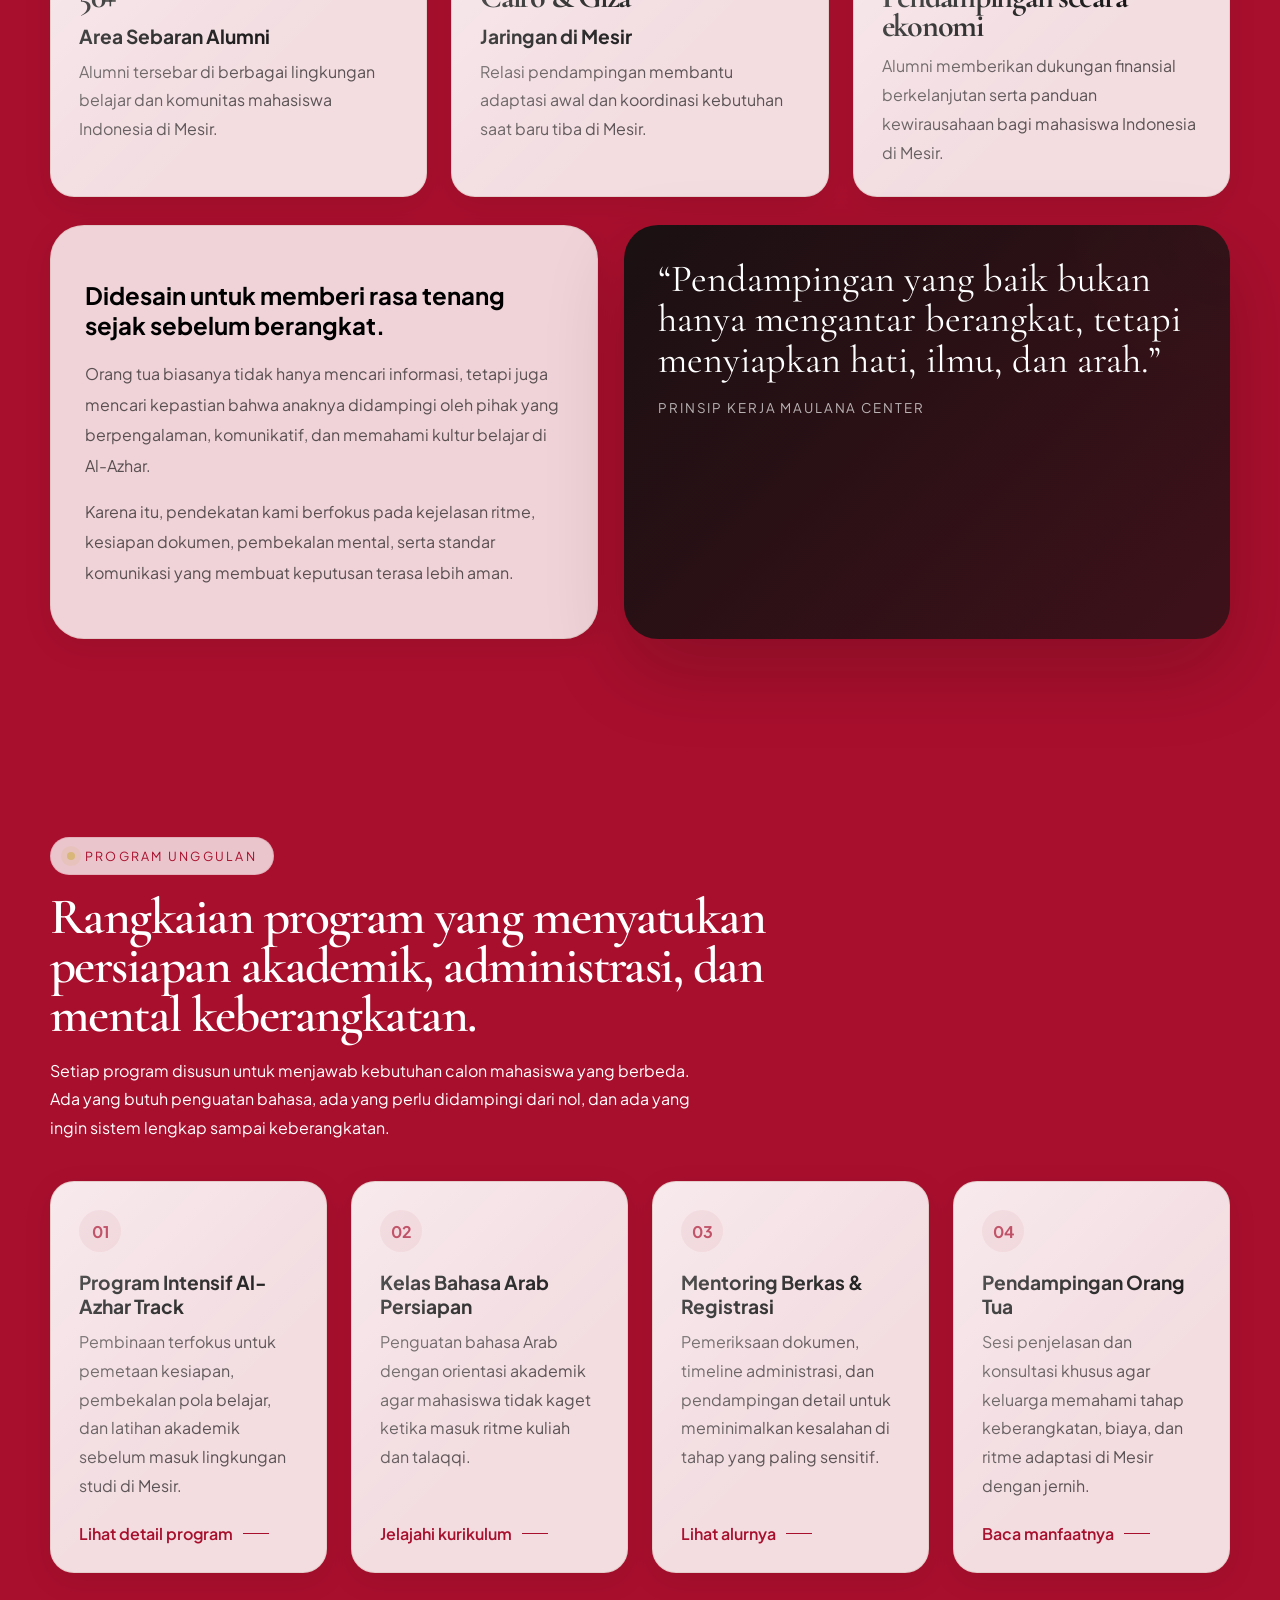
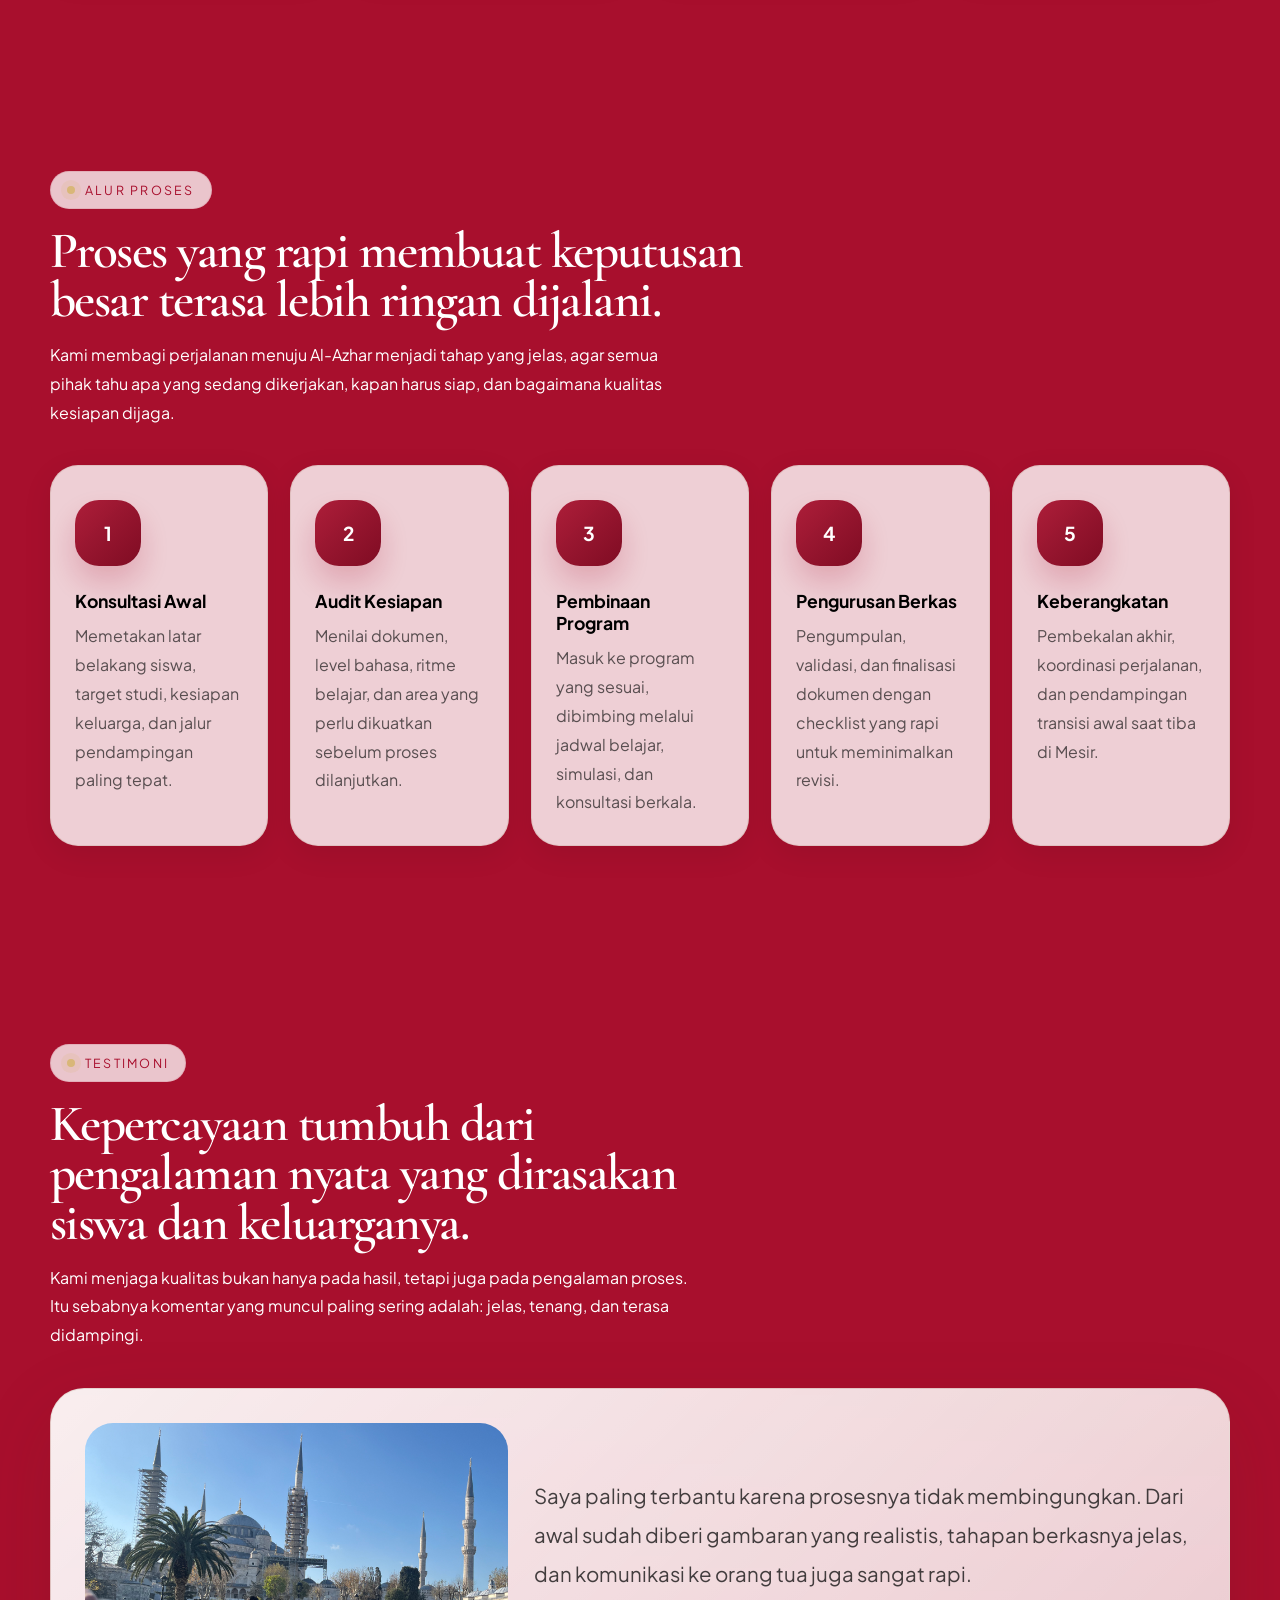
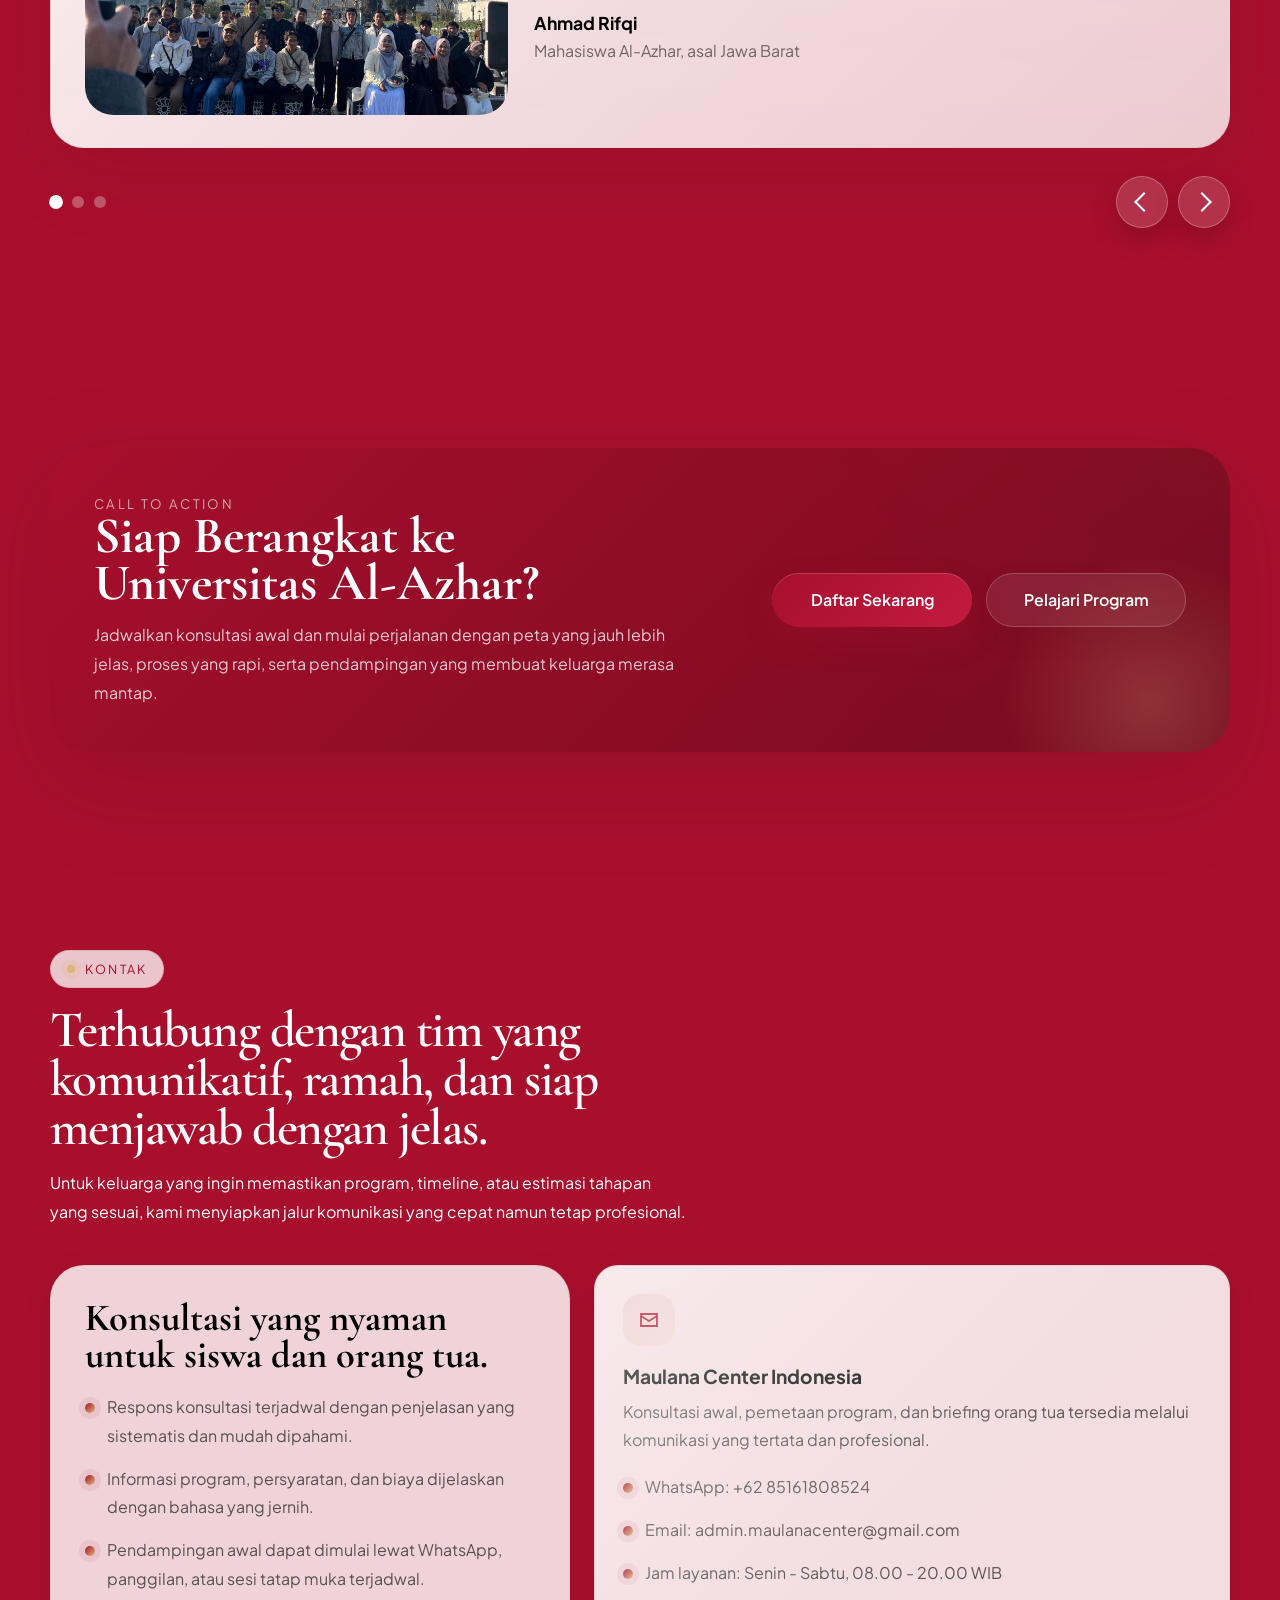
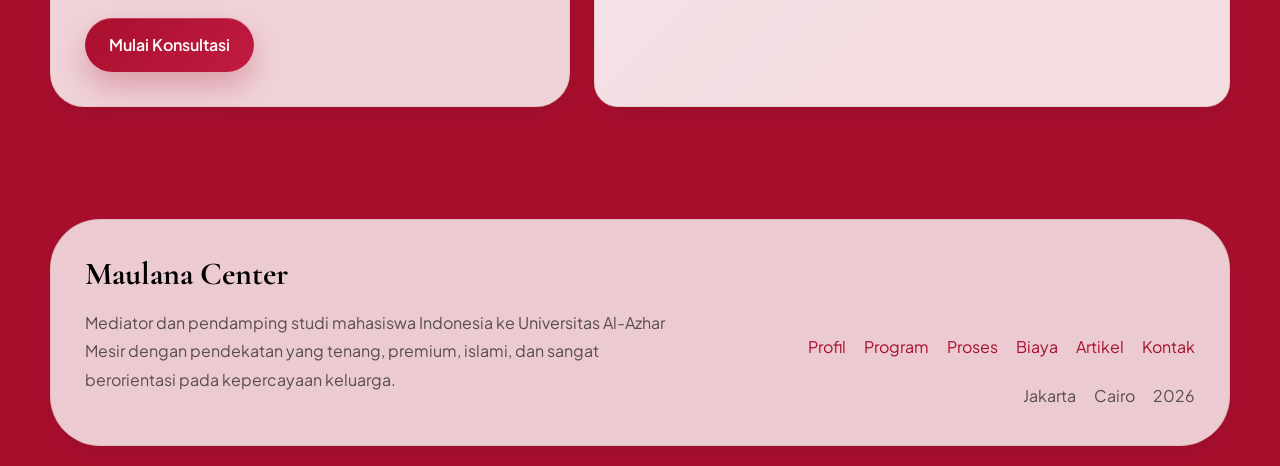
==== commit 7f4cbfcb: "Add files via upload" ====
--- a/index.html
+++ b/index.html
@@ -4088,8 +4088,8 @@
                         d="M12 2.163c3.204 0 3.584.012 4.85.07 3.252.148 4.771 1.691 4.919 4.919.058 1.265.069 1.645.069 4.849 0 3.205-.012 3.584-.069 4.849-.149 3.225-1.664 4.771-4.919 4.919-1.266.058-1.644.07-4.85.07-3.204 0-3.584-.012-4.849-.07-3.26-.149-4.771-1.699-4.919-4.919-.058-1.265-.07-1.644-.07-4.849 0-3.204.013-3.583.07-4.849.149-3.227 1.664-4.771 4.919-4.919 1.266-.057 1.645-.069 4.849-.069zm0-2.163c-3.259 0-3.667.014-4.947.072-4.358.2-6.78 2.618-6.98 6.98-.059 1.281-.073 1.689-.073 4.948 0 3.259.014 3.668.072 4.948.2 4.358 2.618 6.78 6.98 6.98 1.281.058 1.689.072 4.948.072 3.259 0 3.668-.014 4.948-.072 4.354-.2 6.782-2.618 6.979-6.98.059-1.28.073-1.689.073-4.948 0-3.259-.014-3.667-.072-4.947-.196-4.354-2.617-6.78-6.979-6.98-1.281-.059-1.69-.073-4.949-.073zM12 5.838a6.162 6.162 0 1 0 0 12.324 6.162 6.162 0 0 0 0-12.324zM12 16a4 4 0 1 1 0-8 4 4 0 0 1 0 8zm6.406-11.845a1.44 1.44 0 1 0 0 2.881 1.44 1.44 0 0 0 0-2.881z" />
                     </svg>
                   </a>
-                  <a href="https://tiktok.com/@maulanacenter" target="_blank" rel="noreferrer" class="social-icon"
-                    aria-label="TikTok">
+                  <a href="https://www.tiktok.com/@maulana_travel_?_r=1&_t=ZS-972Ks0heehO" target="_blank"
+                    rel="noreferrer" class="social-icon" aria-label="TikTok">
                     <svg viewBox="0 0 24 24" width="22" height="22" fill="currentColor">
                       <path
                         d="M12.525.02c1.31-.02 2.61-.01 3.91-.02.08 1.53.63 3.09 1.75 4.17 1.12 1.11 2.7 1.62 4.24 1.79v3.03c-1.44-.05-2.89-.35-4.2-.97-.57-.26-1.1-.59-1.62-.93-.01 2.92.01 5.84-.02 8.76-.08 1.4-.54 2.79-1.35 3.94-1.31 1.92-3.58 3.17-5.91 3.21-1.43.08-2.86-.31-4.08-1.03-2.02-1.19-3.44-3.37-3.65-5.71-.02-.5-.03-1-.01-1.49.18-1.9 1.12-3.72 2.58-4.96 1.66-1.44 3.98-2.13 6.15-1.72.02 1.48-.04 2.96-.04 4.44-.99-.32-2.15-.23-3.02.37-.63.41-1.11 1.04-1.36 1.75-.21.51-.15 1.07-.14 1.61.24 1.64 1.82 3.02 3.5 2.87 1.12-.01 2.19-.66 2.77-1.61.19-.33.4-.67.41-1.06.1-1.79.06-3.57.07-5.36.01-4.03-.01-8.05.02-12.07z" />
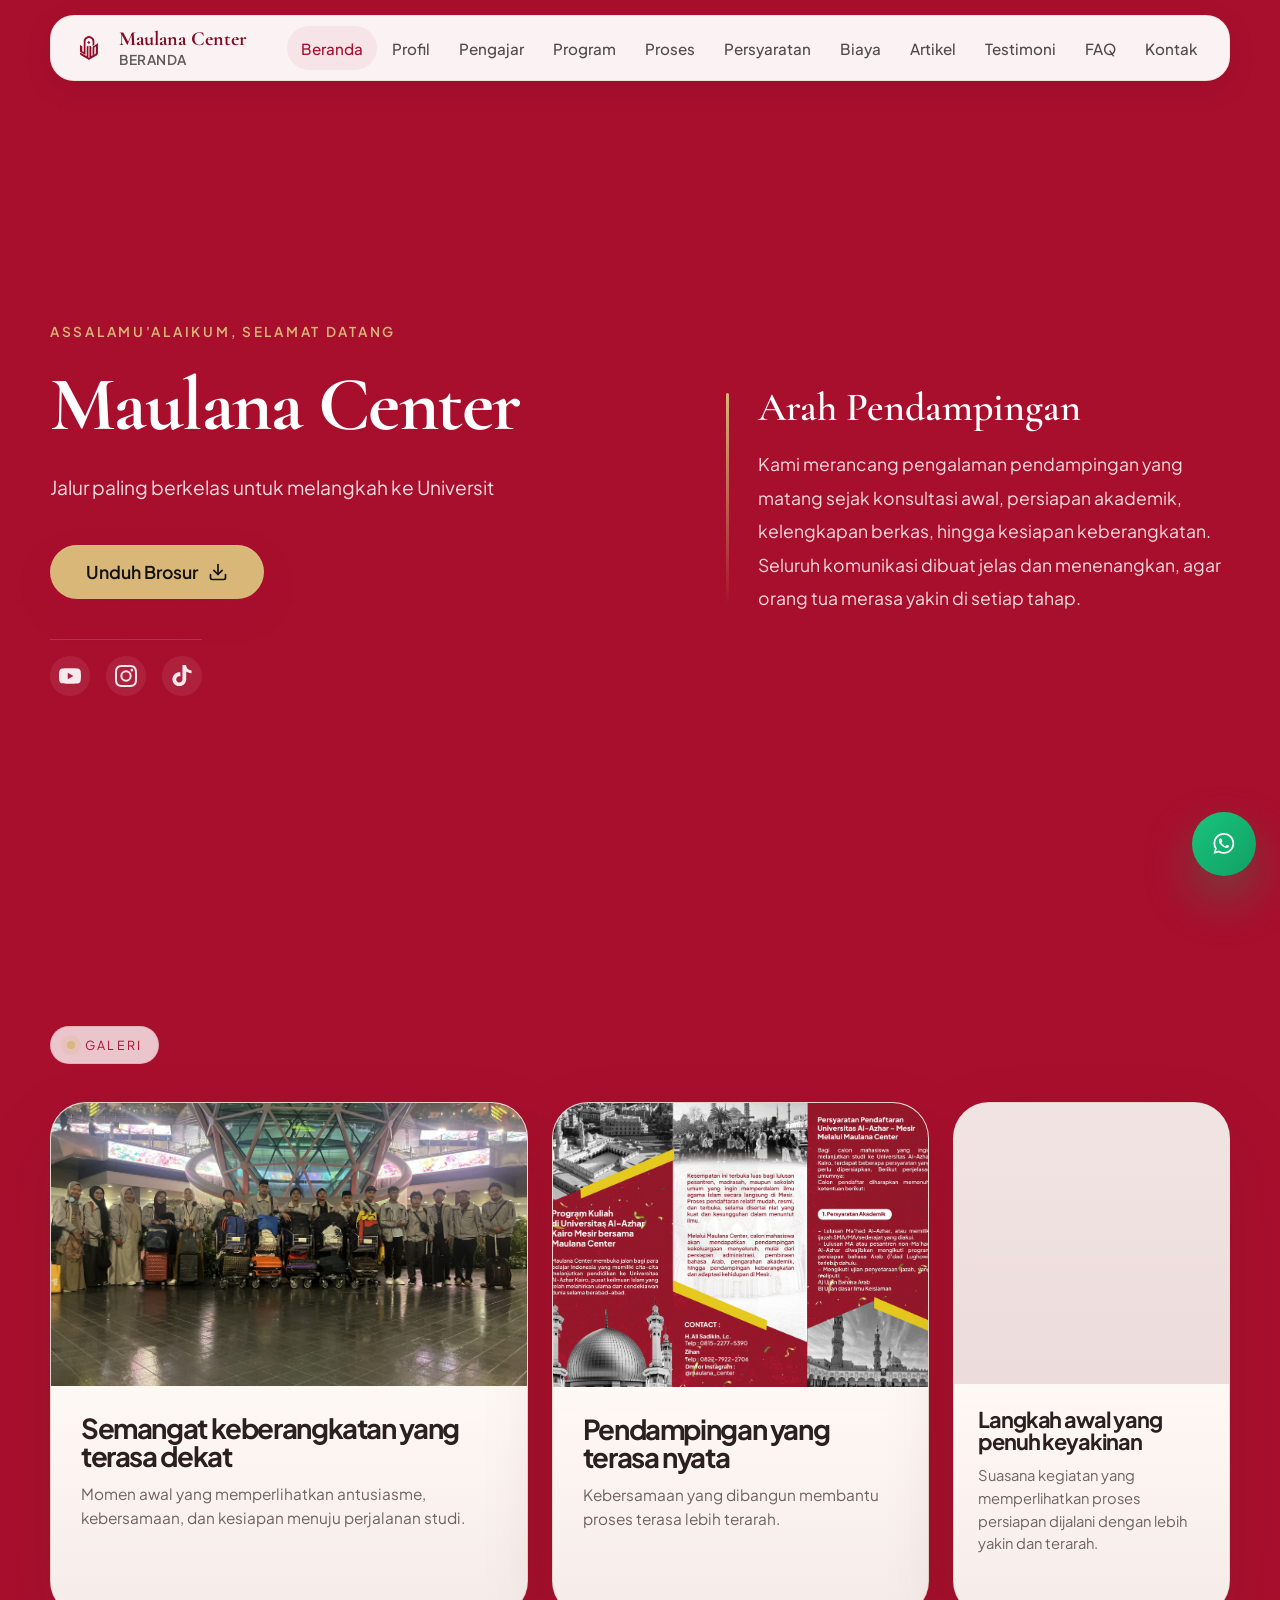
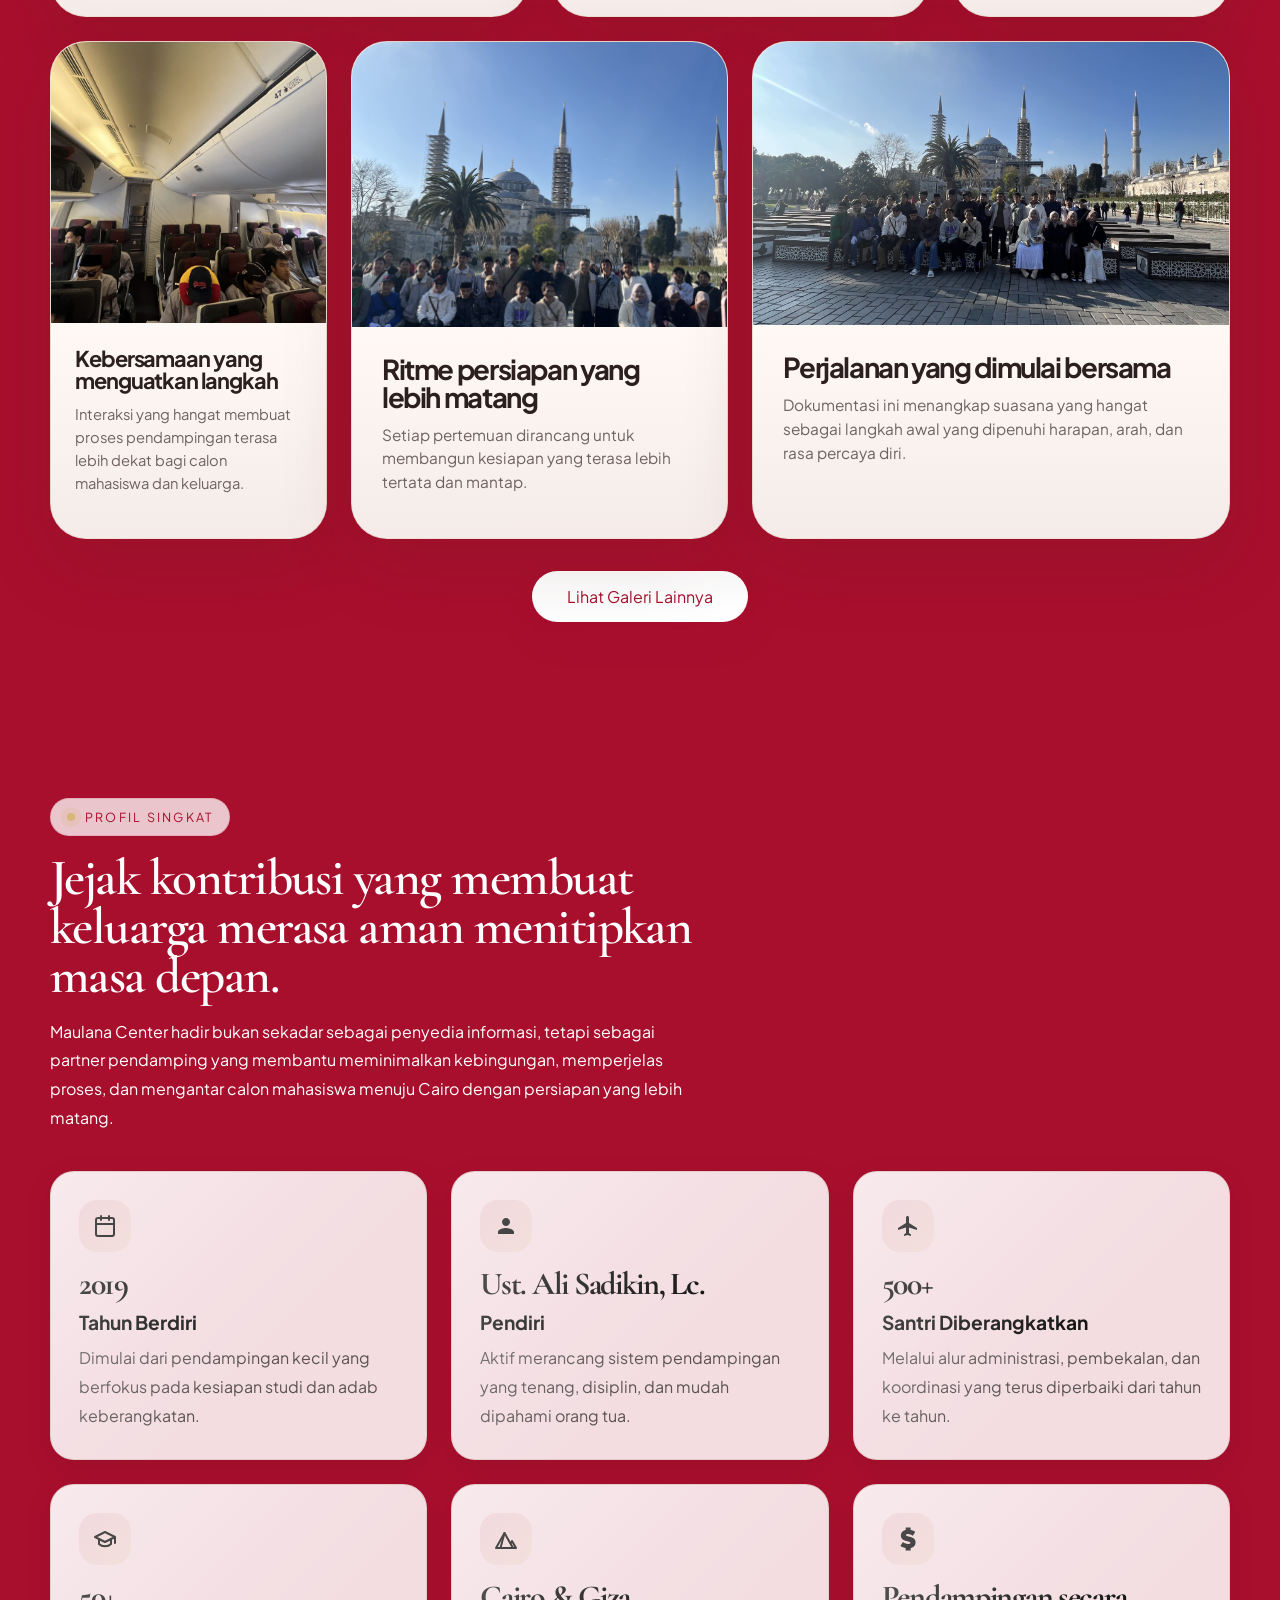
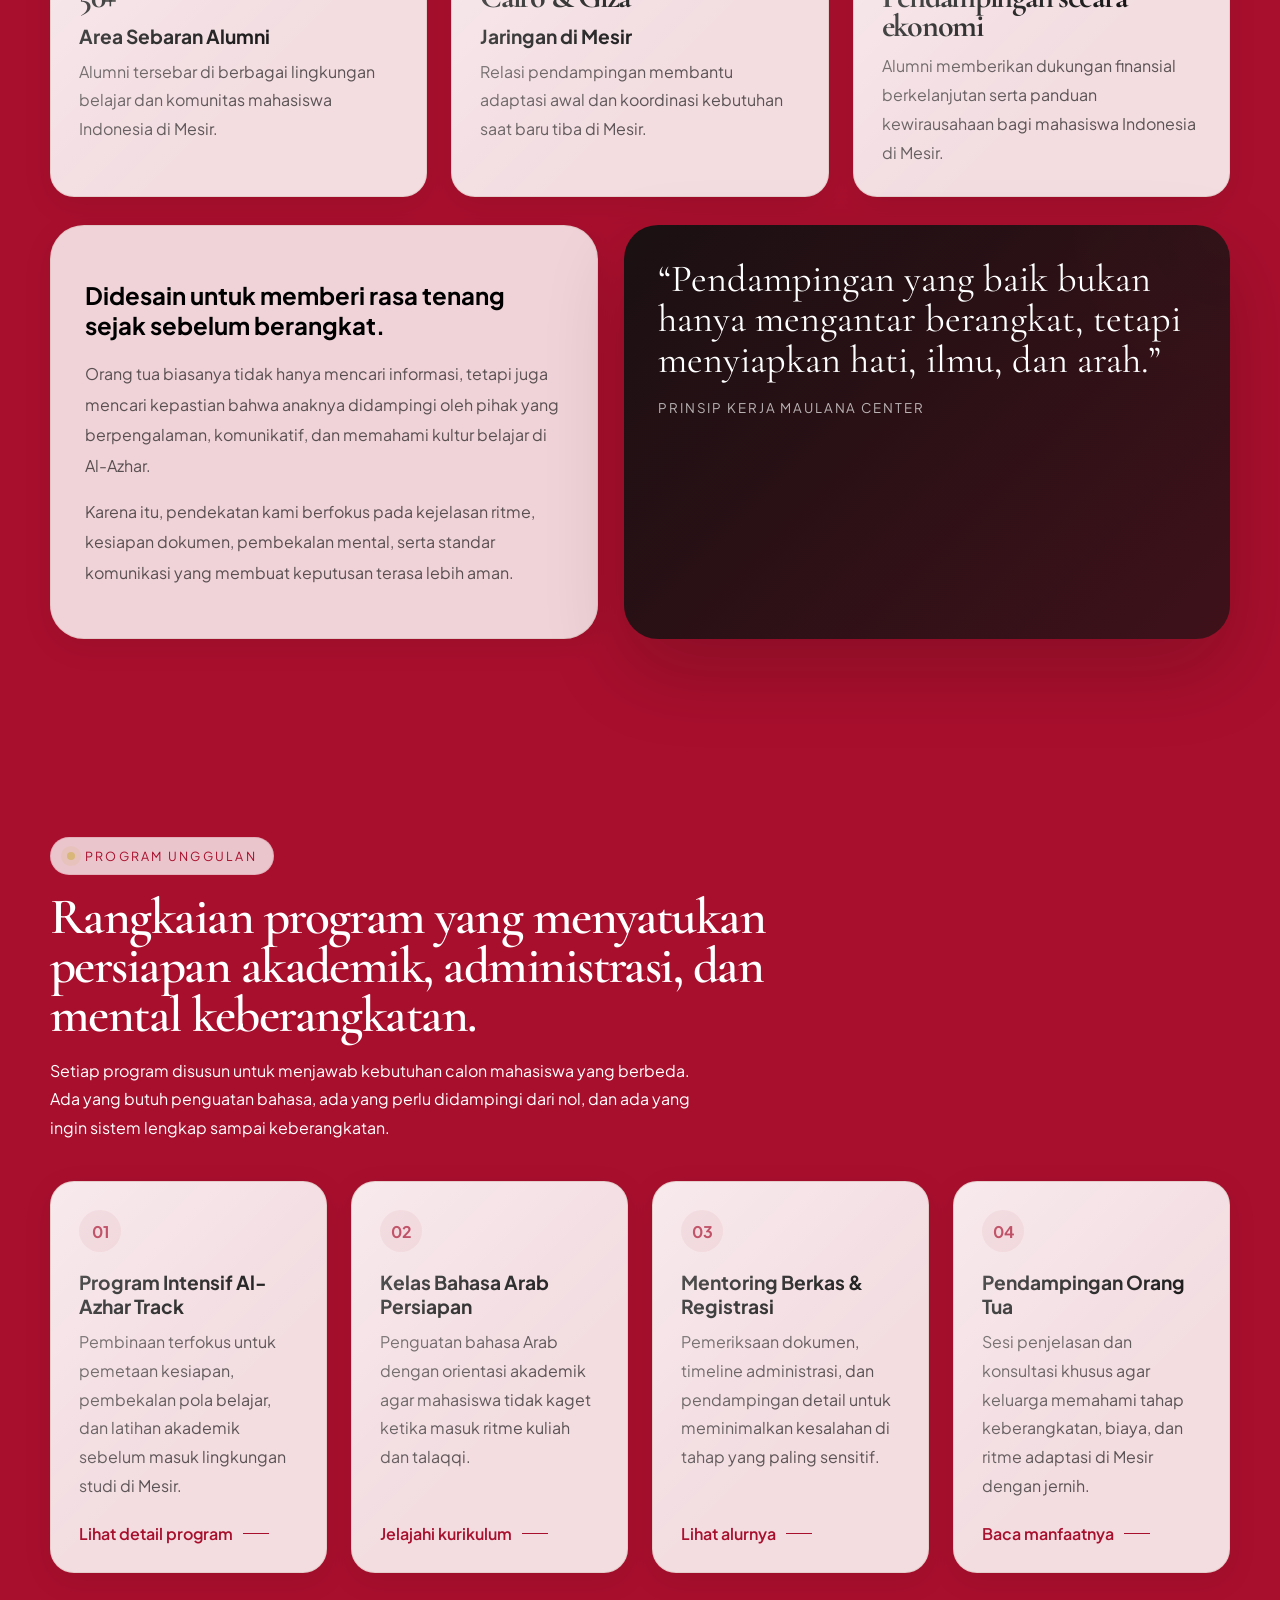
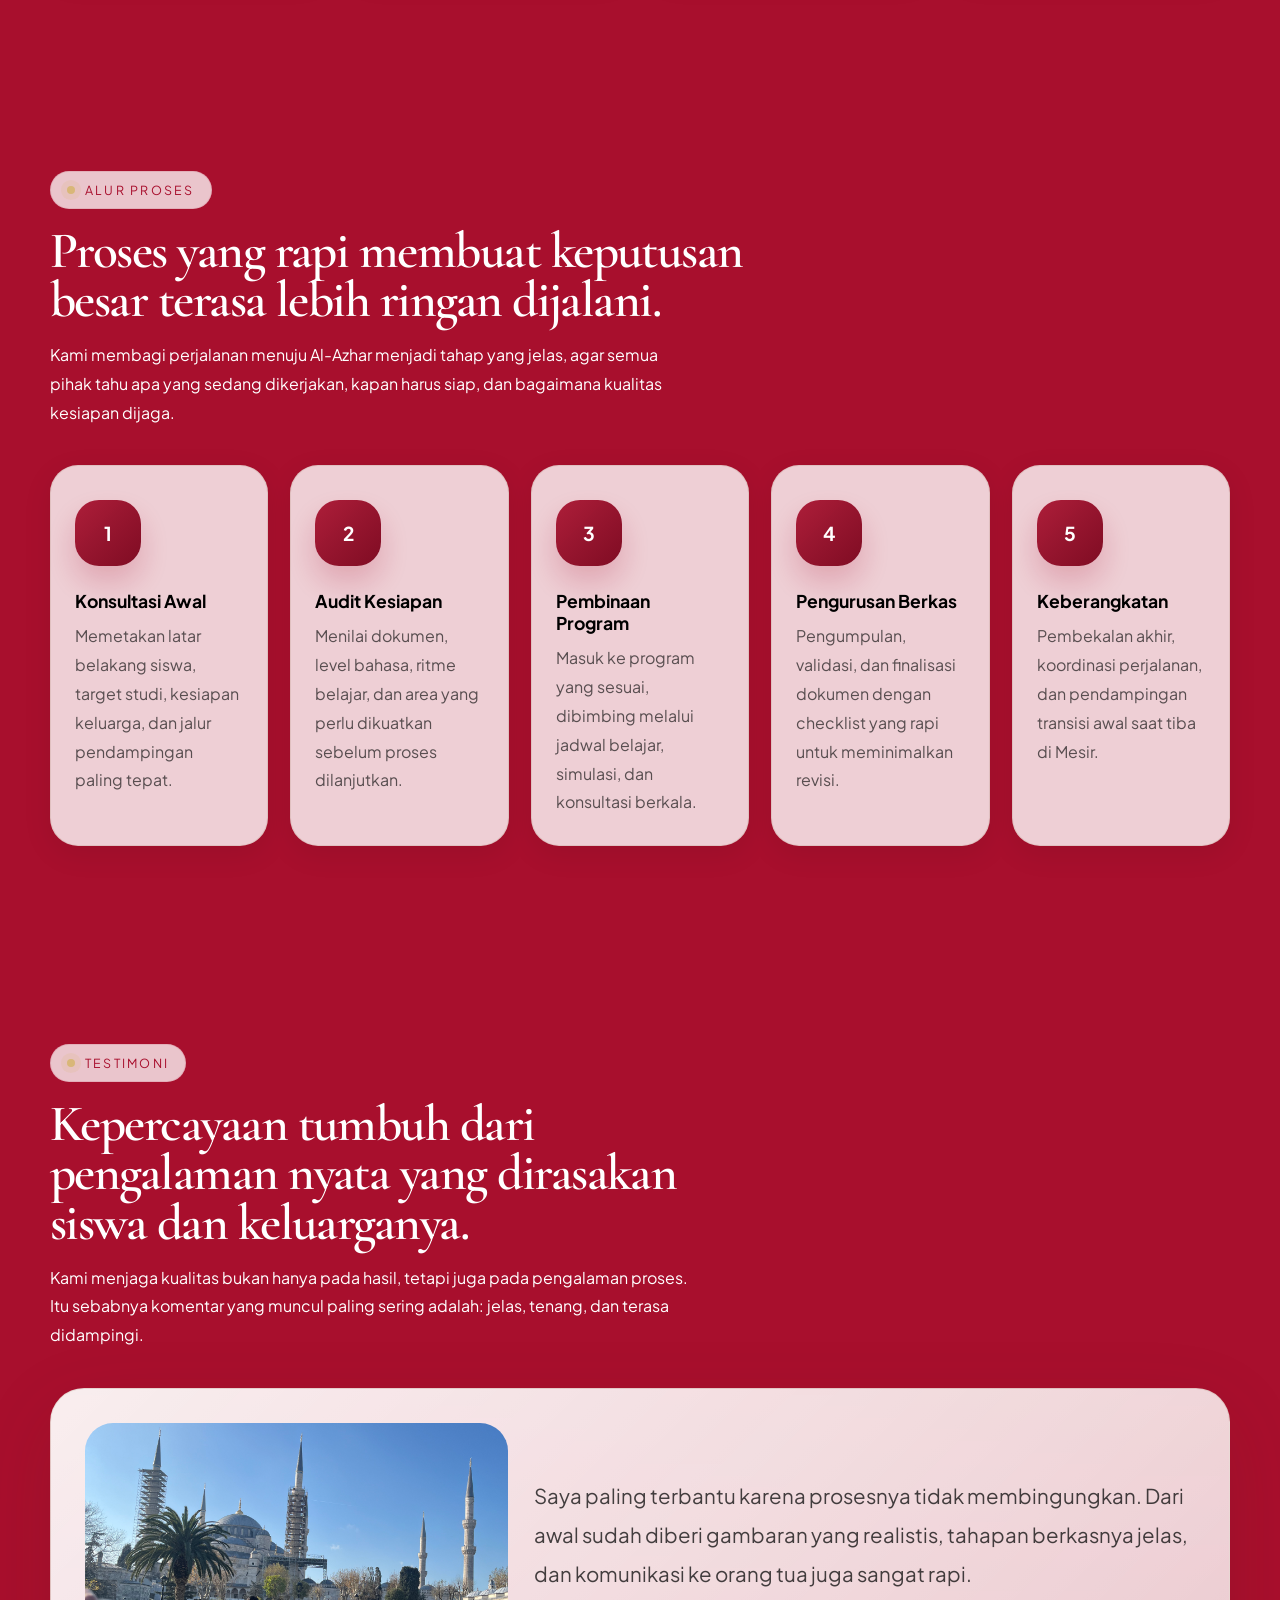
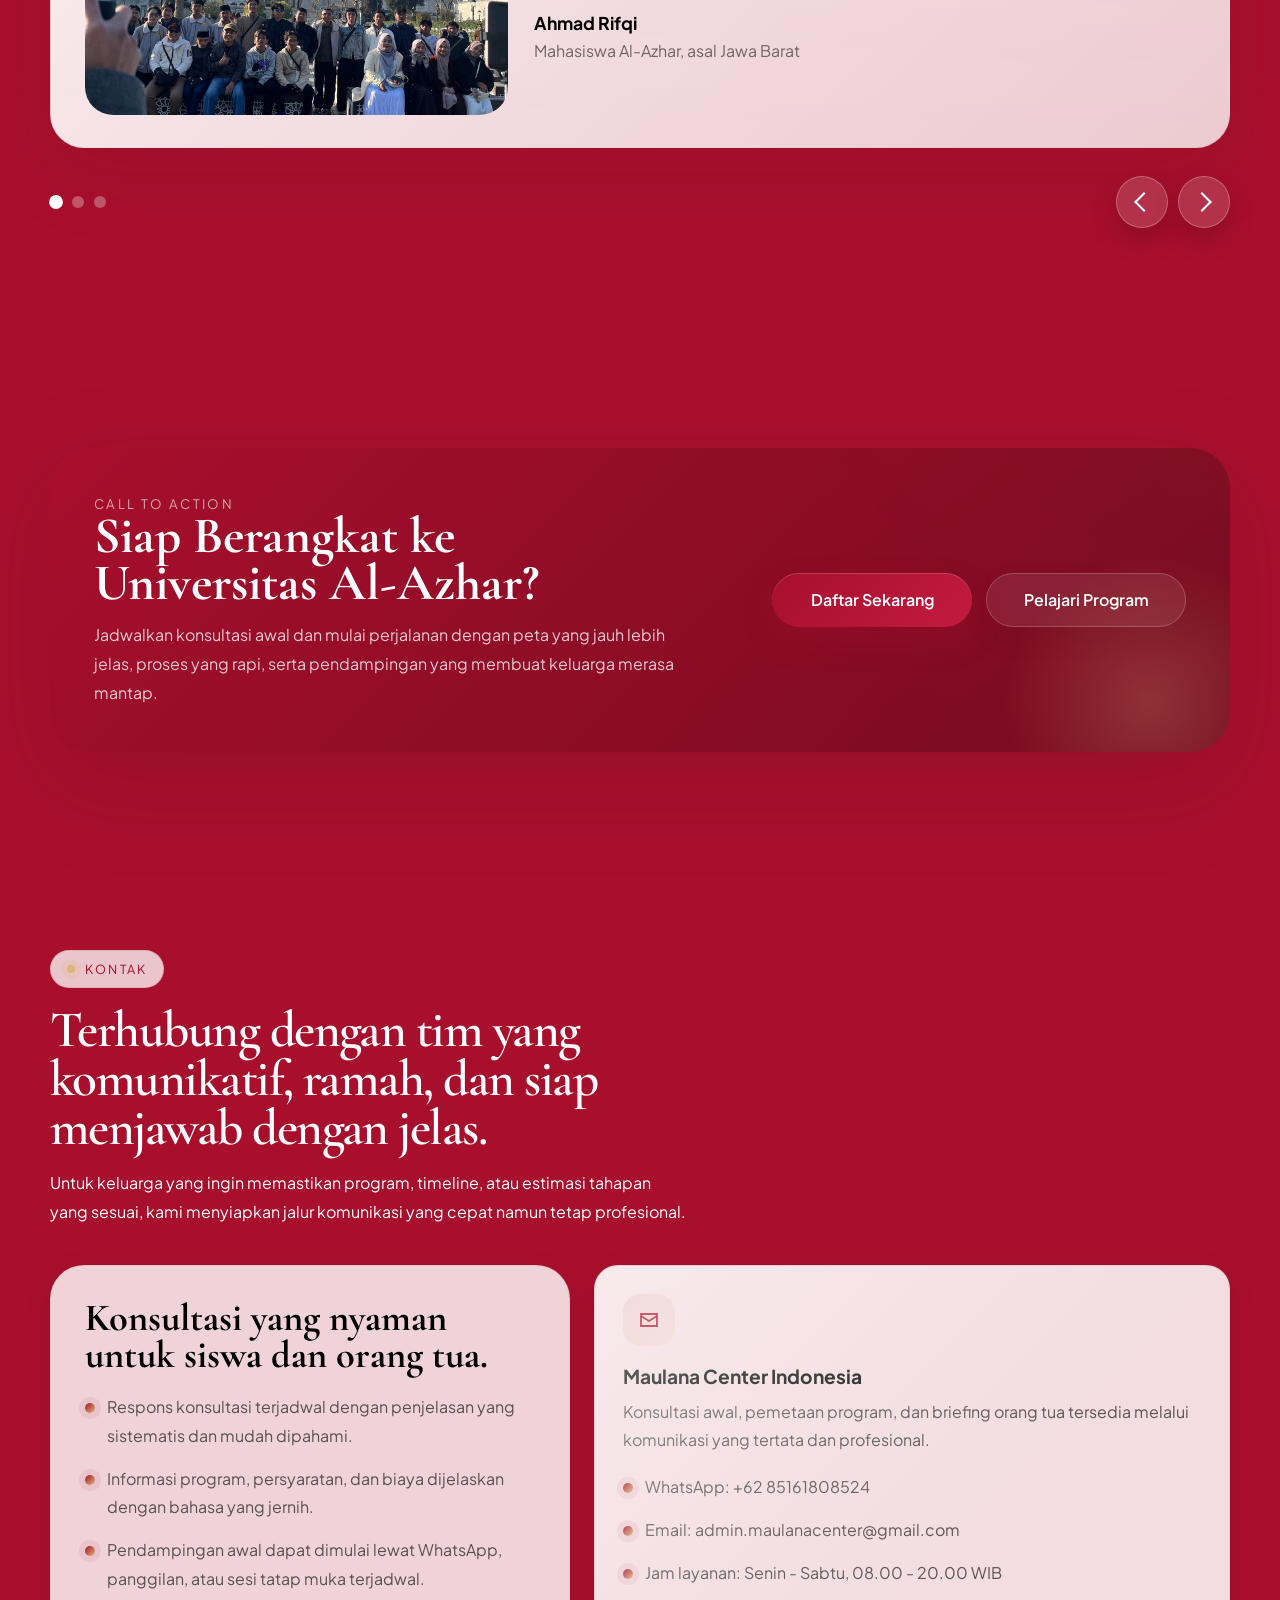
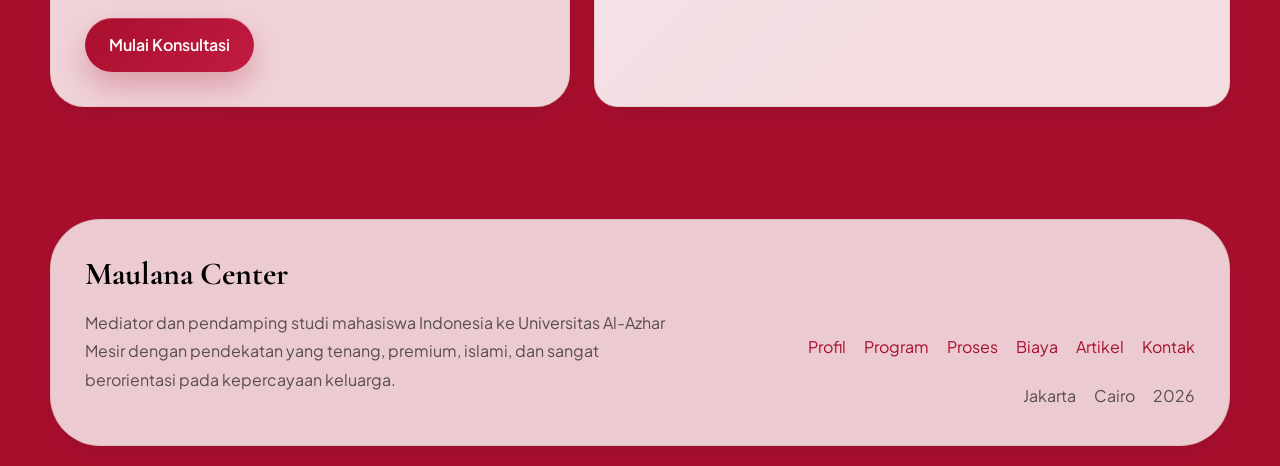
==== commit 5bb80d8d: "Add files via upload" ====
--- a/index.html
+++ b/index.html
@@ -4081,7 +4081,7 @@
                         d="M23.498 6.186a3.016 3.016 0 0 0-2.122-2.136C19.505 3.545 12 3.545 12 3.545s-7.505 0-9.376.505A3.017 3.017 0 0 0 .502 6.186C0 8.07 0 12 0 12s0 3.93.502 5.814a3.016 3.016 0 0 0 2.122 2.136c1.871.505 9.376.505 9.376.505s7.505 0 9.376-.505a3.015 3.015 0 0 0 2.122-2.136C24 15.93 24 12 24 12s0-3.93-.502-5.814zM9.545 15.568V8.432L15.818 12l-6.273 3.568z" />
                     </svg>
                   </a>
-                  <a href="https://instagram.com/maulanacenter" target="_blank" rel="noreferrer" class="social-icon"
+                  <a href="https://instagram.com/maulana_travel_" target="_blank" rel="noreferrer" class="social-icon"
                     aria-label="Instagram">
                     <svg viewBox="0 0 24 24" width="22" height="22" fill="currentColor">
                       <path
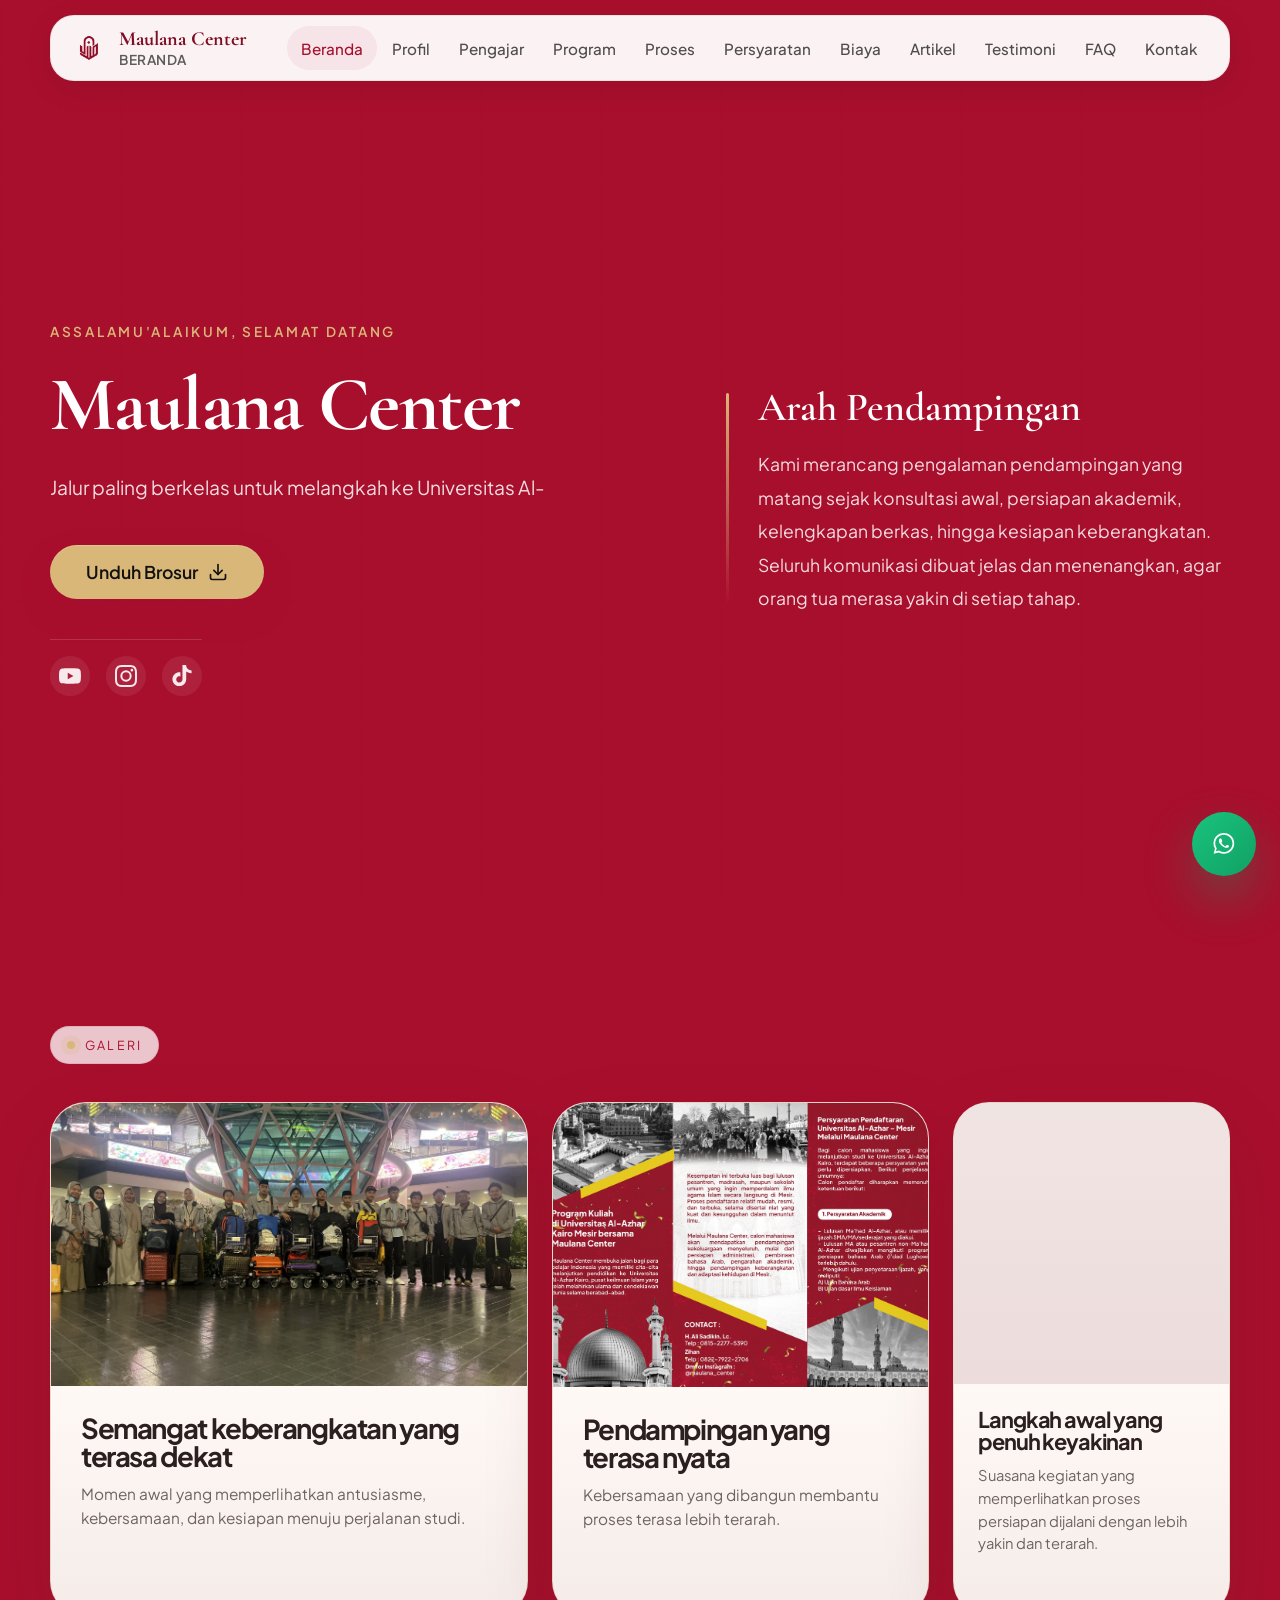
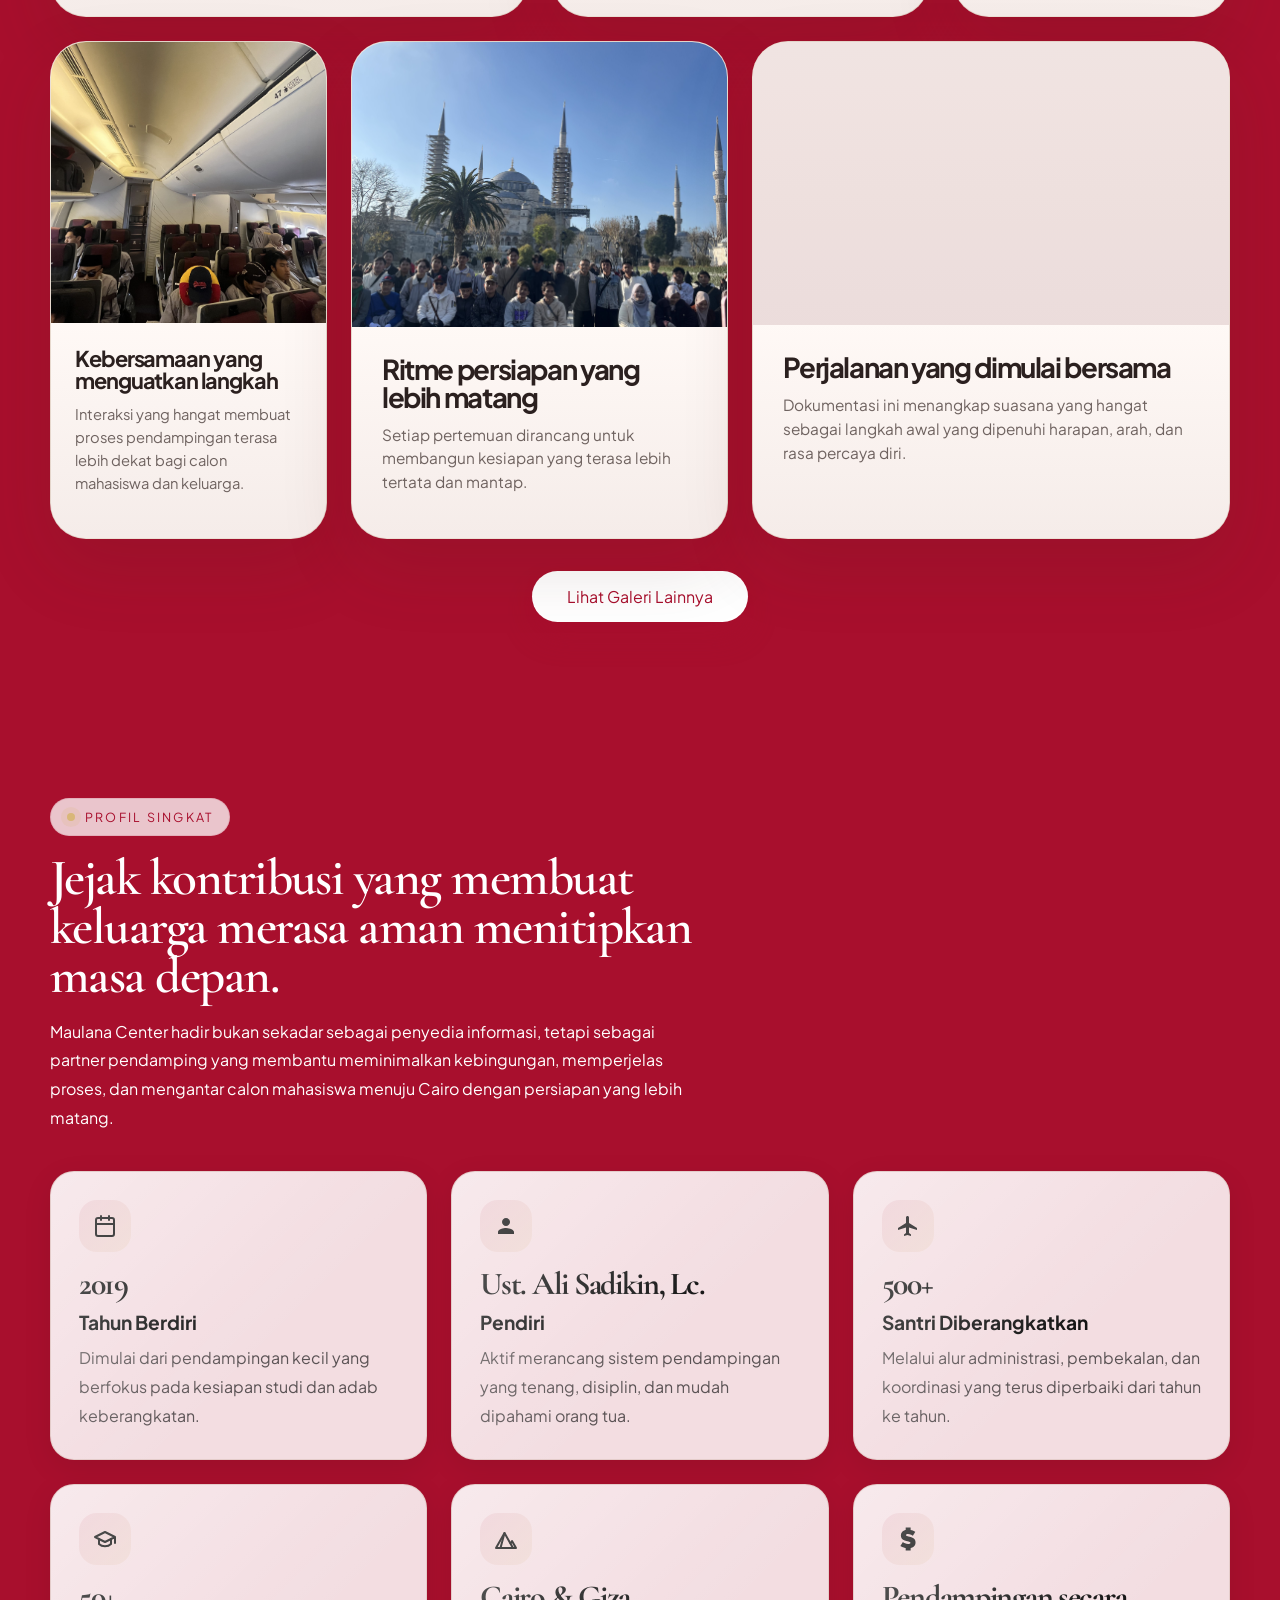
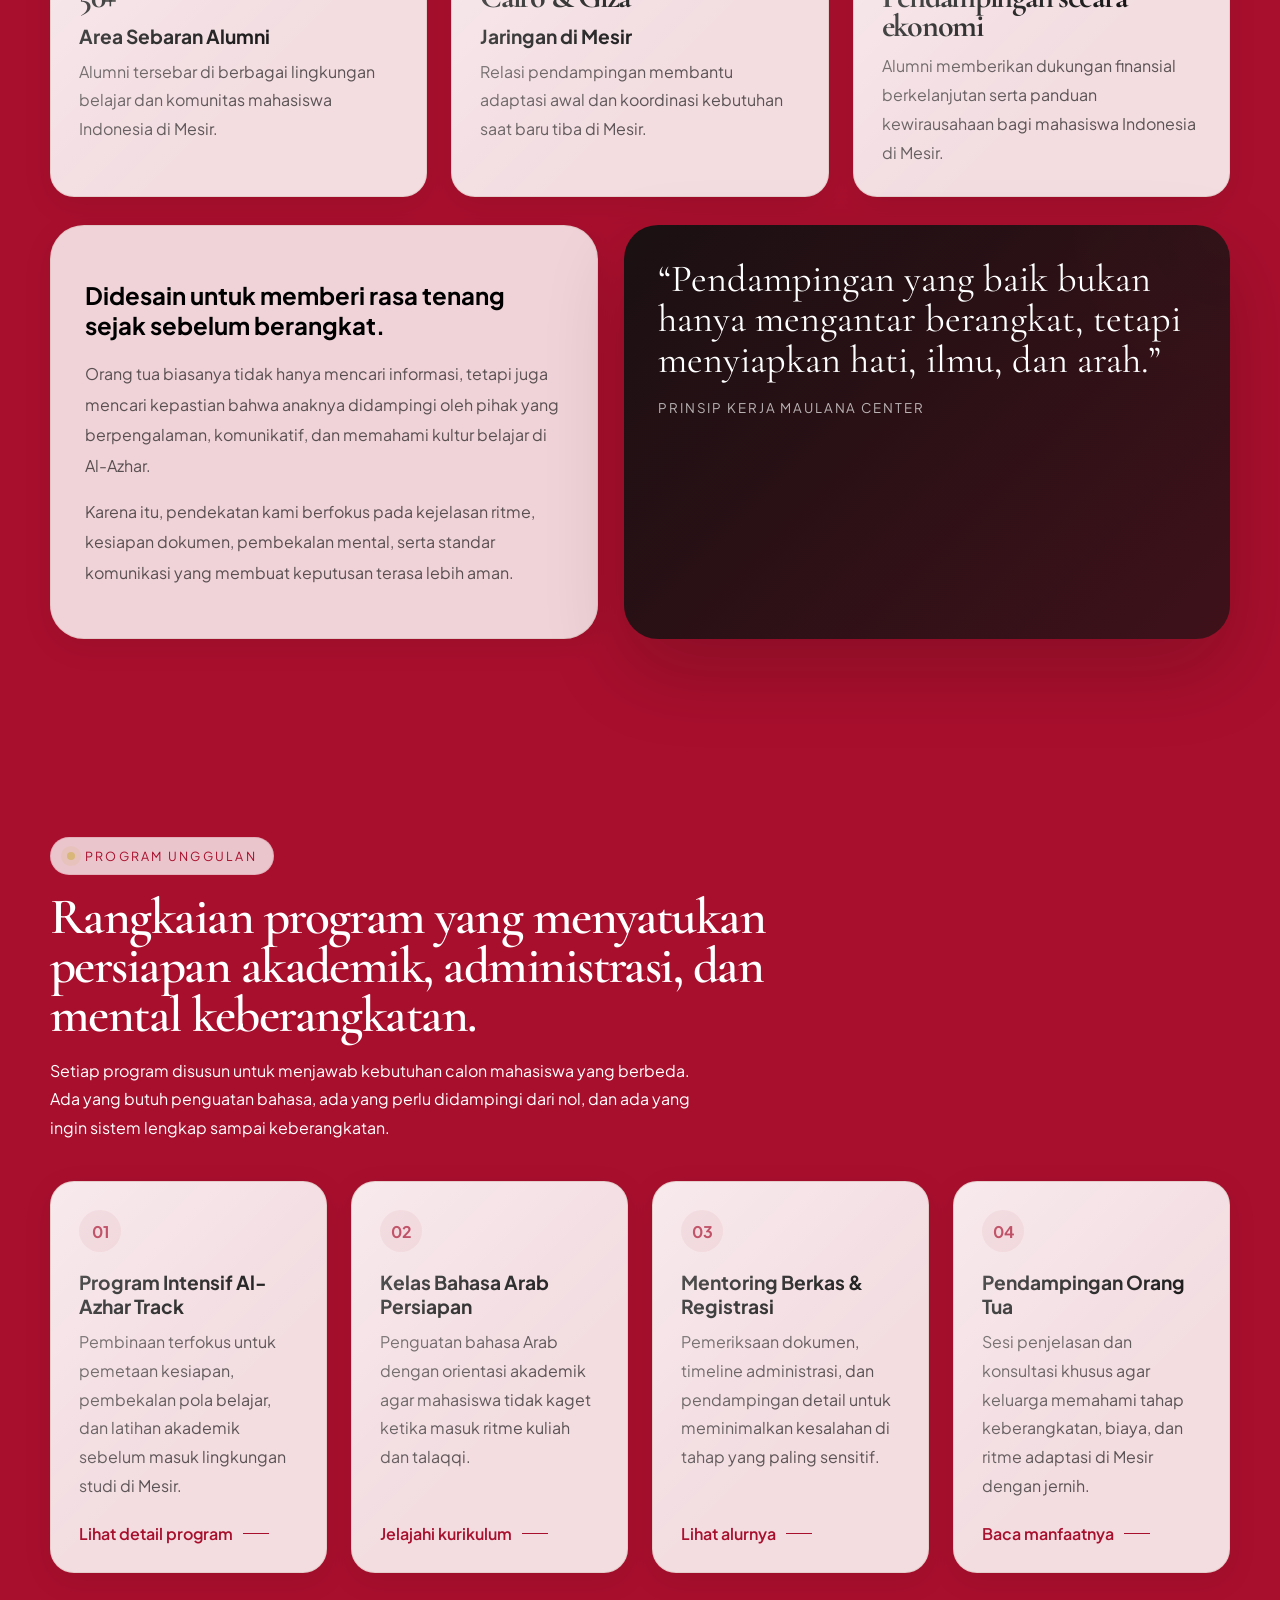
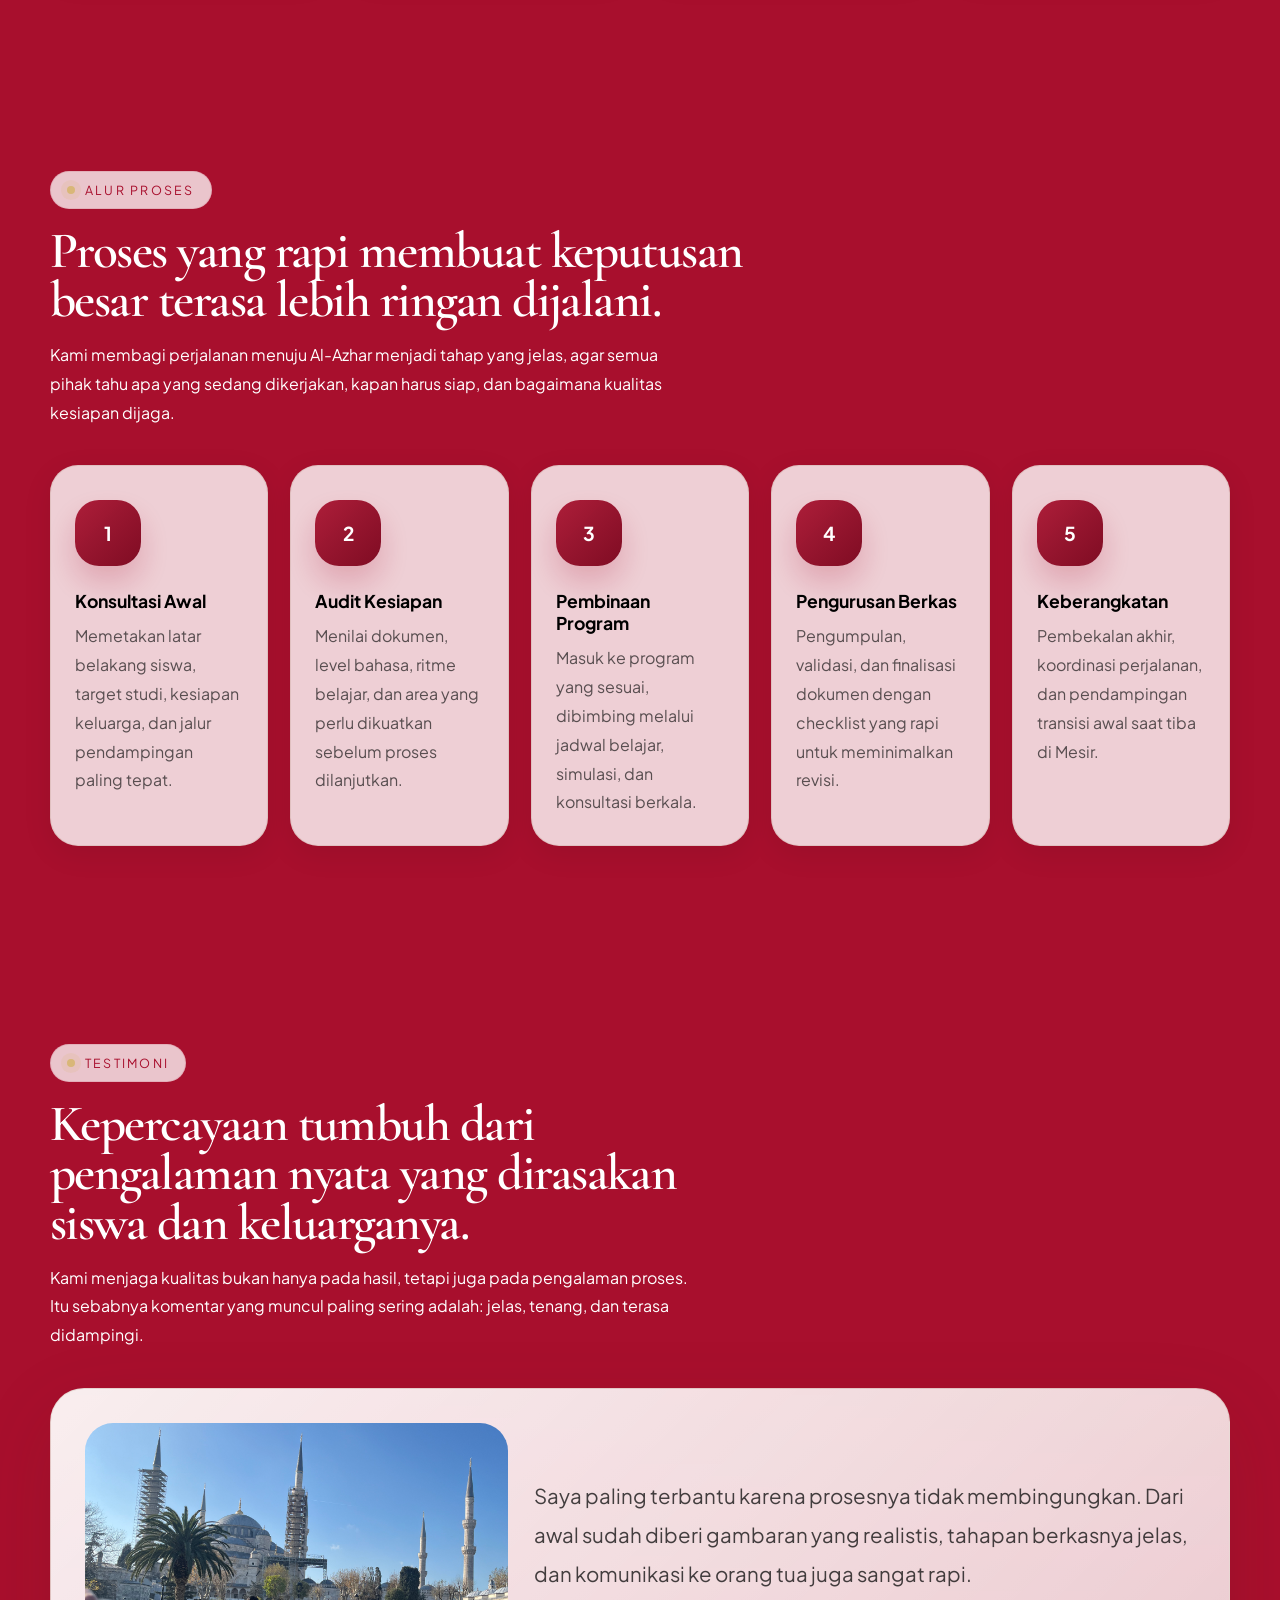
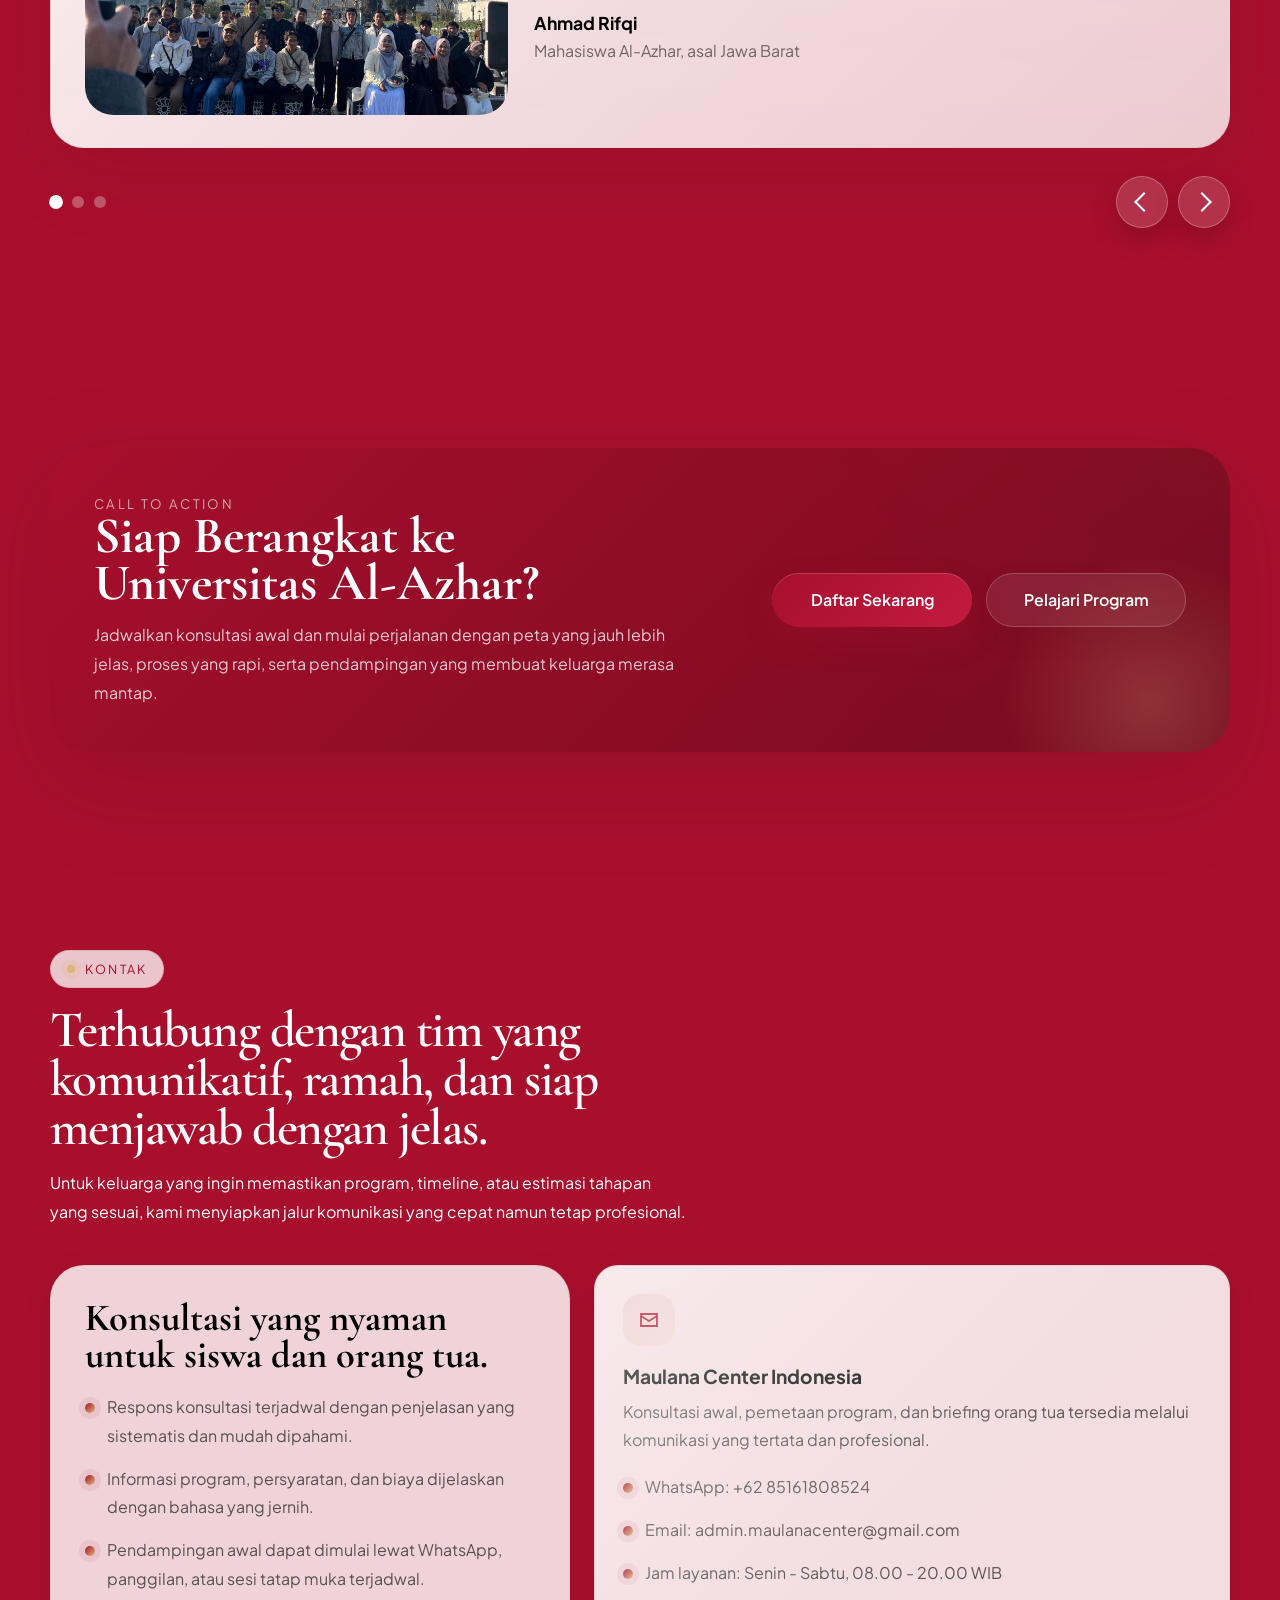
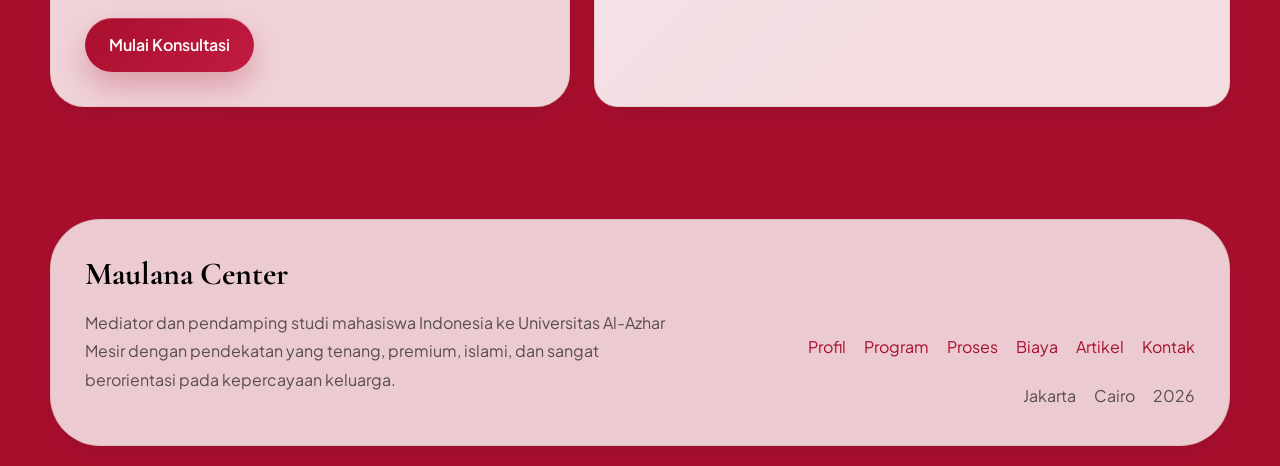
==== commit 673f2076: "Add files via upload" ====
--- a/index.html
+++ b/index.html
@@ -20,6 +20,14 @@
     content="Pendampingan mahasiswa Indonesia menuju Universitas Al-Azhar Mesir secara premium.">
   <meta property="og:image" content="https://maulanacenter.web.id/aset/ogimage.png">
   <meta name="google" content="notranslate" />
+  <script type="application/ld+json">
+    {
+      "@context": "https://schema.org",
+      "@type": "WebSite",
+      "name": "Maulana Center",
+      "url": "https://maulanacenter.web.id/"
+    }
+    </script>
 
   <link rel="preconnect" href="https://fonts.googleapis.com" />
   <link rel="preconnect" href="https://fonts.gstatic.com" crossorigin />
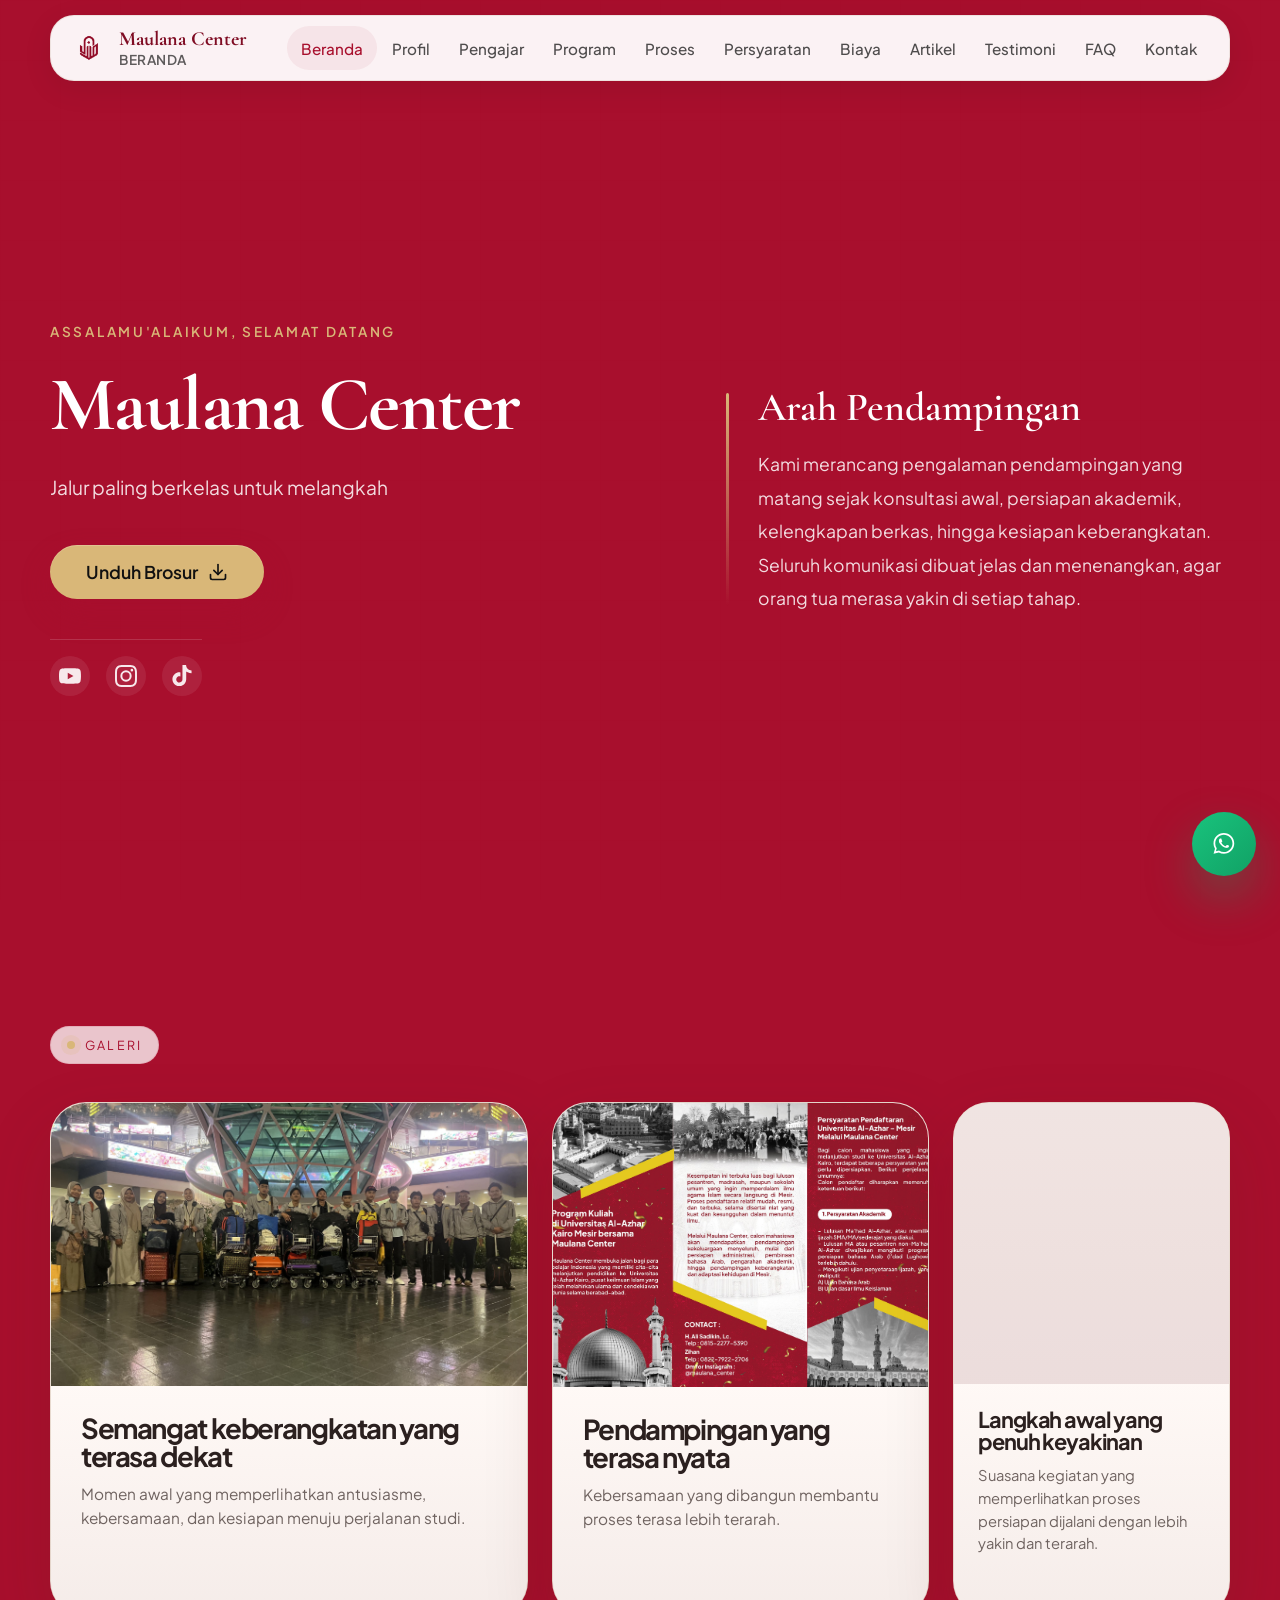
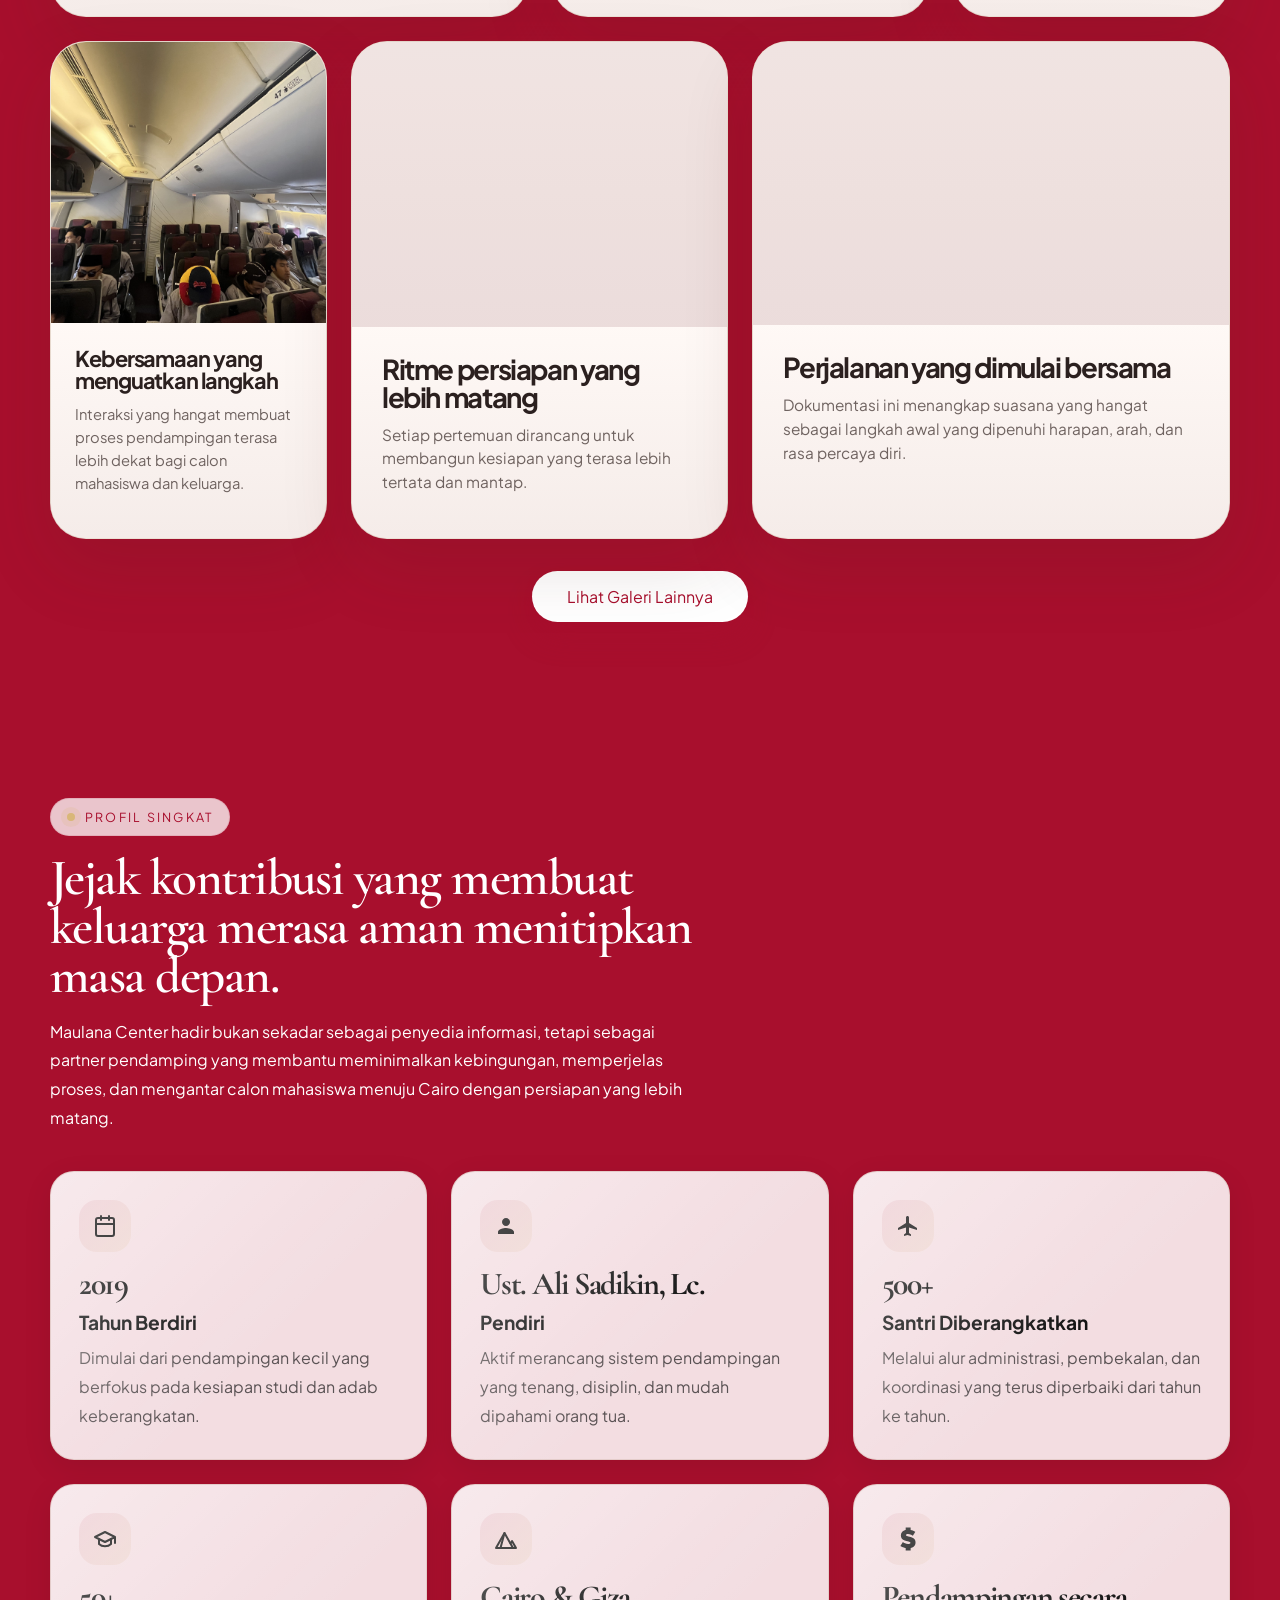
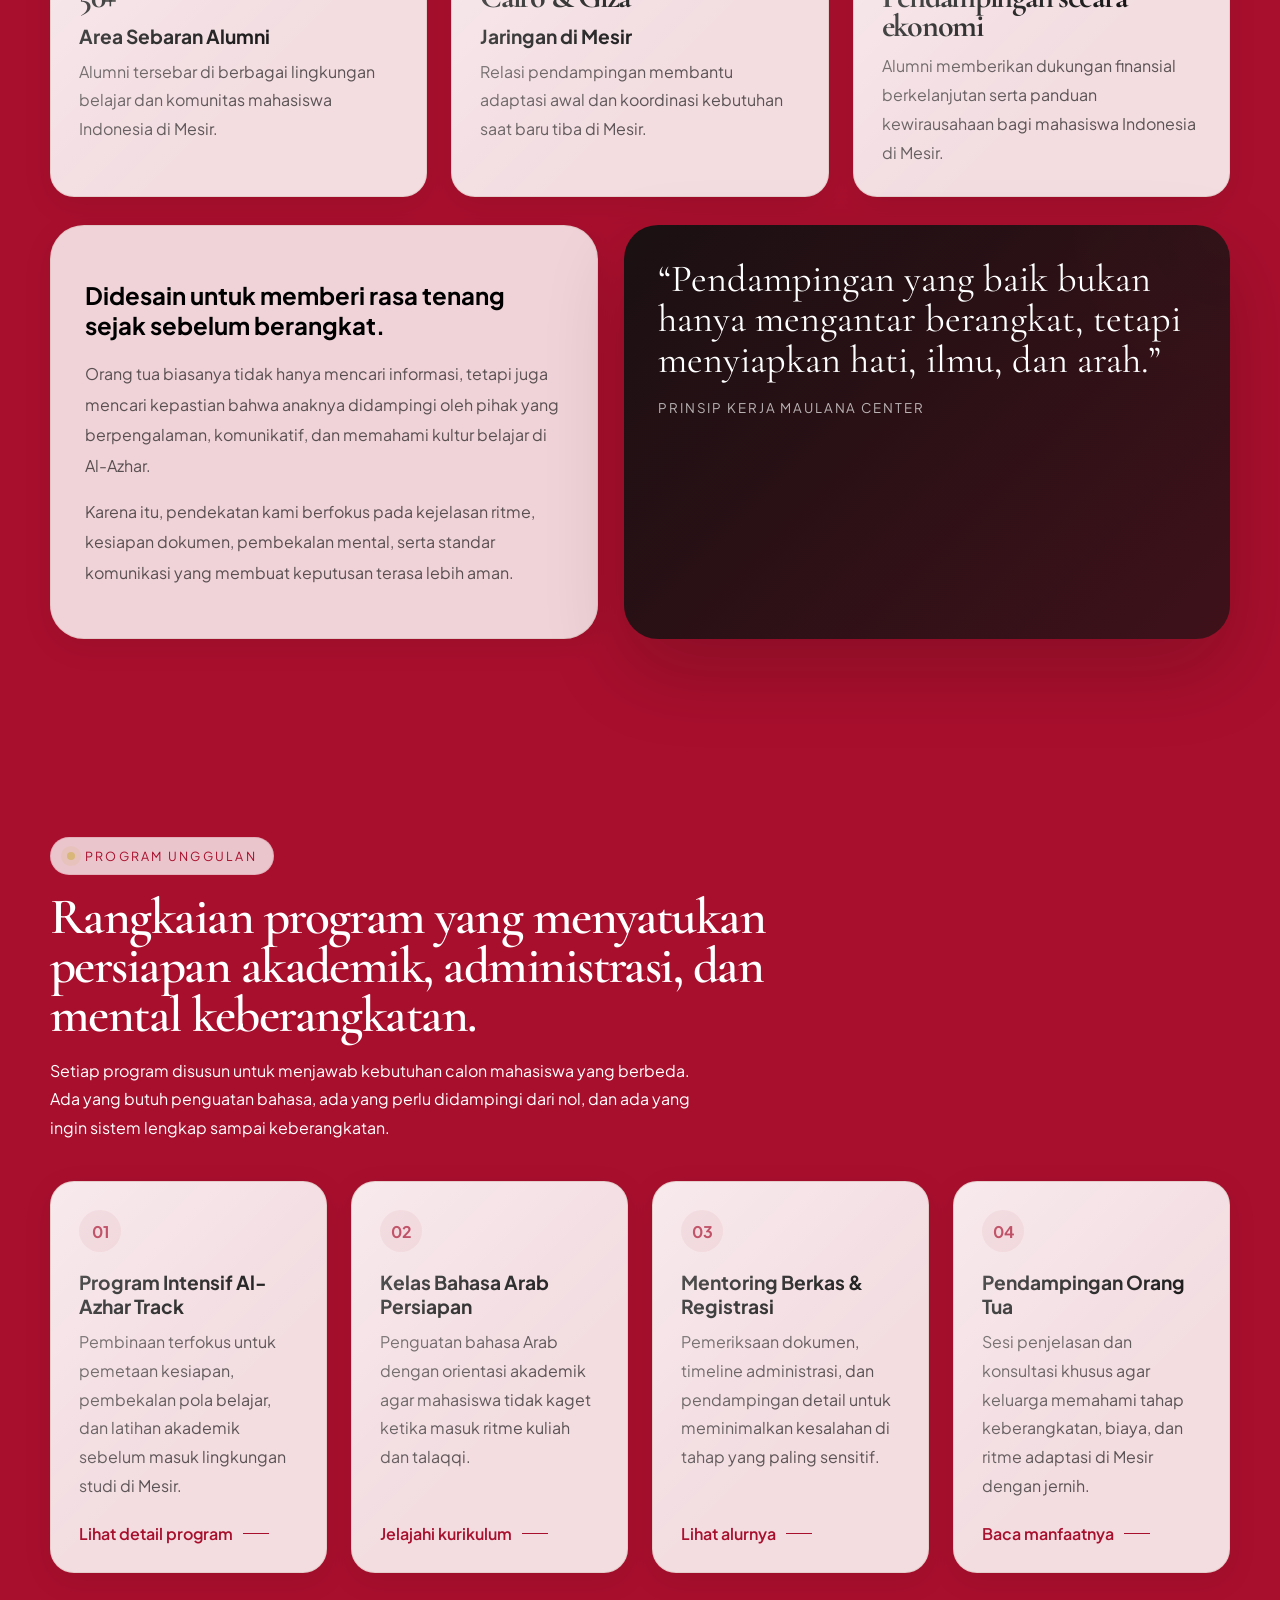
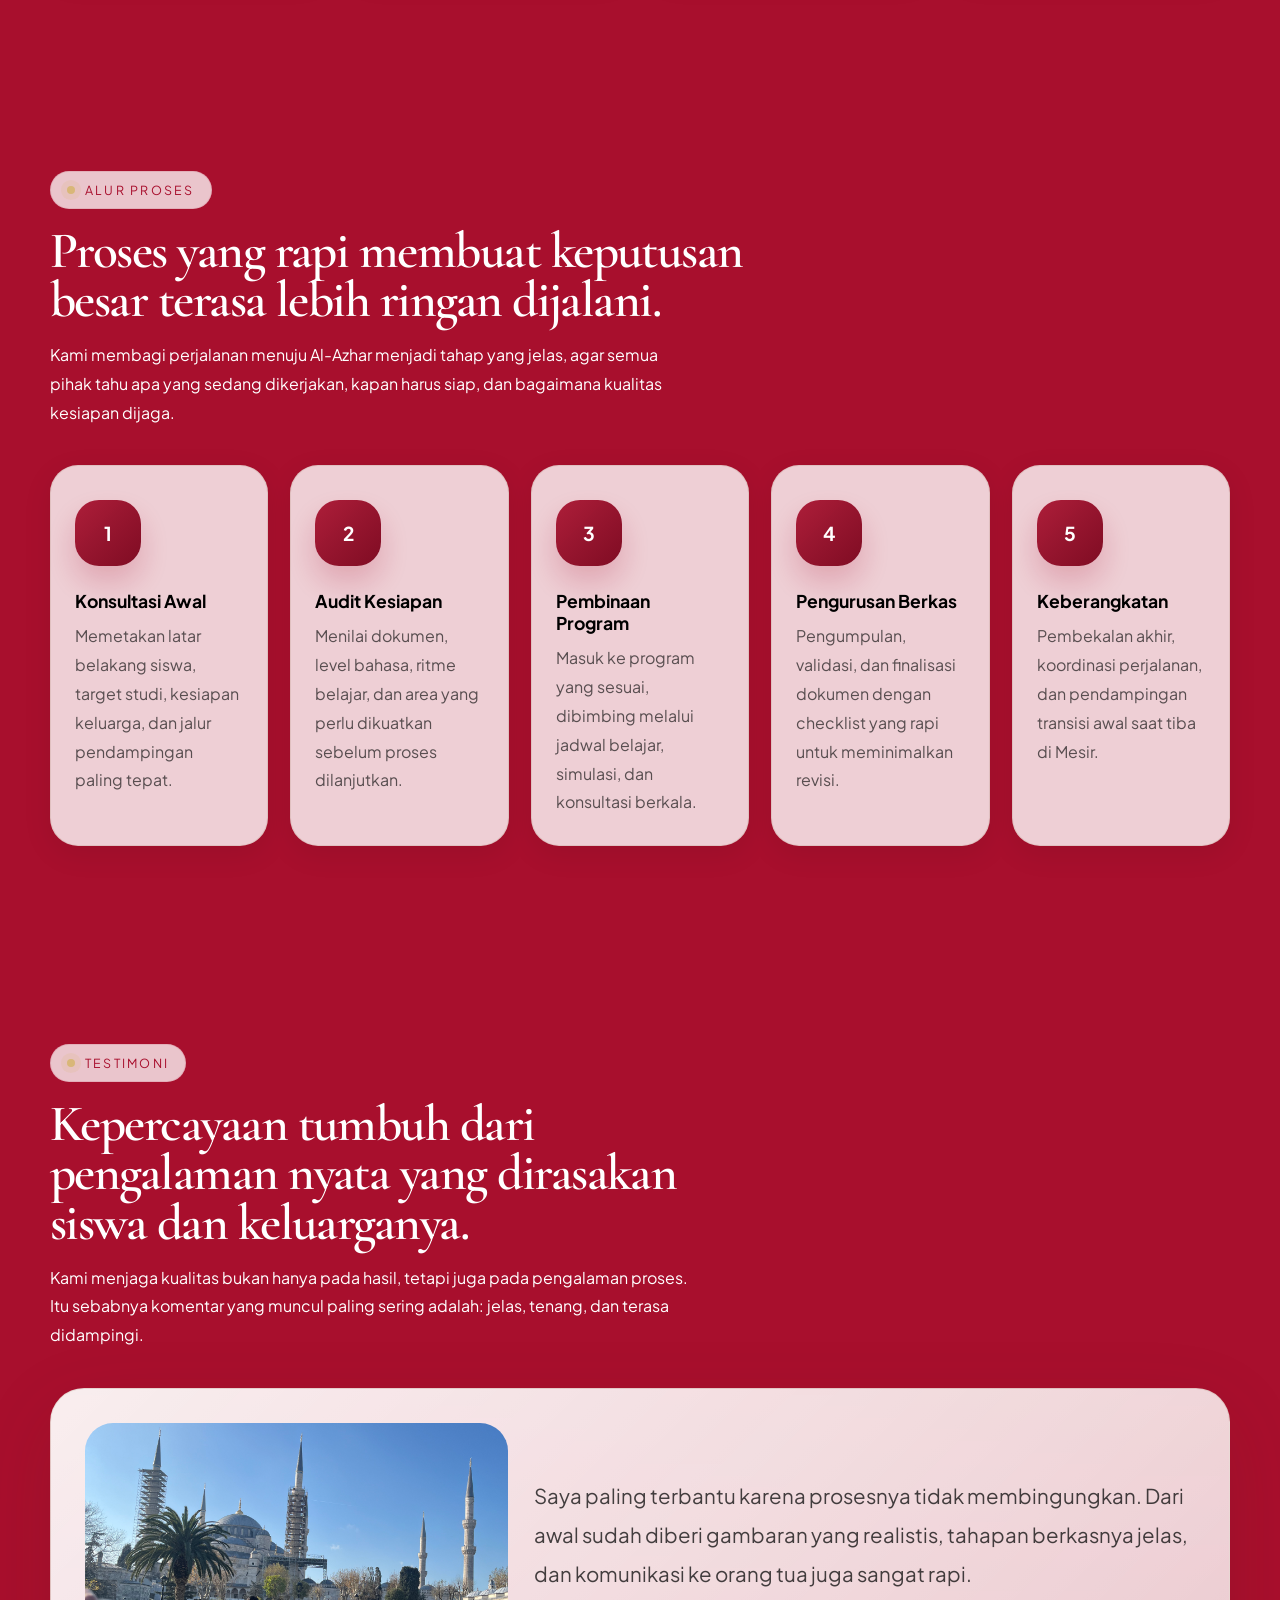
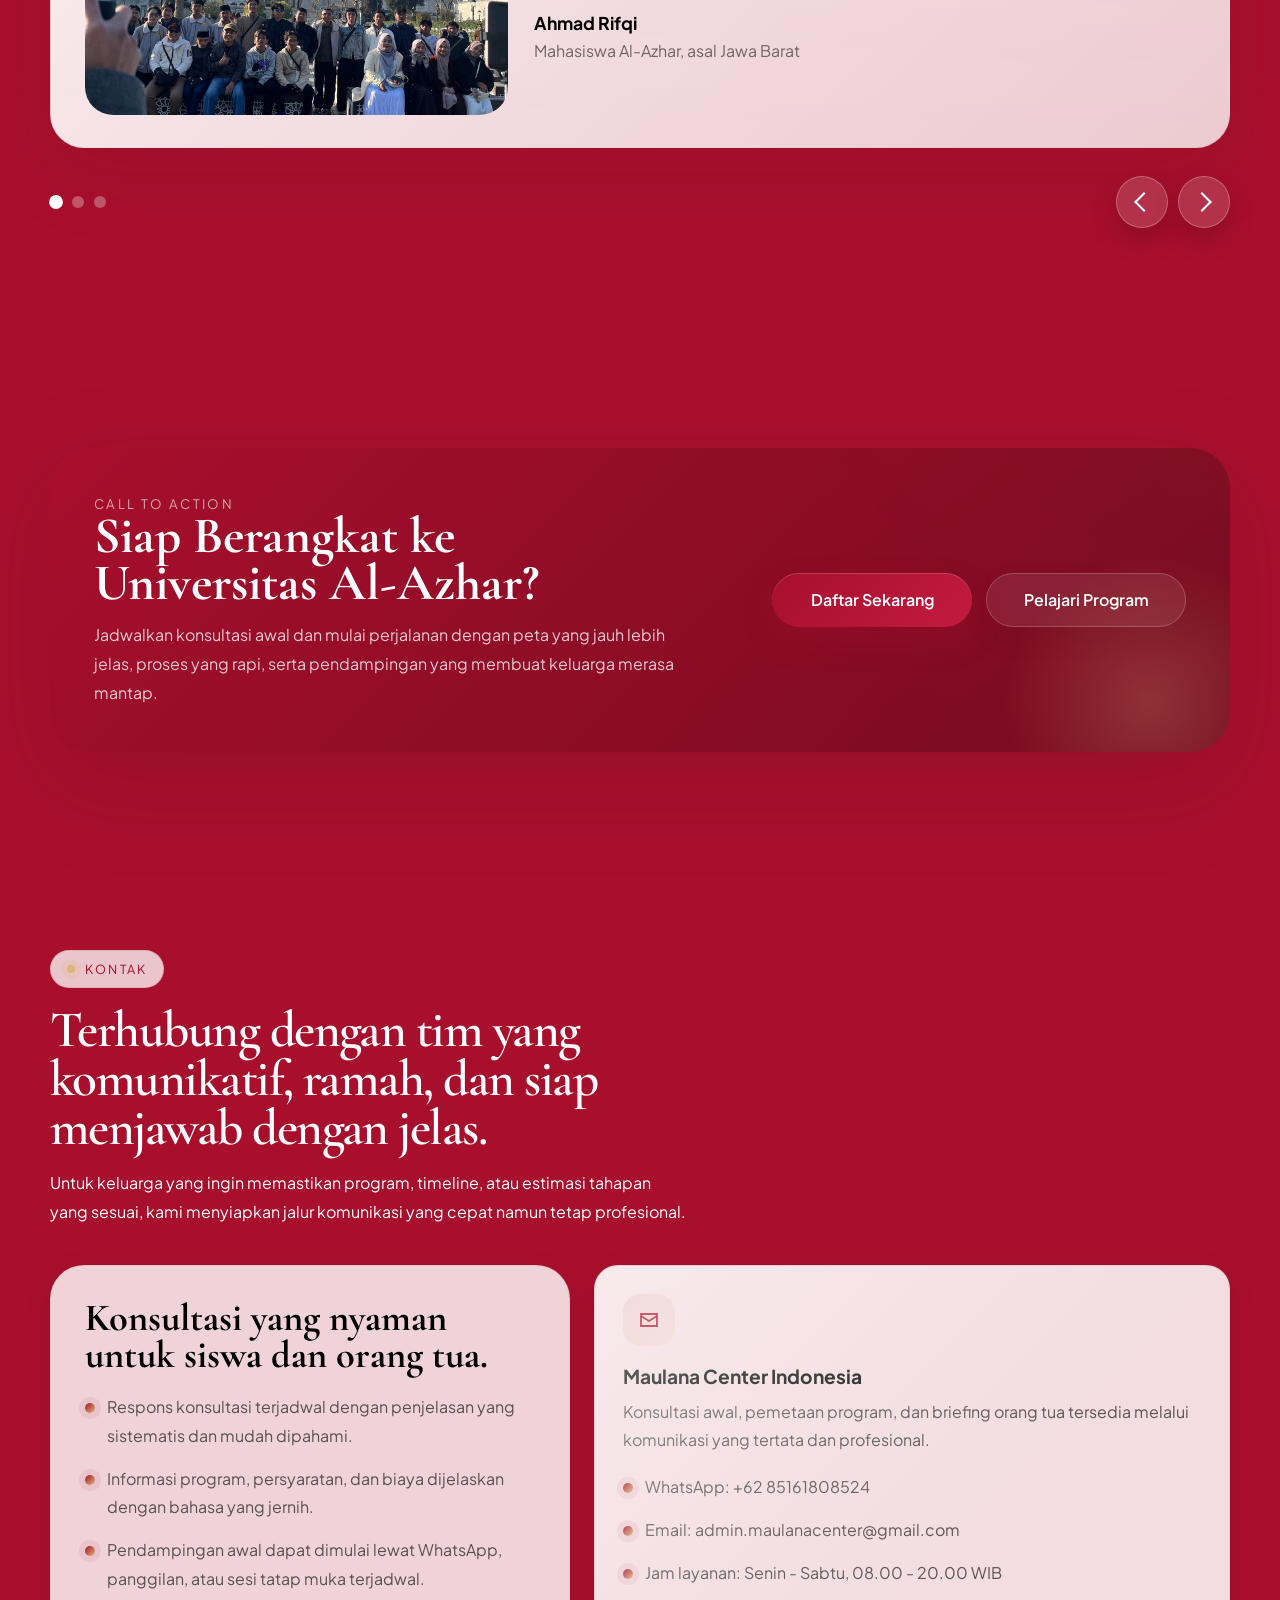
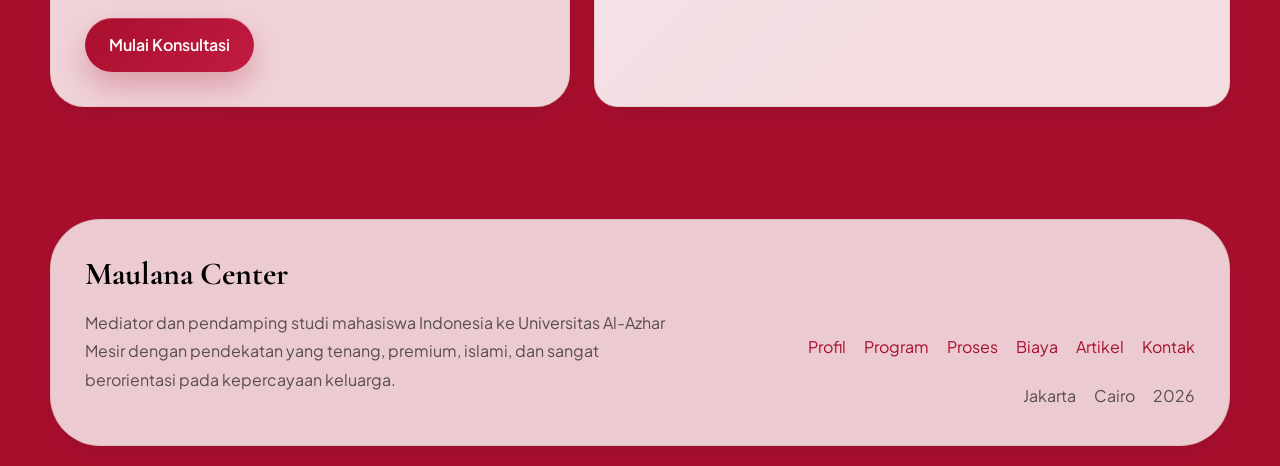
==== commit faba3c84: "Update index.html" ====
--- a/index.html
+++ b/index.html
@@ -5,6 +5,7 @@
   <meta charset="UTF-8" />
   <meta name="viewport" content="width=device-width, initial-scale=1.0" />
 
+  <meta property="og:site_name" content="Maulana Center">
   <title>Maulana Center | Mediator Studi Mahasiswa ke Universitas Al-Azhar Mesir</title>
   <meta name="description"
     content="Maulana Center adalah lembaga pendampingan pendidikan internasional yang didirikan dan dipimpin langsung oleh H. Ali Sadikin, Lc. Lembaga ini didirikan untuk membimbing mahasiswa menuju perguruan tinggi di Mesir dengan fokus pada kesiapan akademik, adab, dan keteguhan mental" />
@@ -4595,4 +4596,4 @@
     </a>
 </body>
 
-</html>+</html>
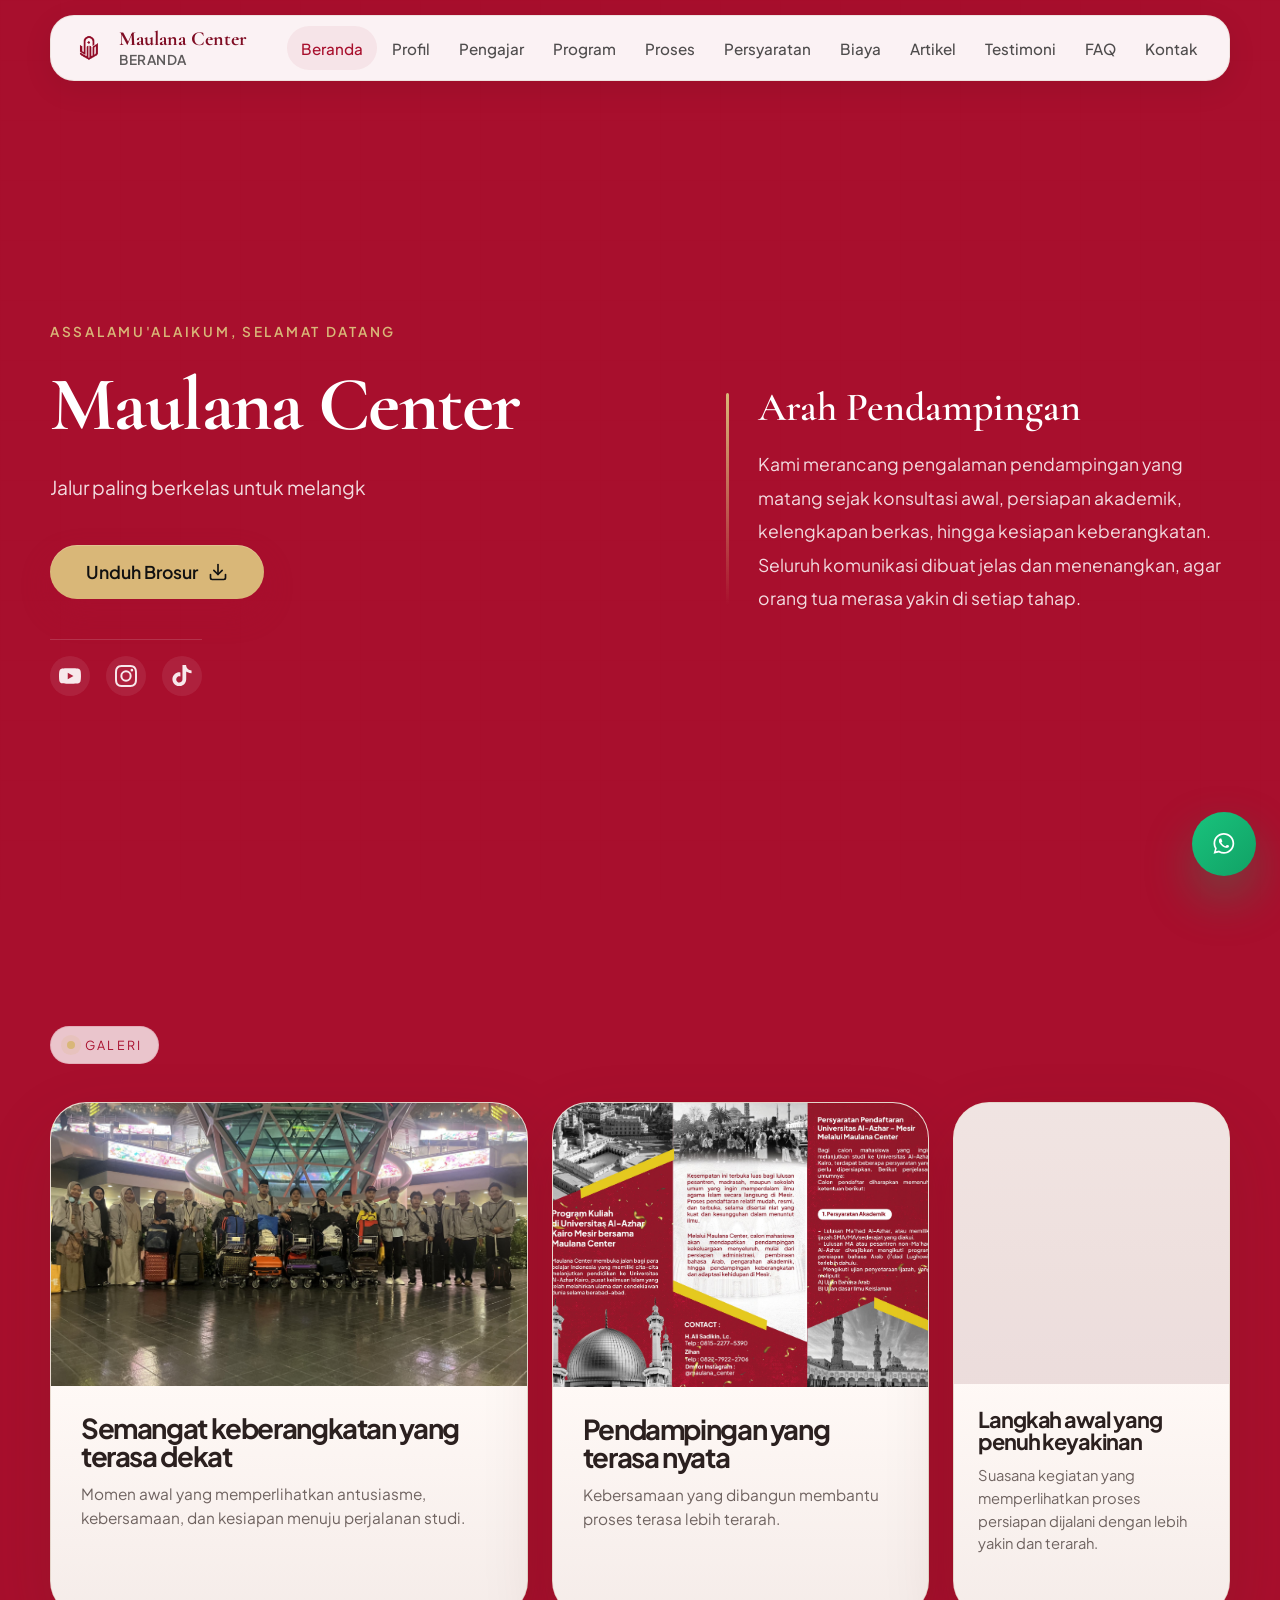
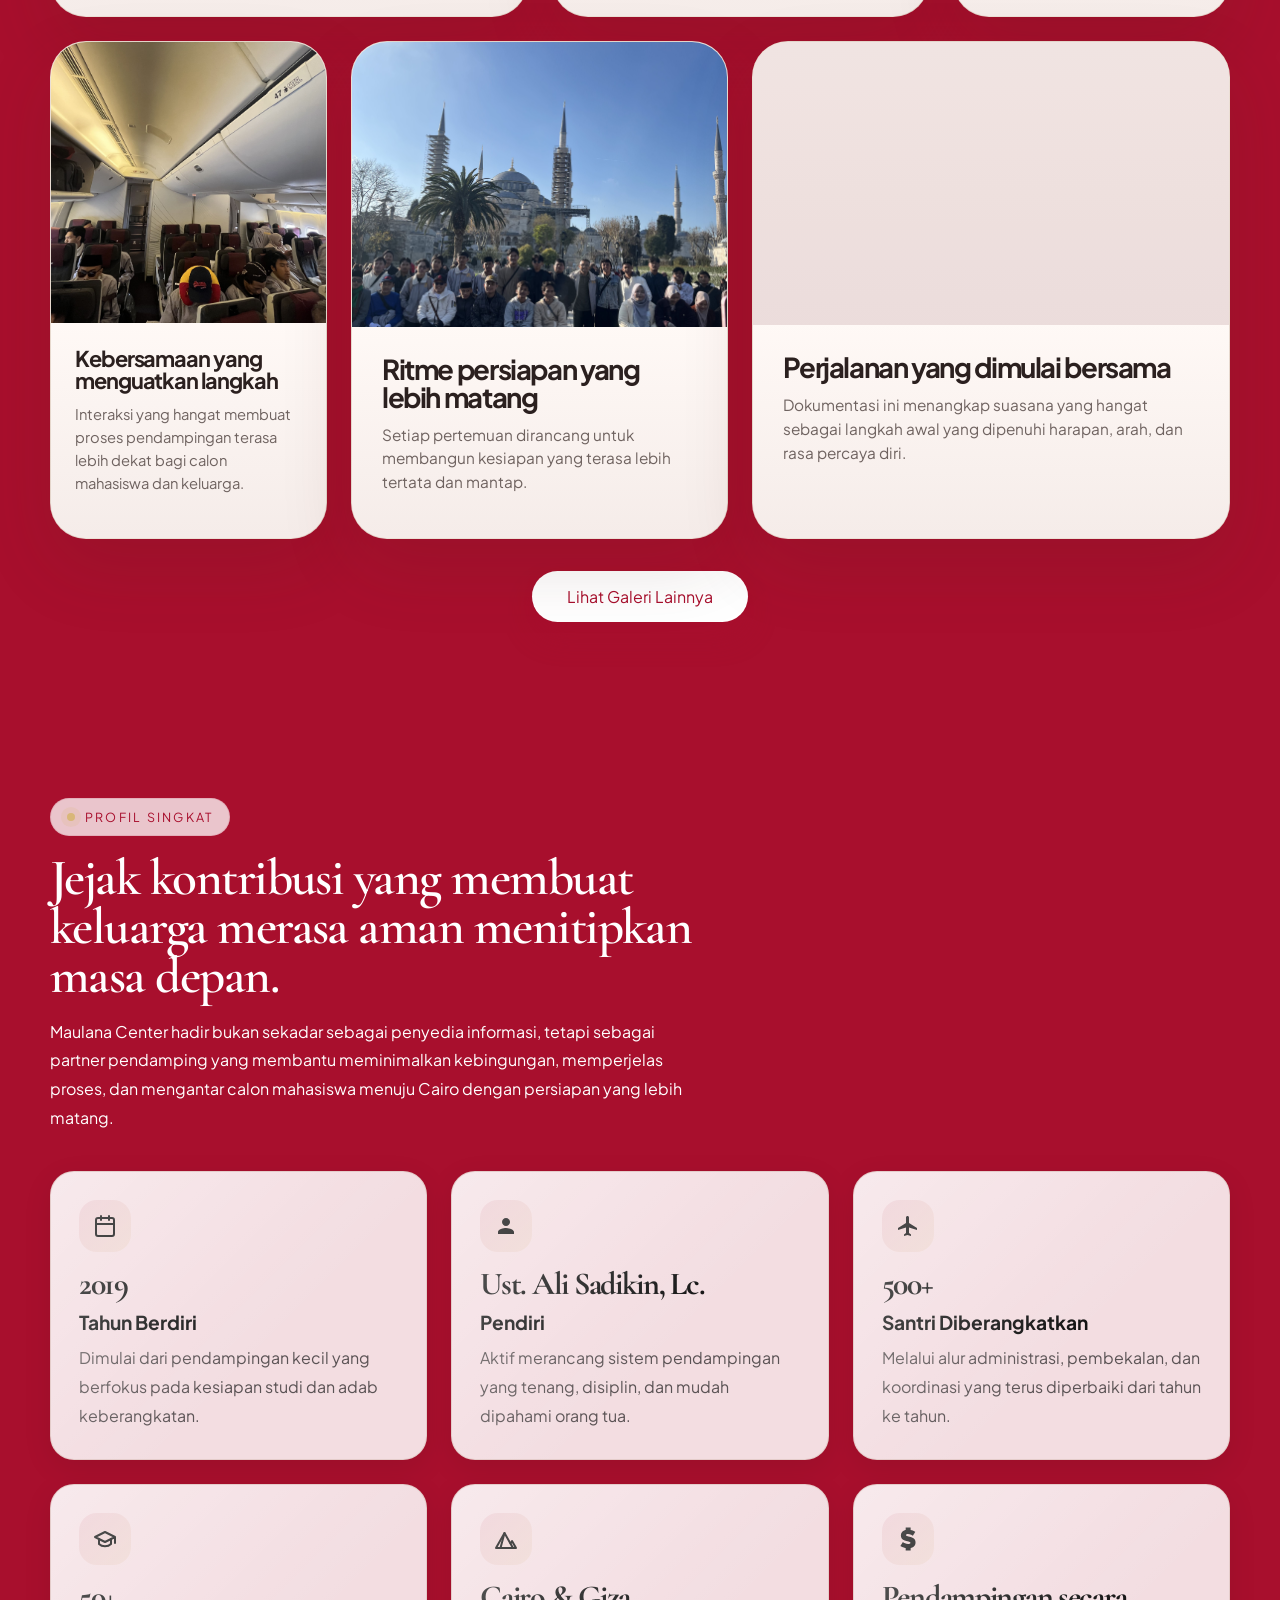
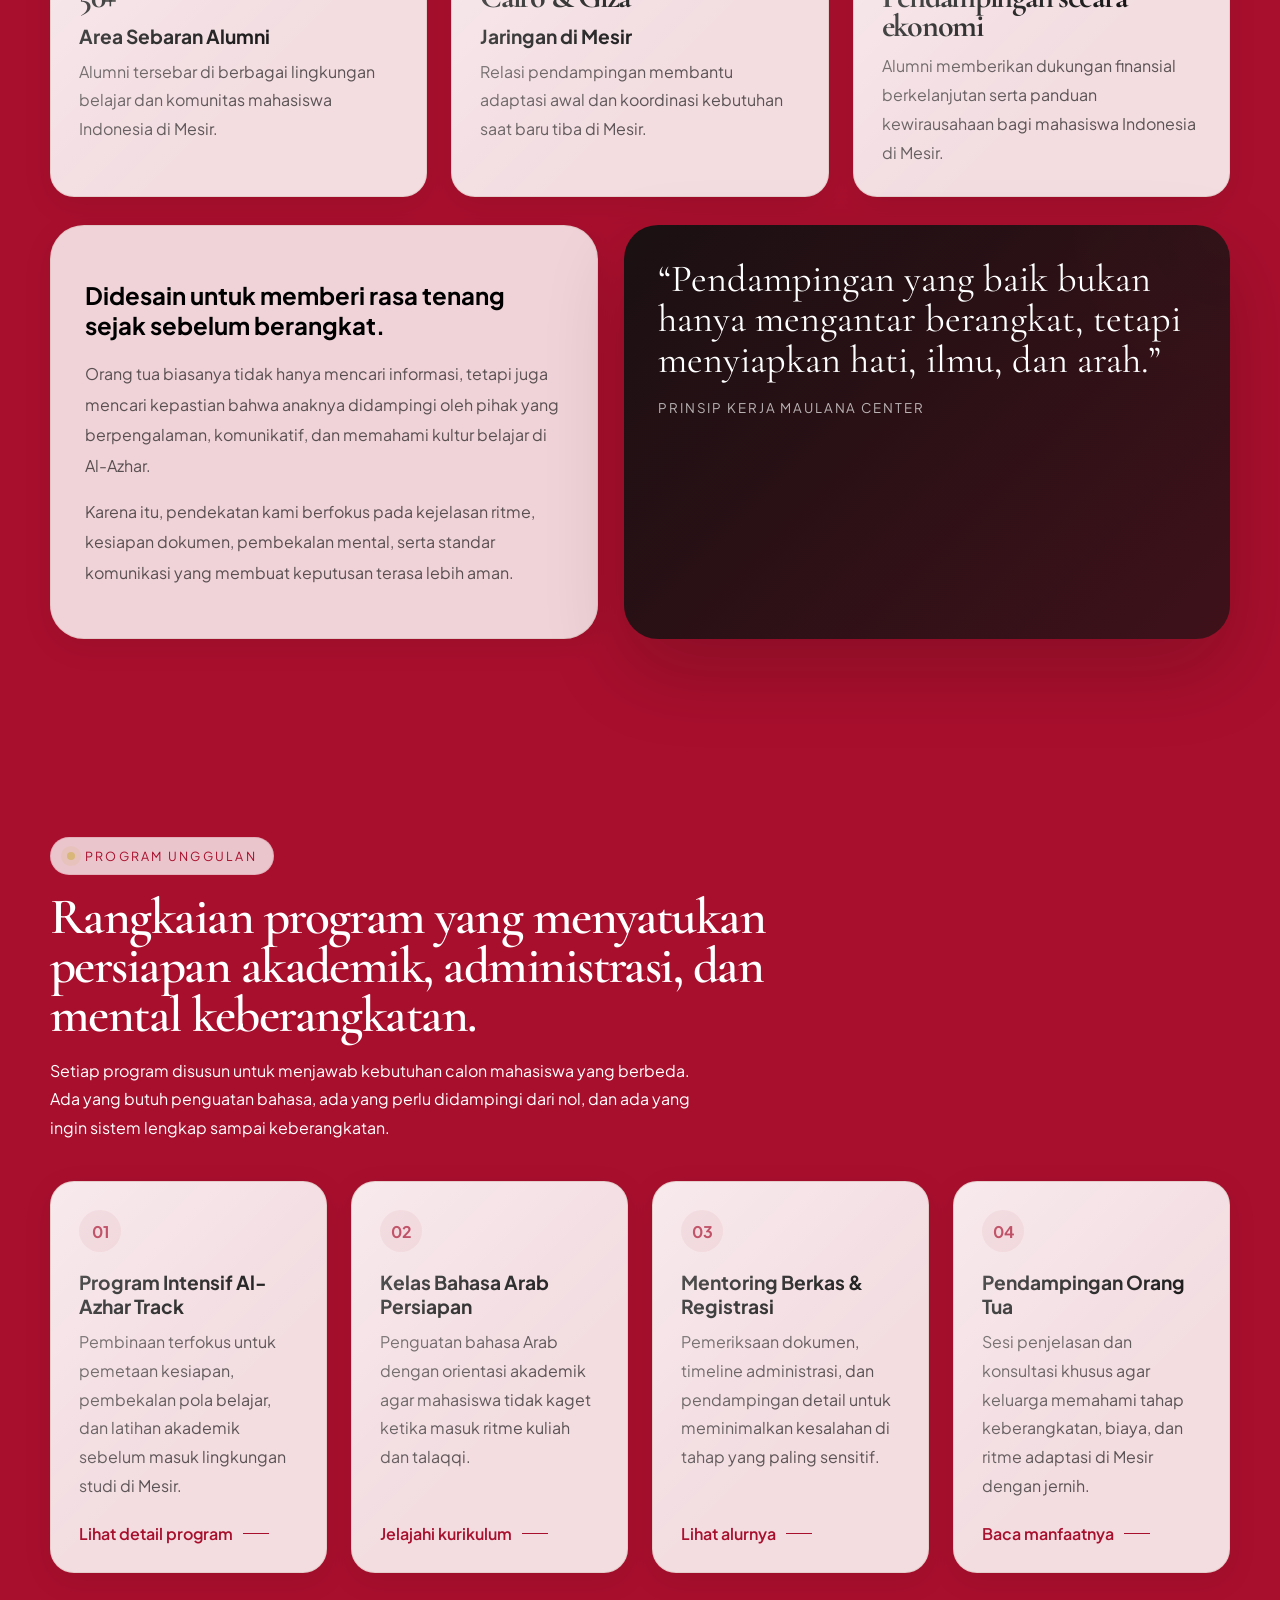
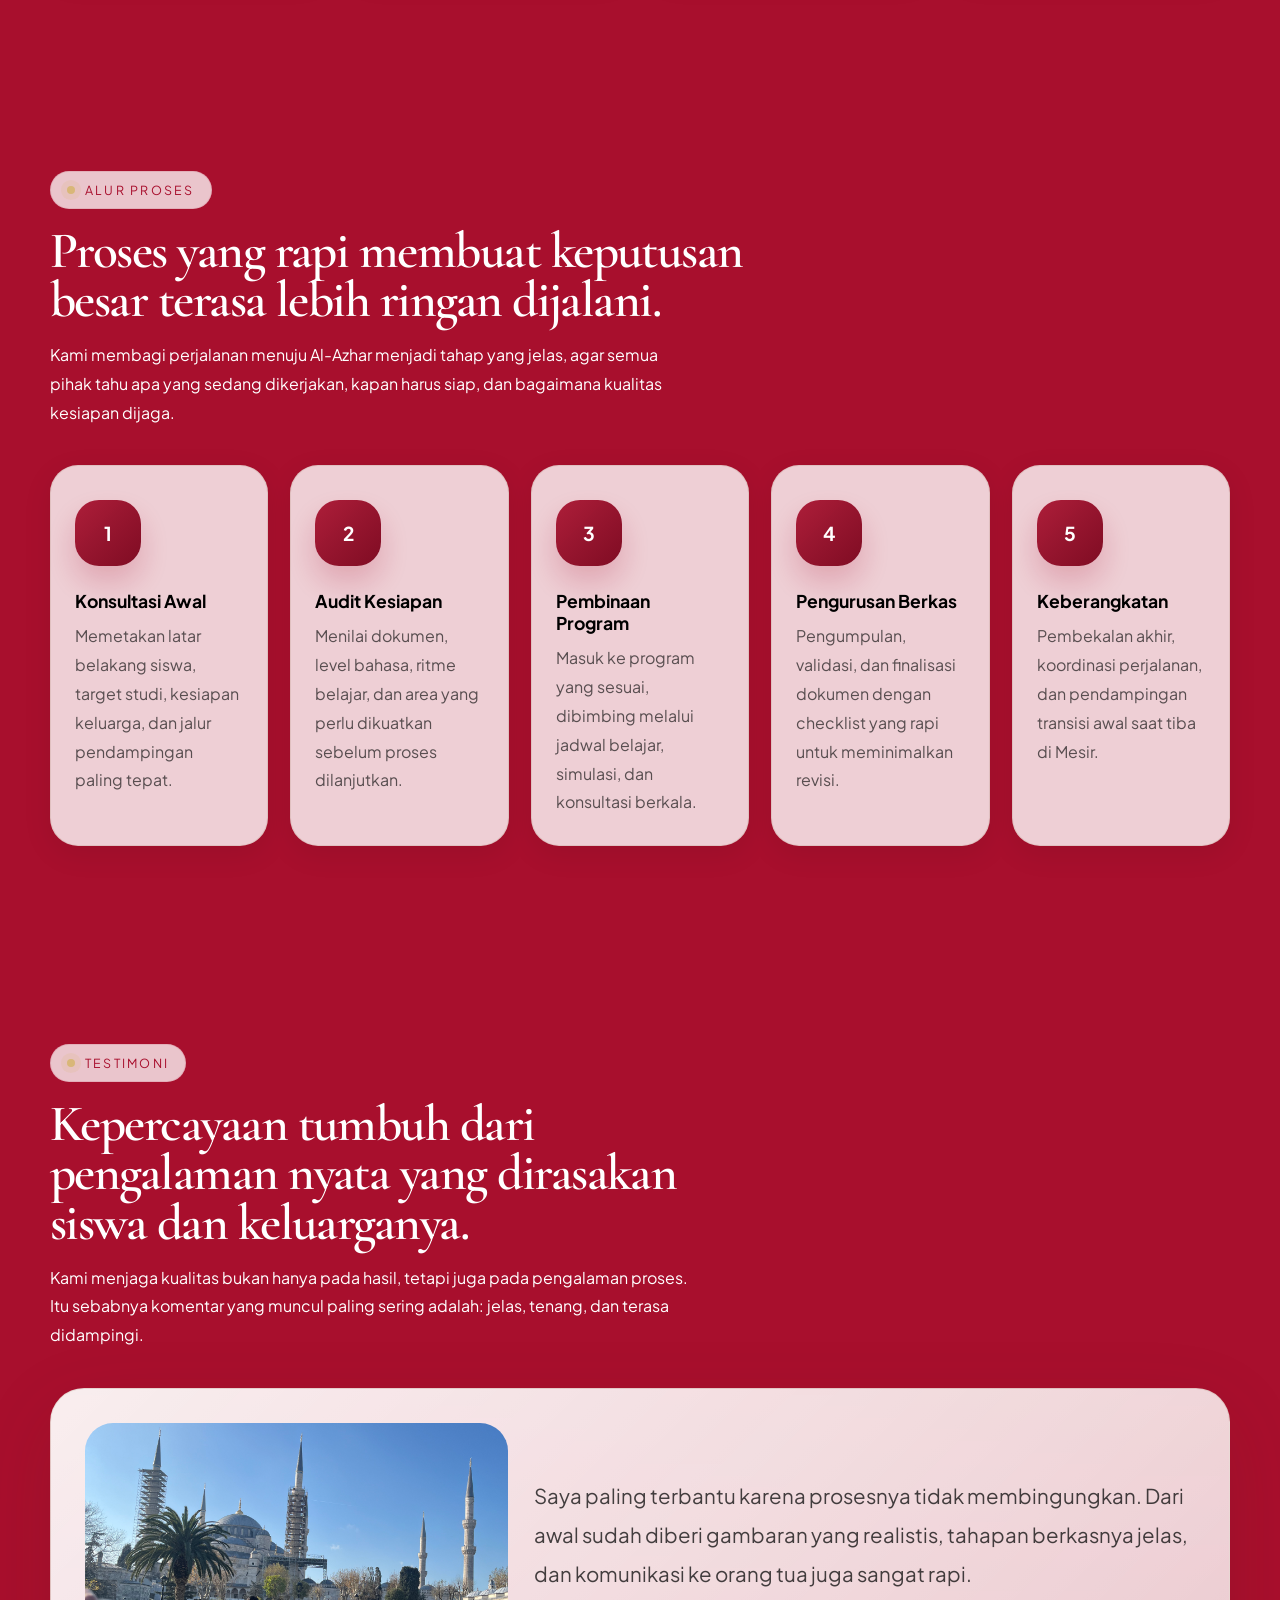
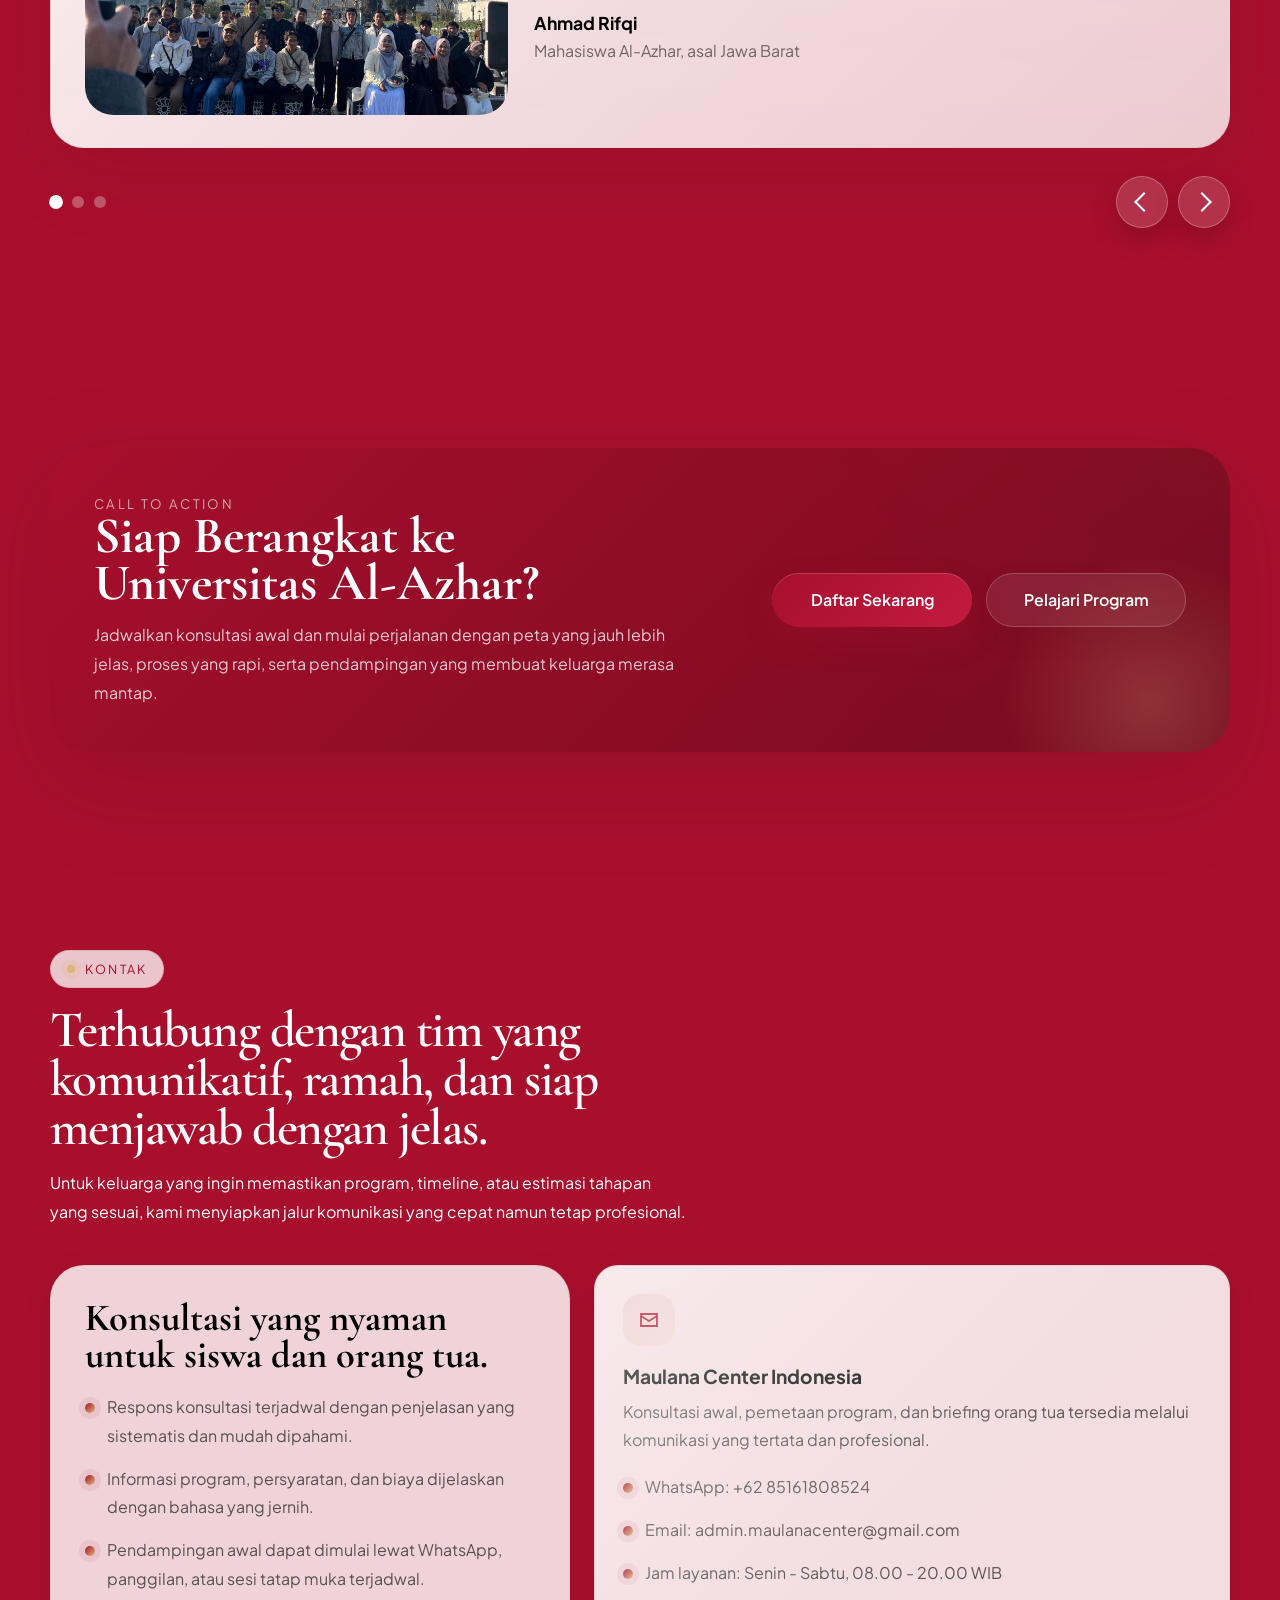
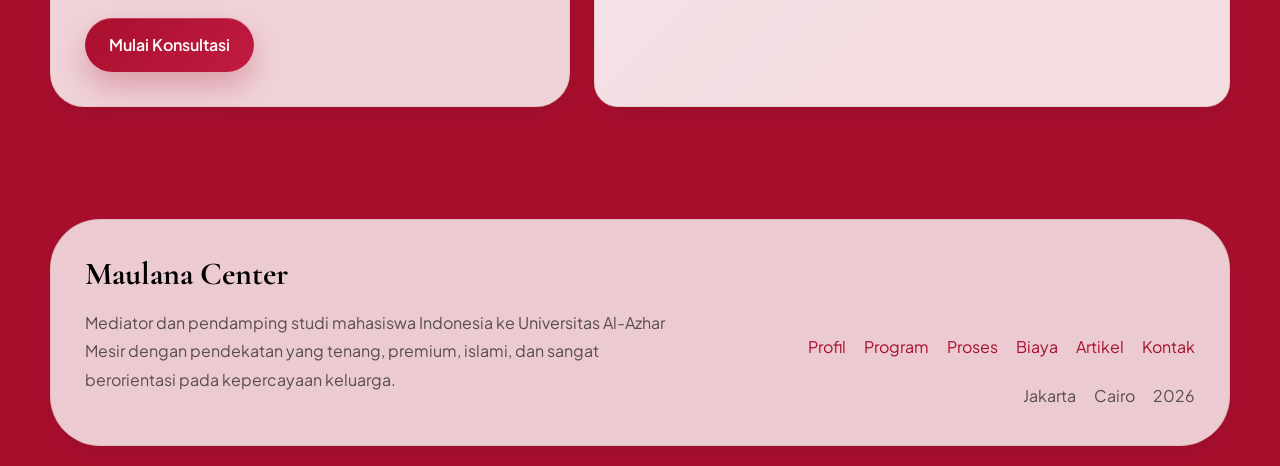
==== commit 0fdc232c: "Update index.html" ====
--- a/index.html
+++ b/index.html
@@ -21,15 +21,7 @@
     content="Pendampingan mahasiswa Indonesia menuju Universitas Al-Azhar Mesir secara premium.">
   <meta property="og:image" content="https://maulanacenter.web.id/aset/ogimage.png">
   <meta name="google" content="notranslate" />
-  <script type="application/ld+json">
-    {
-      "@context": "https://schema.org",
-      "@type": "WebSite",
-      "name": "Maulana Center",
-      "url": "https://maulanacenter.web.id/"
-    }
-    </script>
-
+  
   <link rel="preconnect" href="https://fonts.googleapis.com" />
   <link rel="preconnect" href="https://fonts.gstatic.com" crossorigin />
   <link
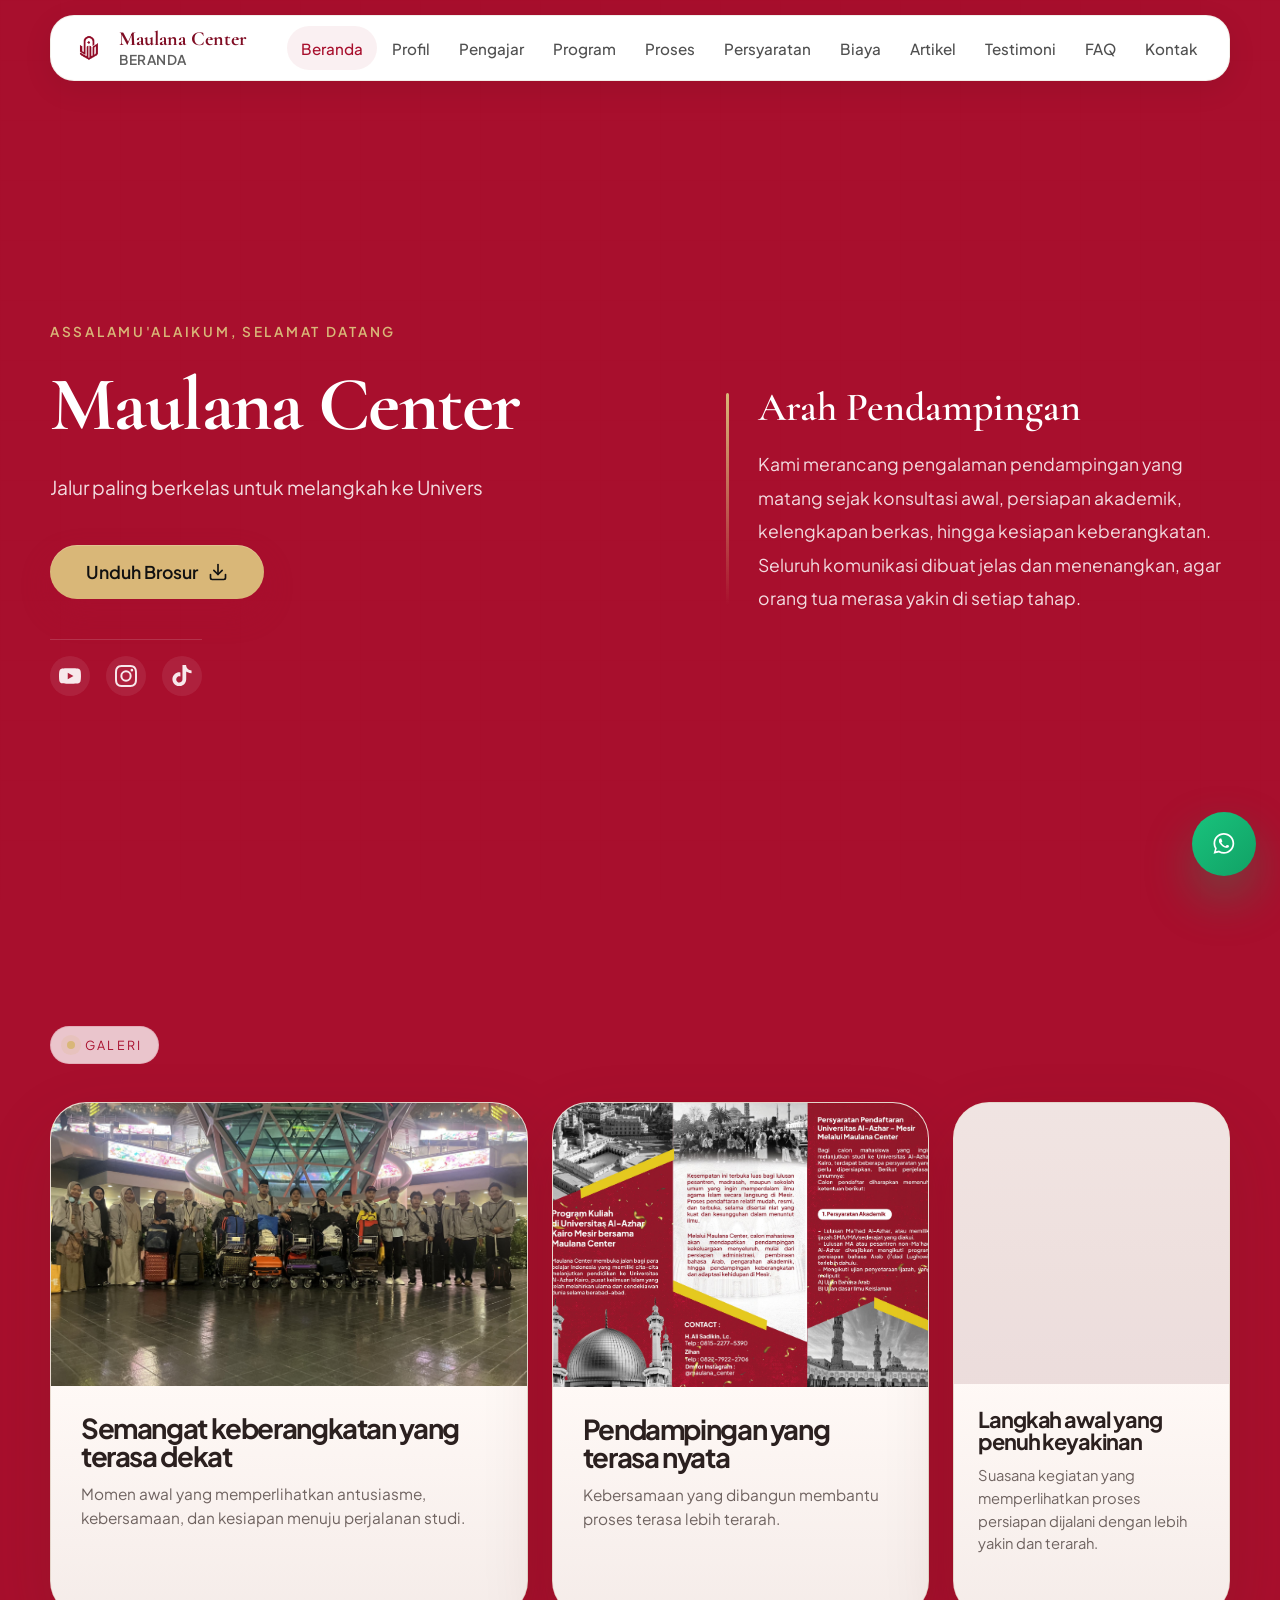
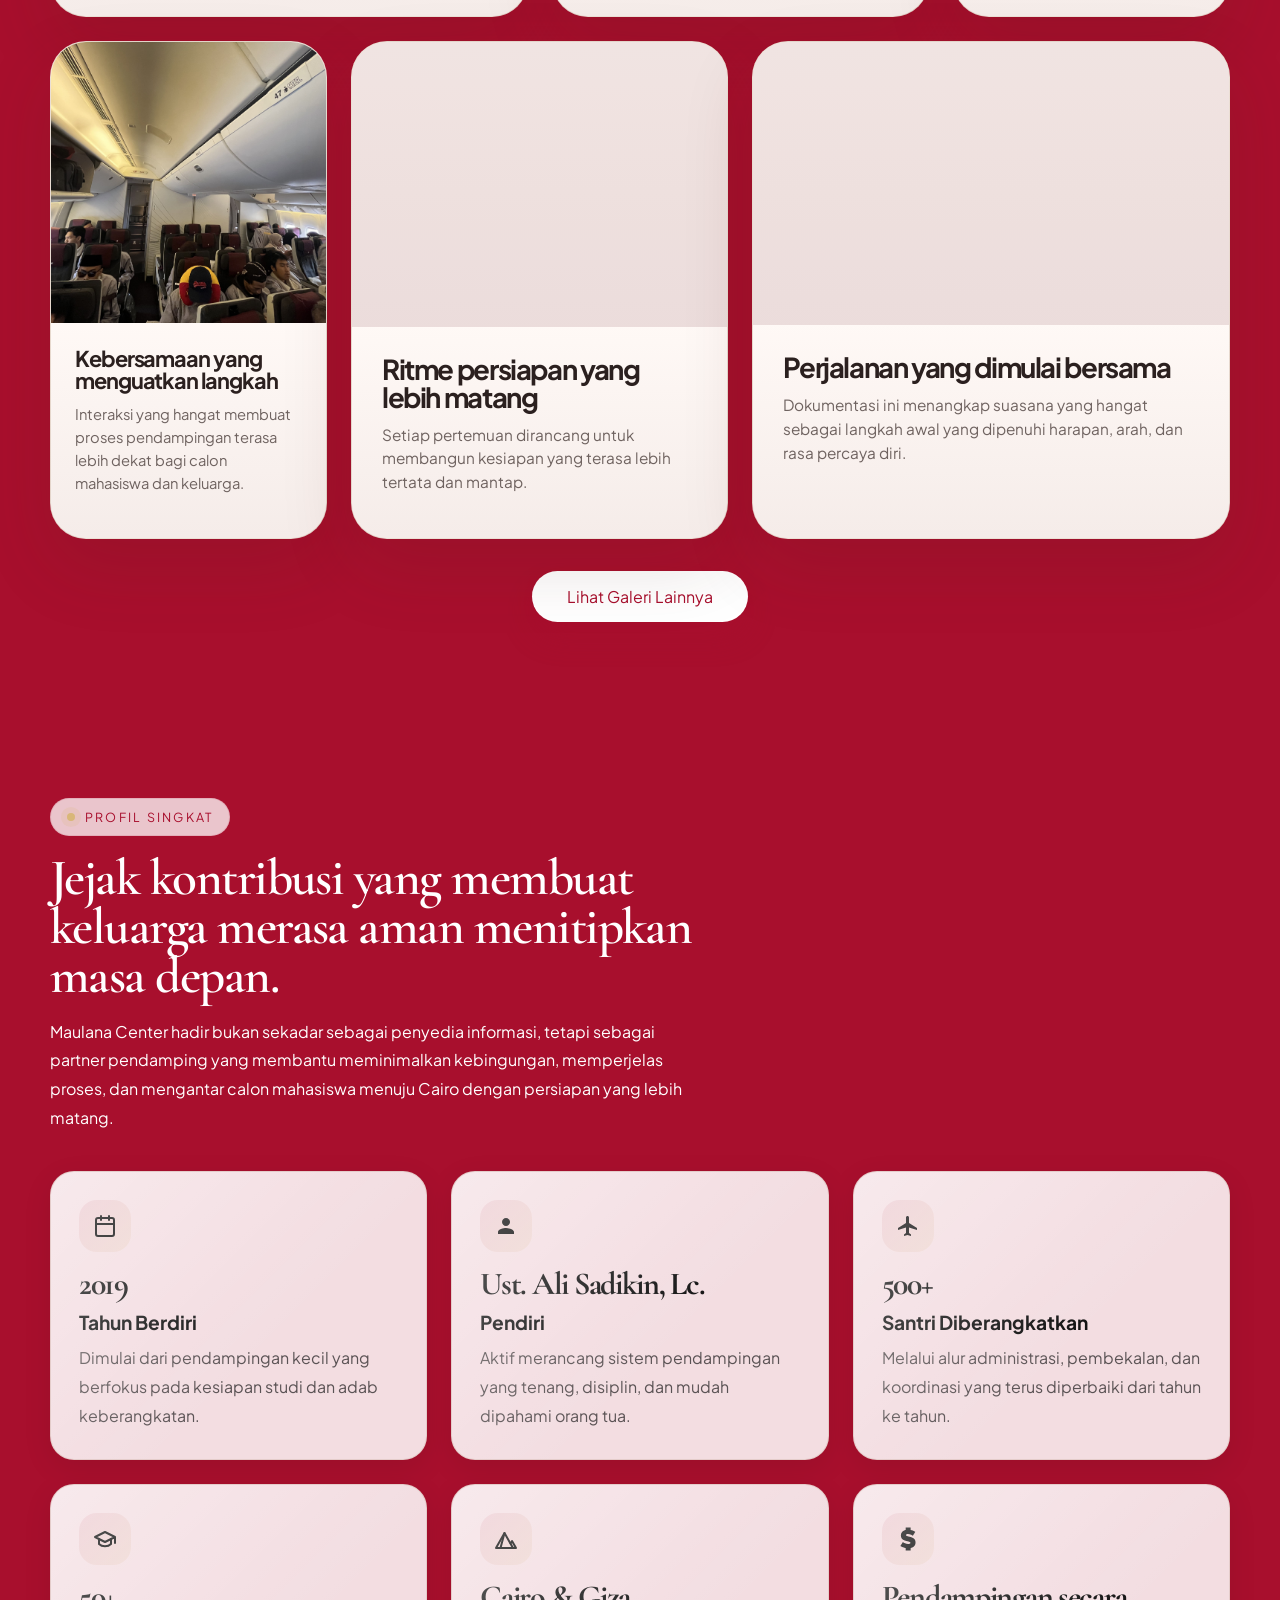
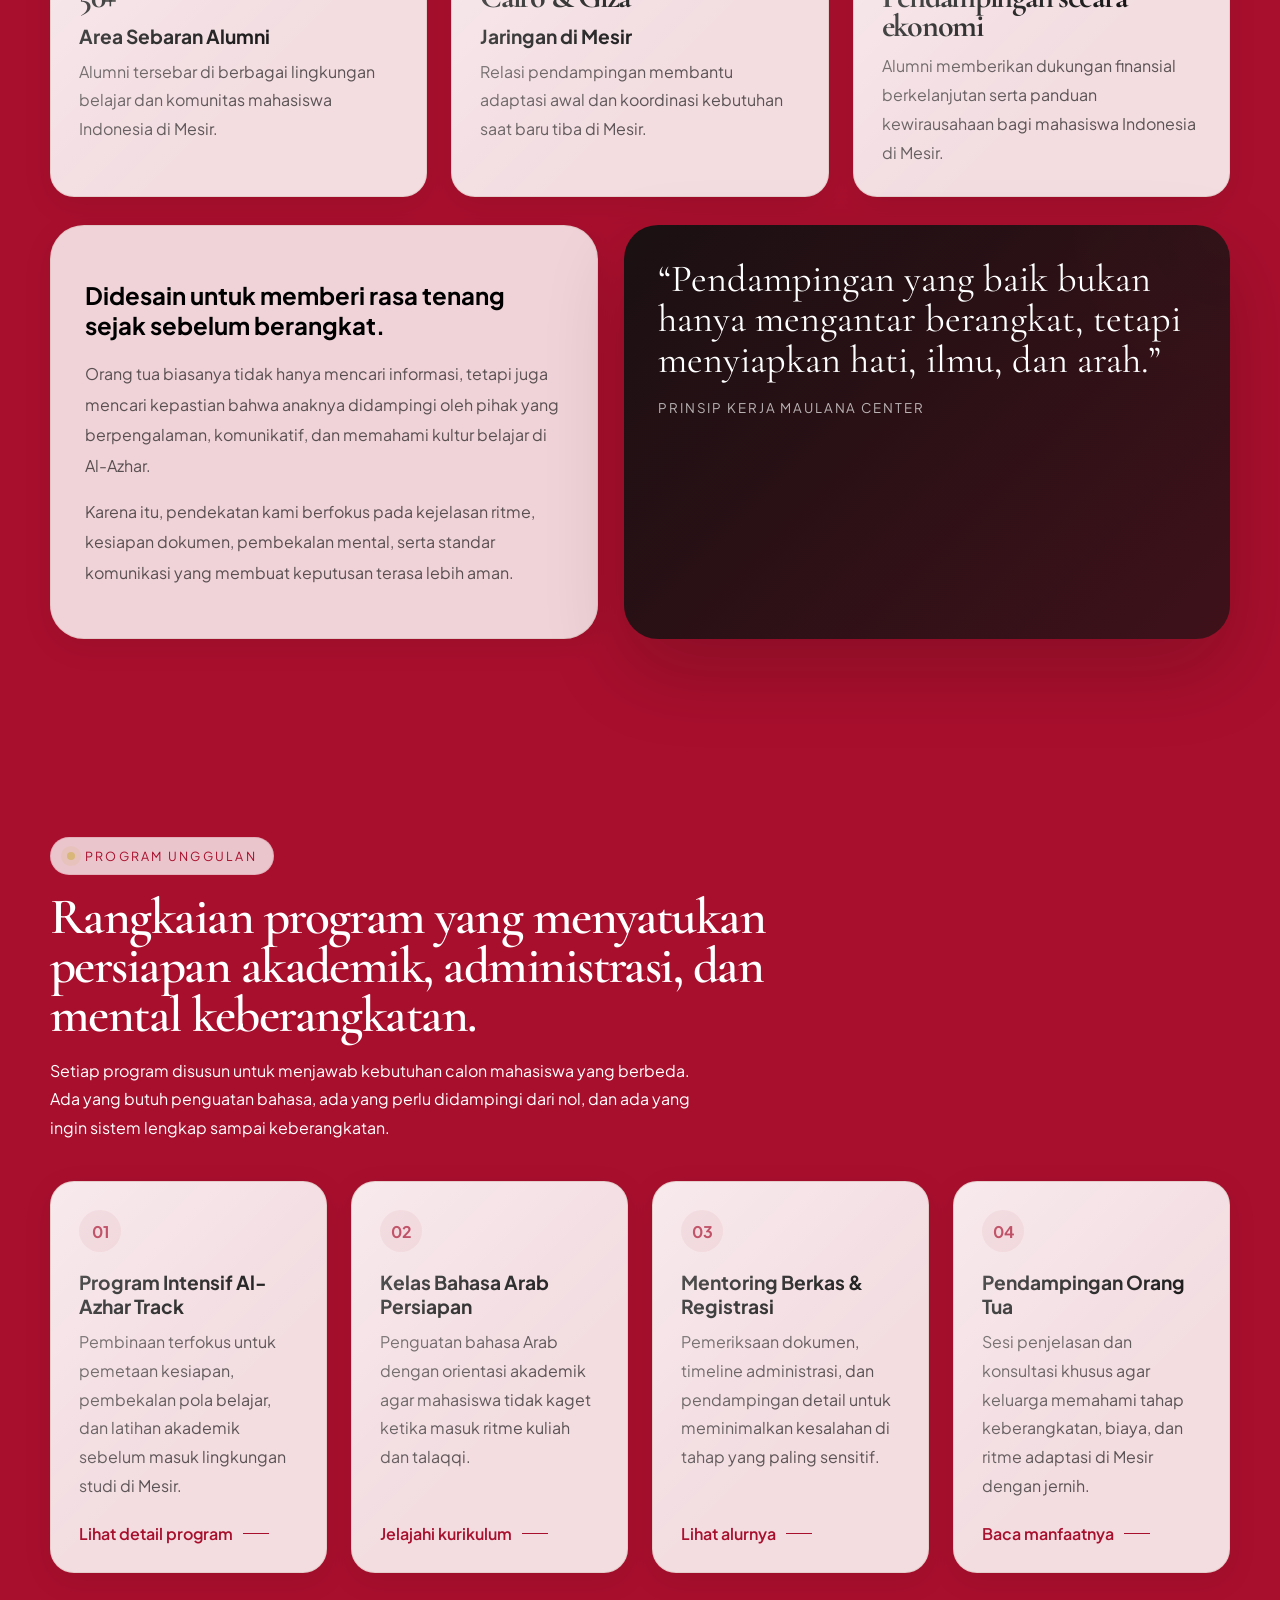
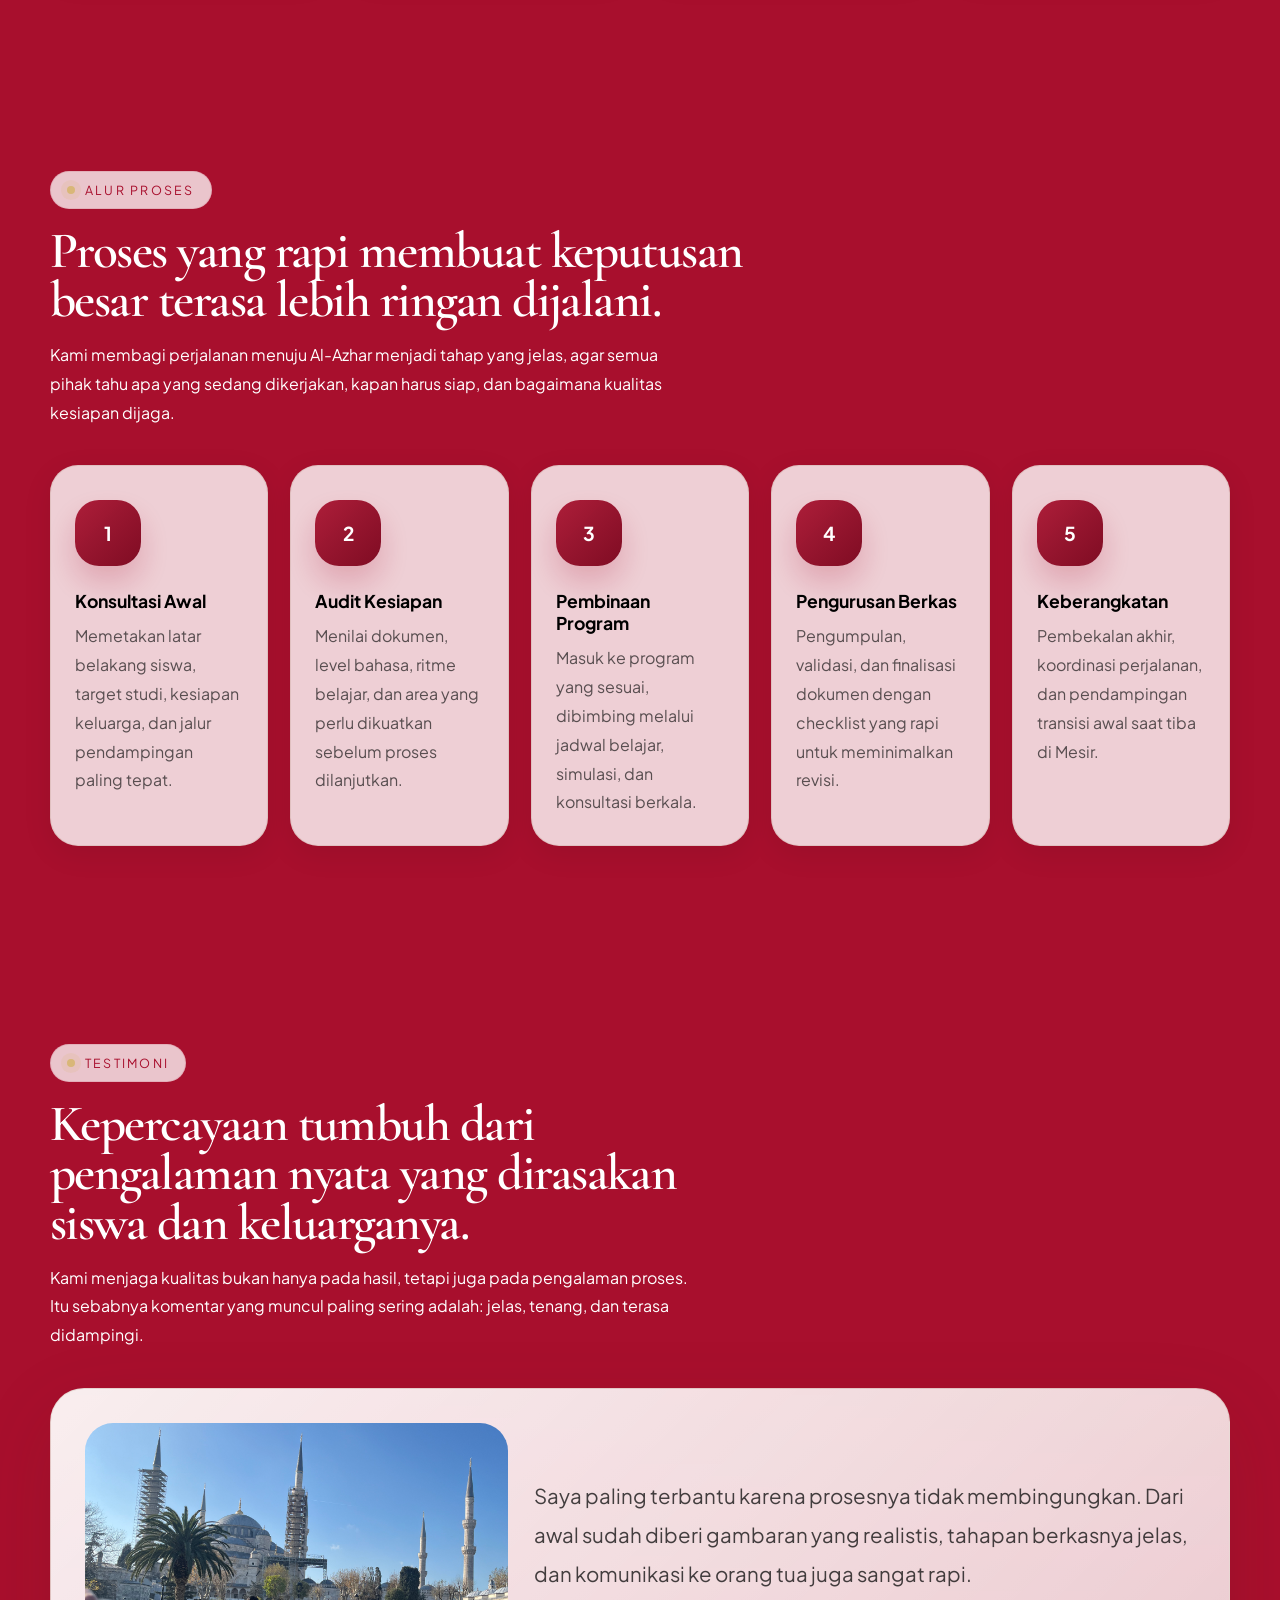
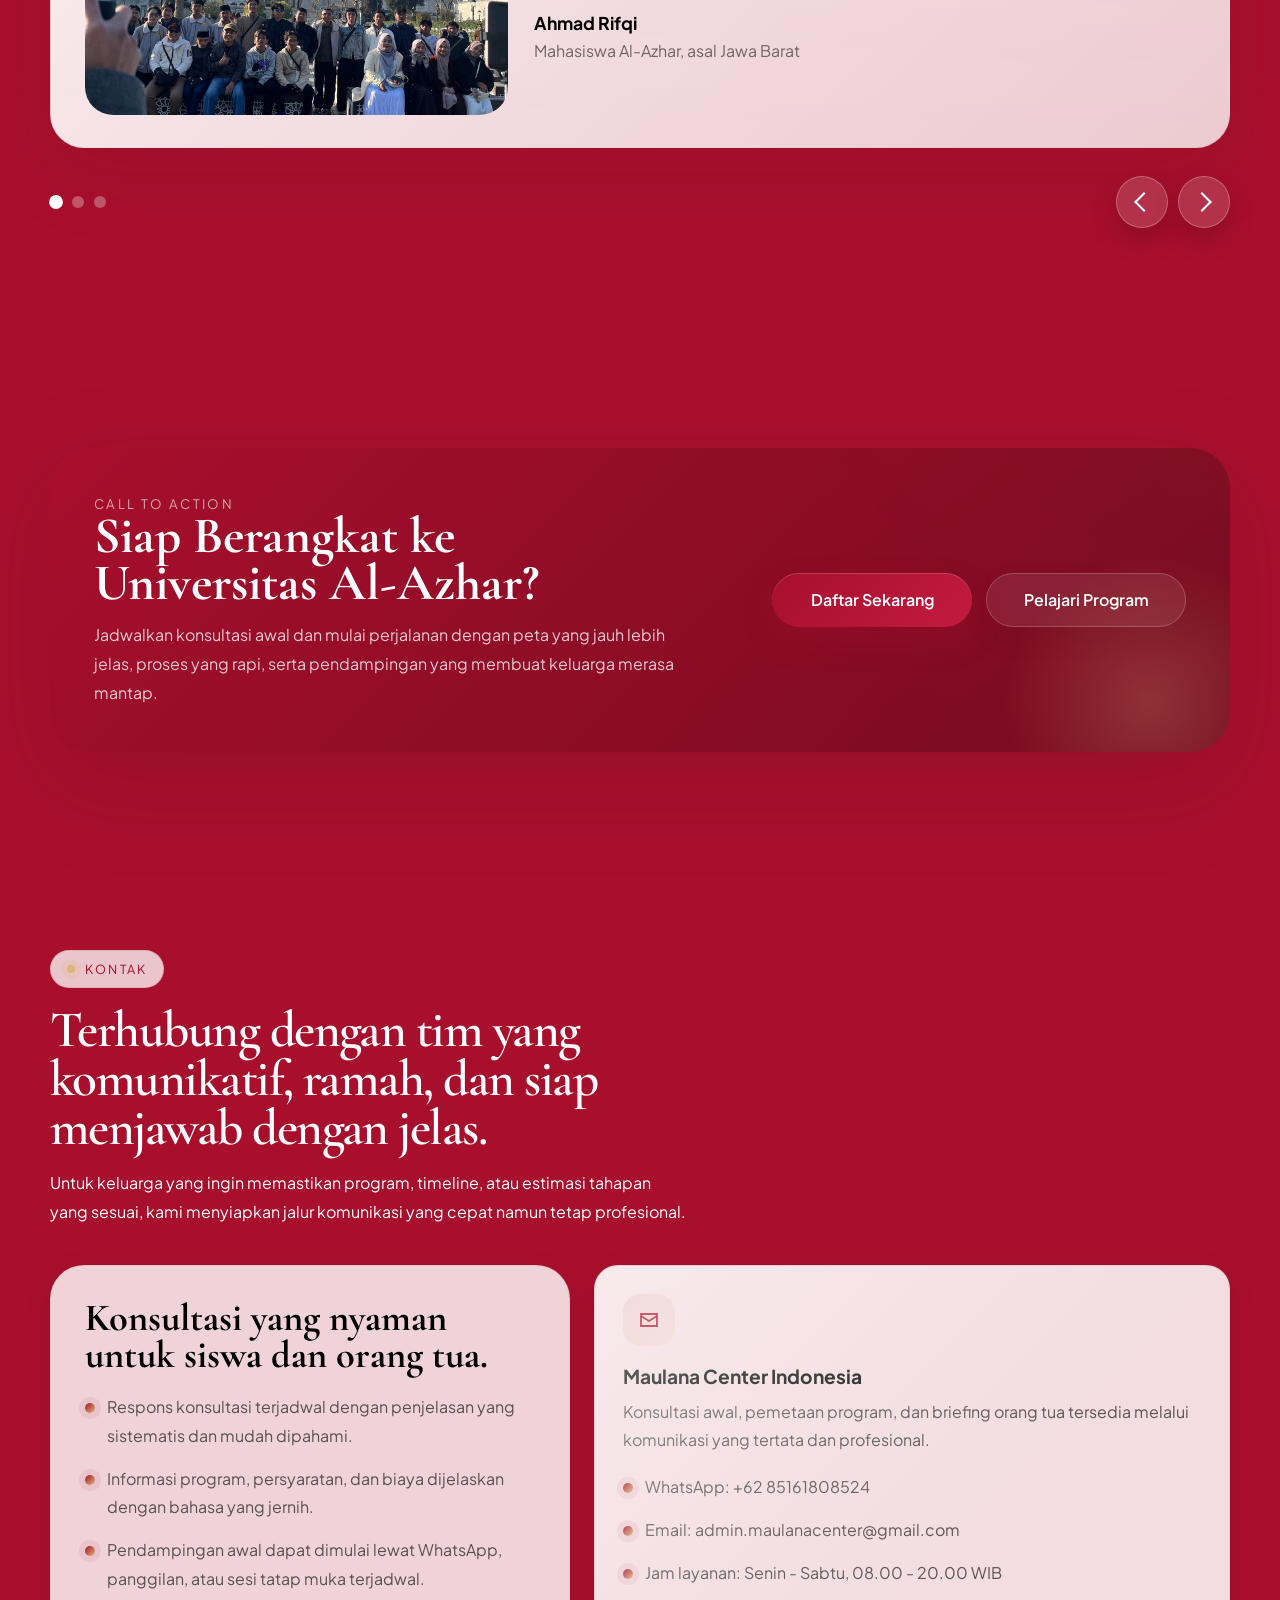
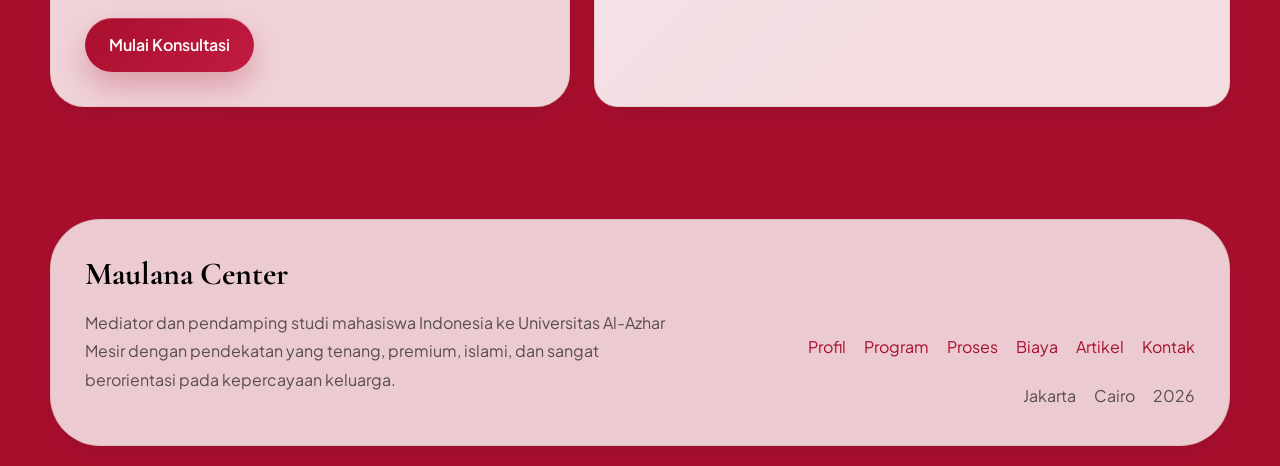
==== commit 1806ab7e: "Add files via upload" ====
--- a/index.html
+++ b/index.html
@@ -21,7 +21,15 @@
     content="Pendampingan mahasiswa Indonesia menuju Universitas Al-Azhar Mesir secara premium.">
   <meta property="og:image" content="https://maulanacenter.web.id/aset/ogimage.png">
   <meta name="google" content="notranslate" />
-  
+  <script type="application/ld+json">
+    {
+      "@context": "https://schema.org",
+      "@type": "WebSite",
+      "name": "Maulana Center",
+      "url": "https://maulanacenter.web.id/"
+    }
+    </script>
+
   <link rel="preconnect" href="https://fonts.googleapis.com" />
   <link rel="preconnect" href="https://fonts.gstatic.com" crossorigin />
   <link
@@ -4588,4 +4596,4 @@
     </a>
 </body>
 
-</html>
+</html>
